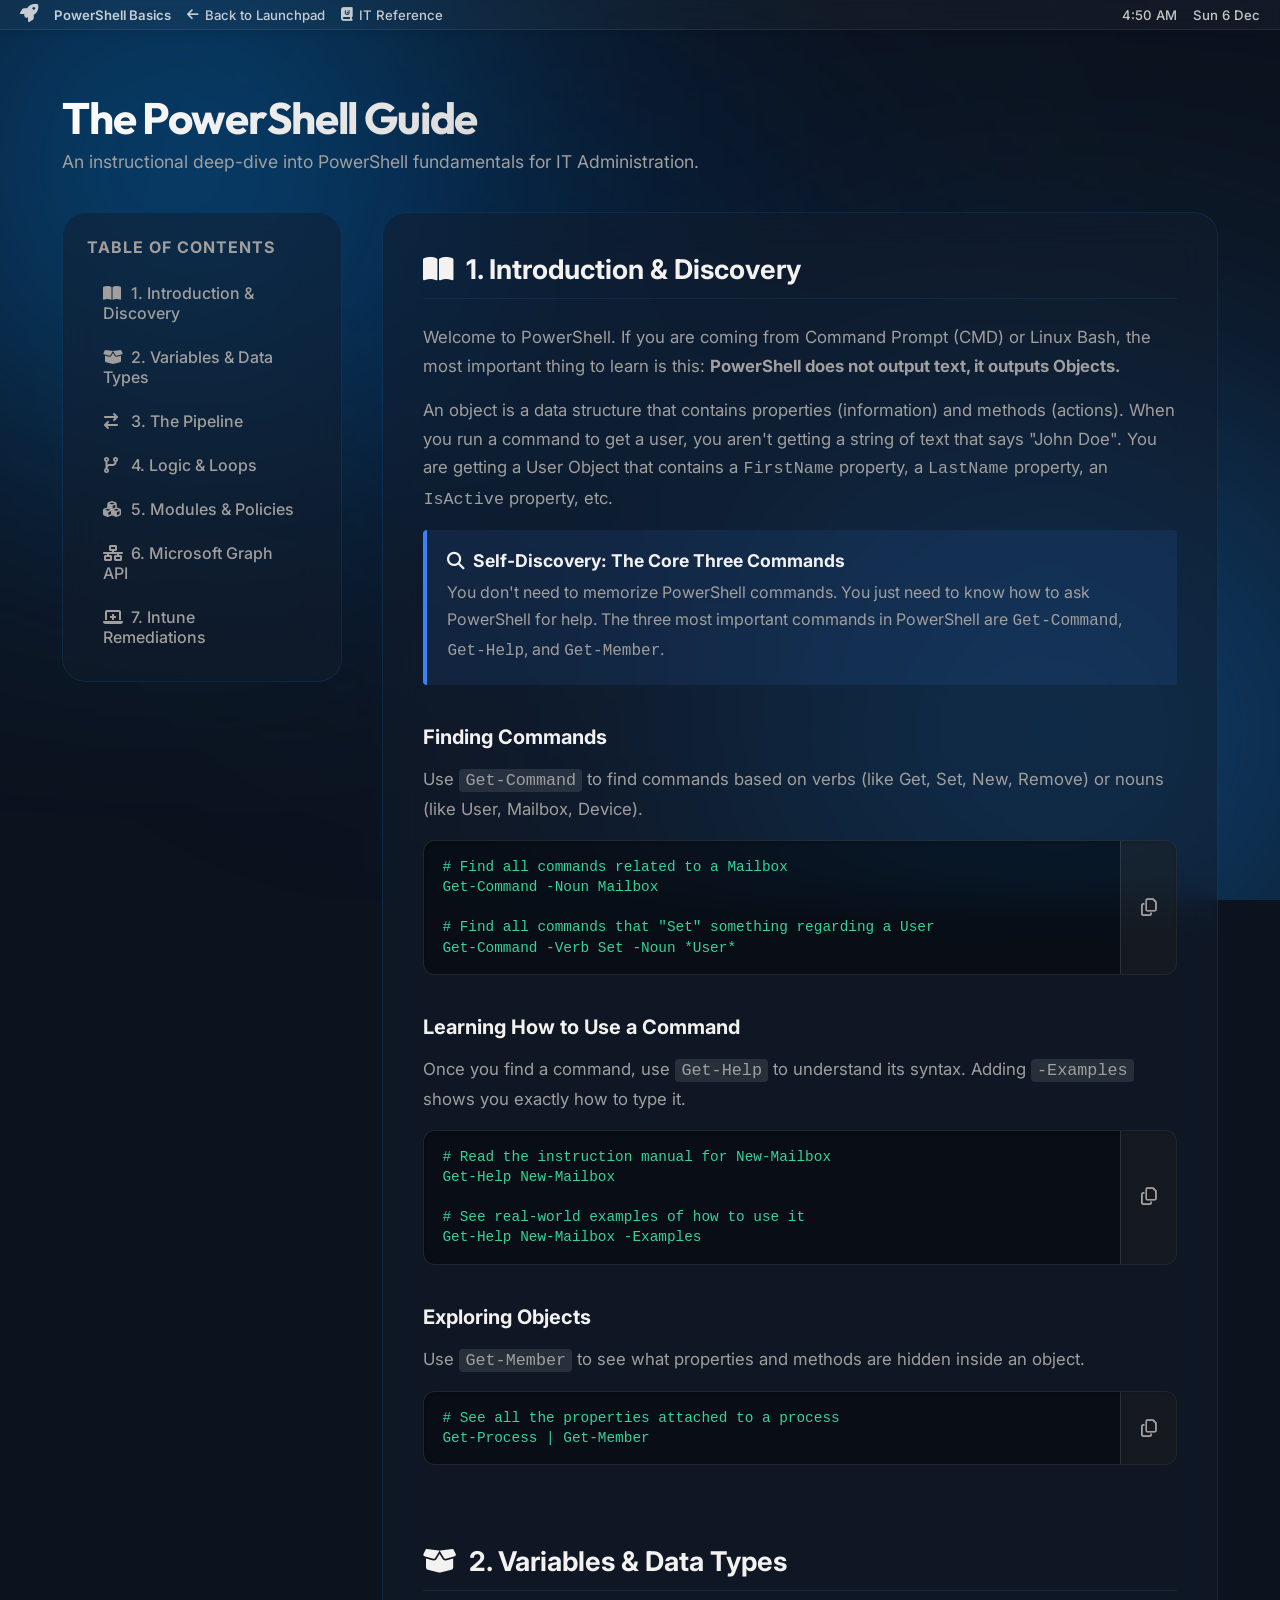
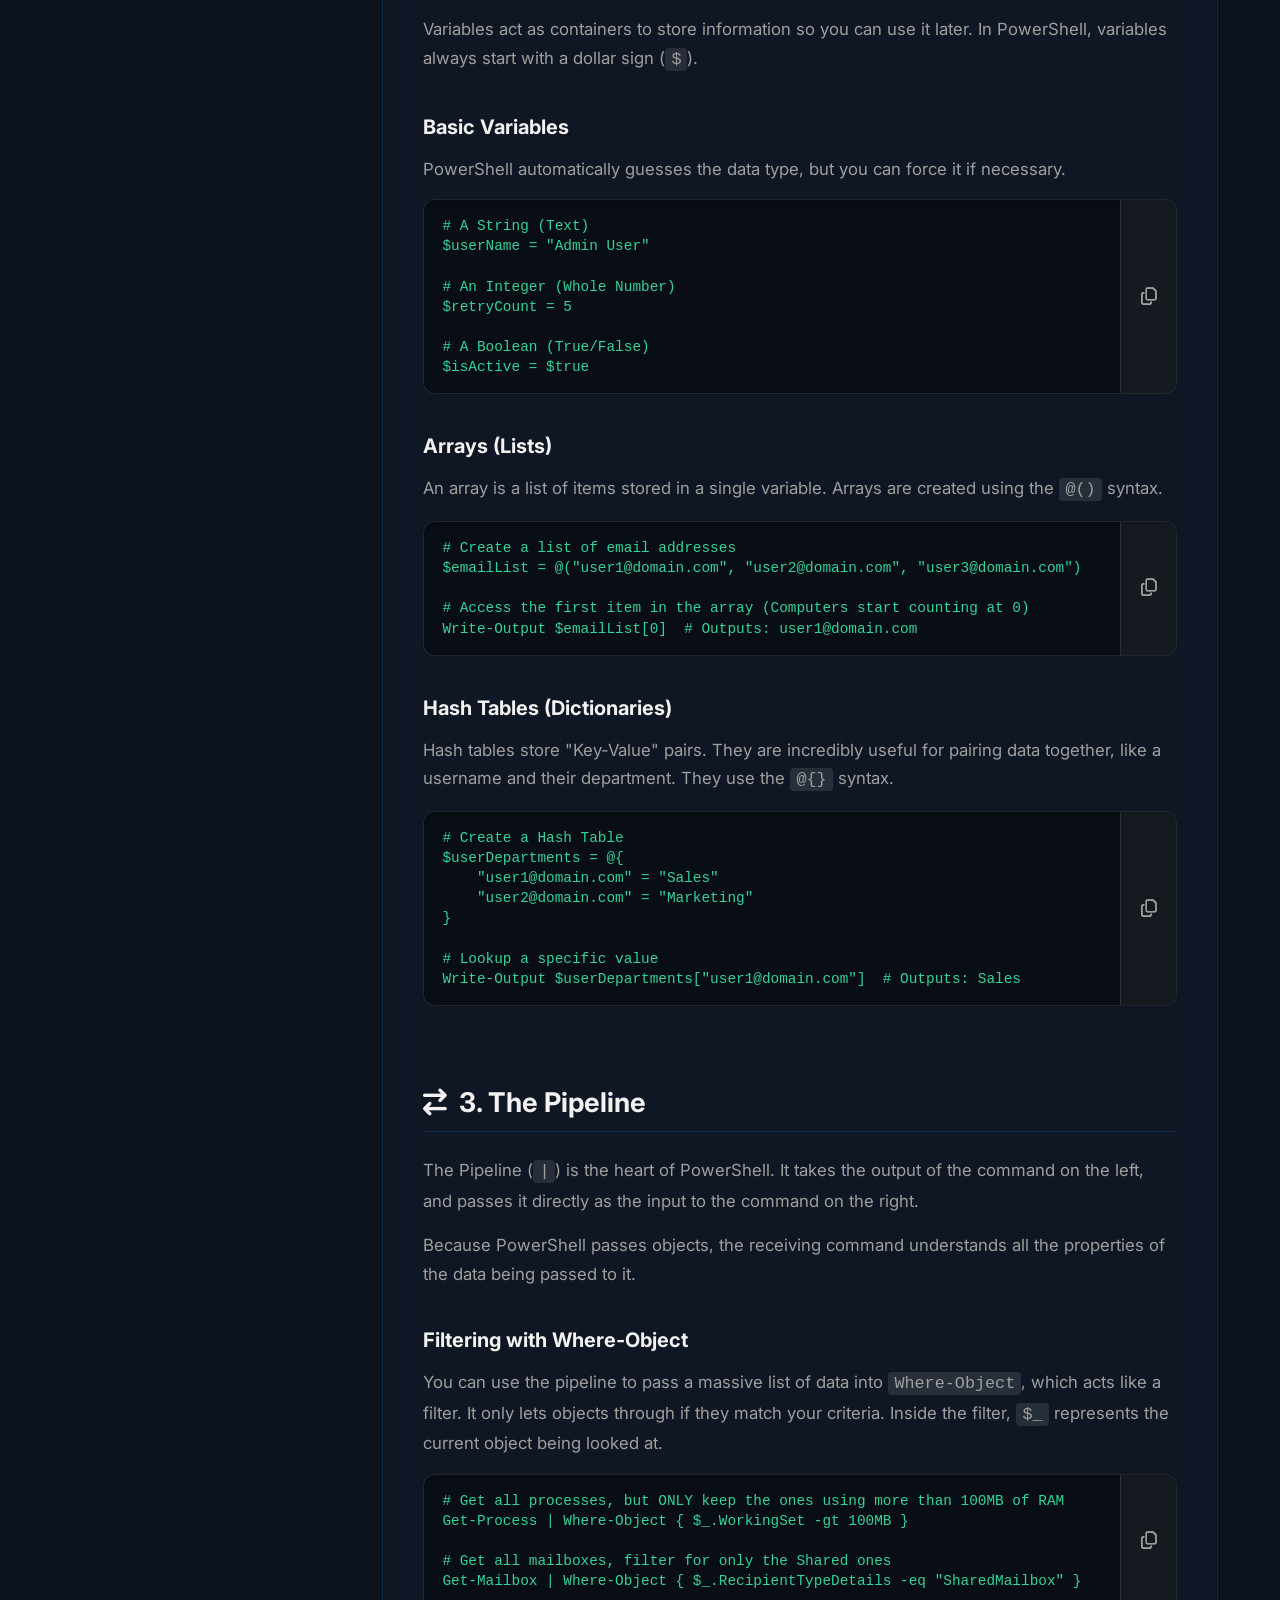
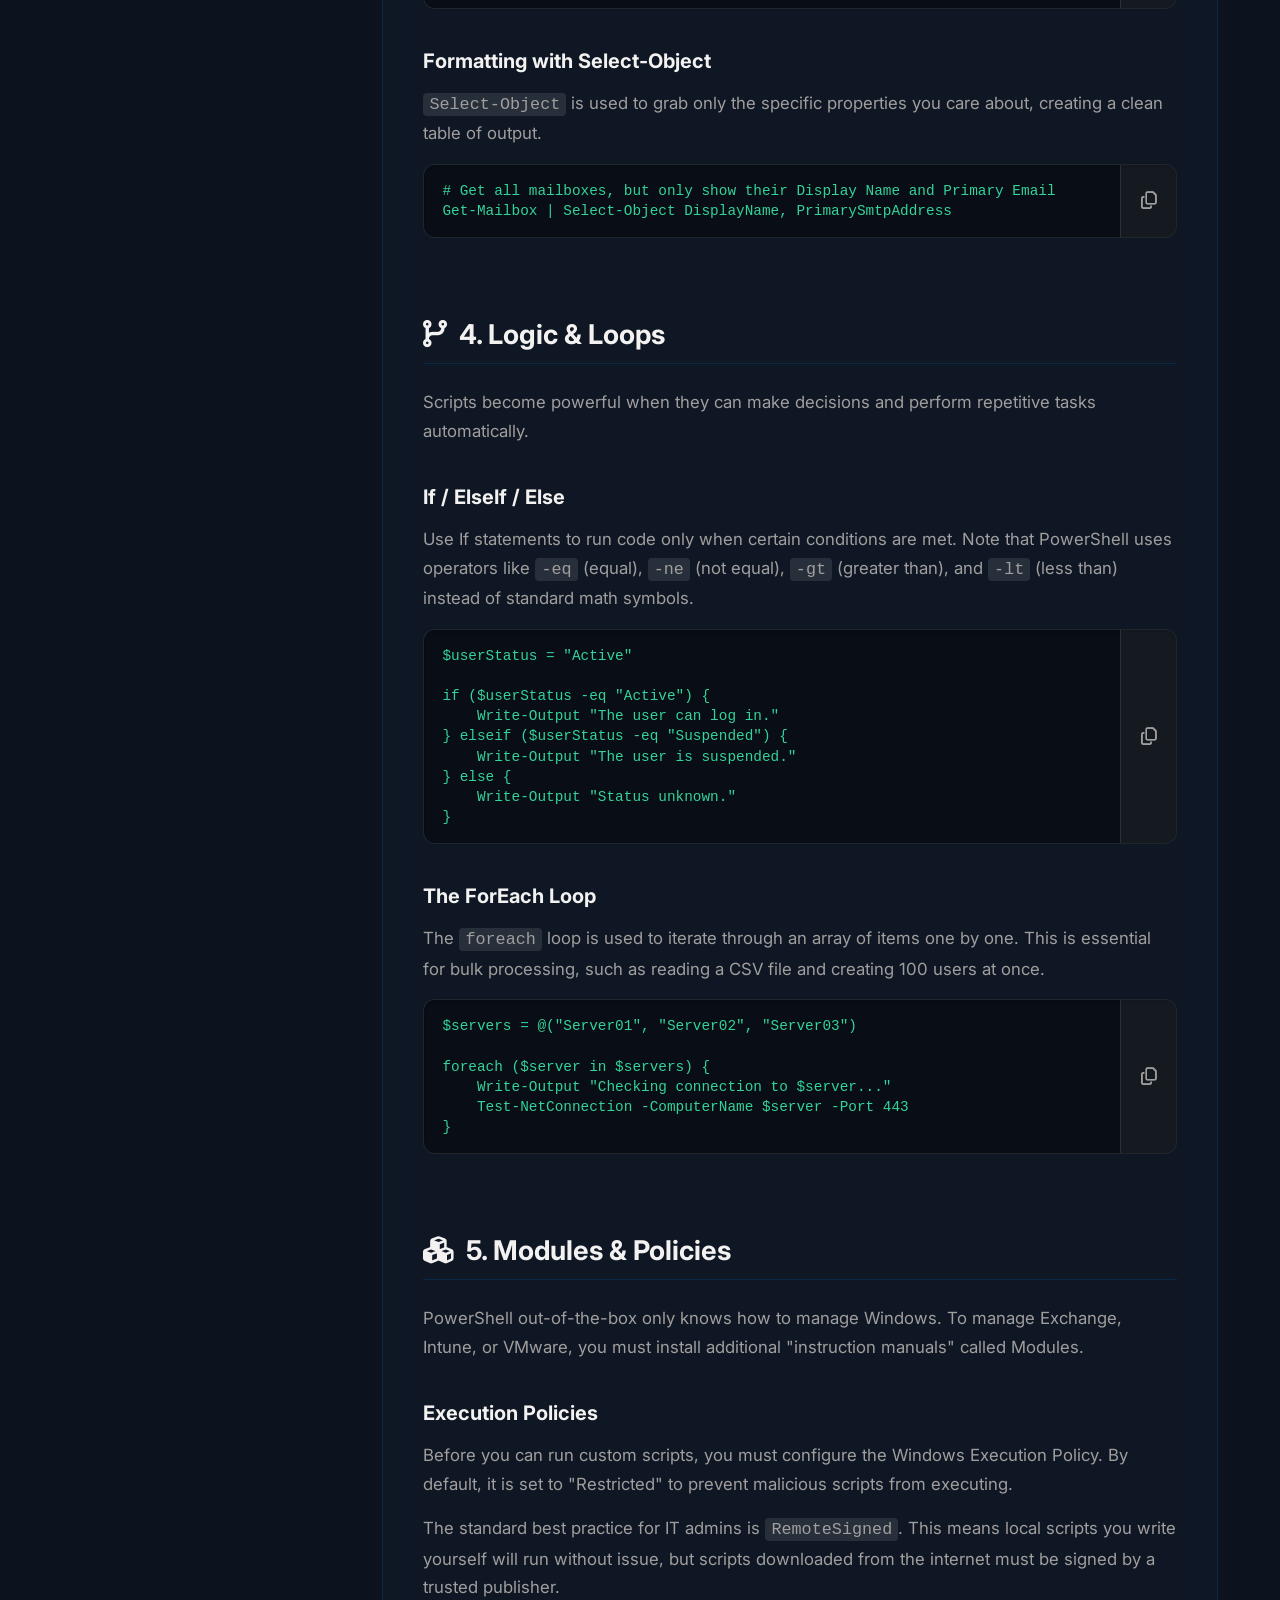
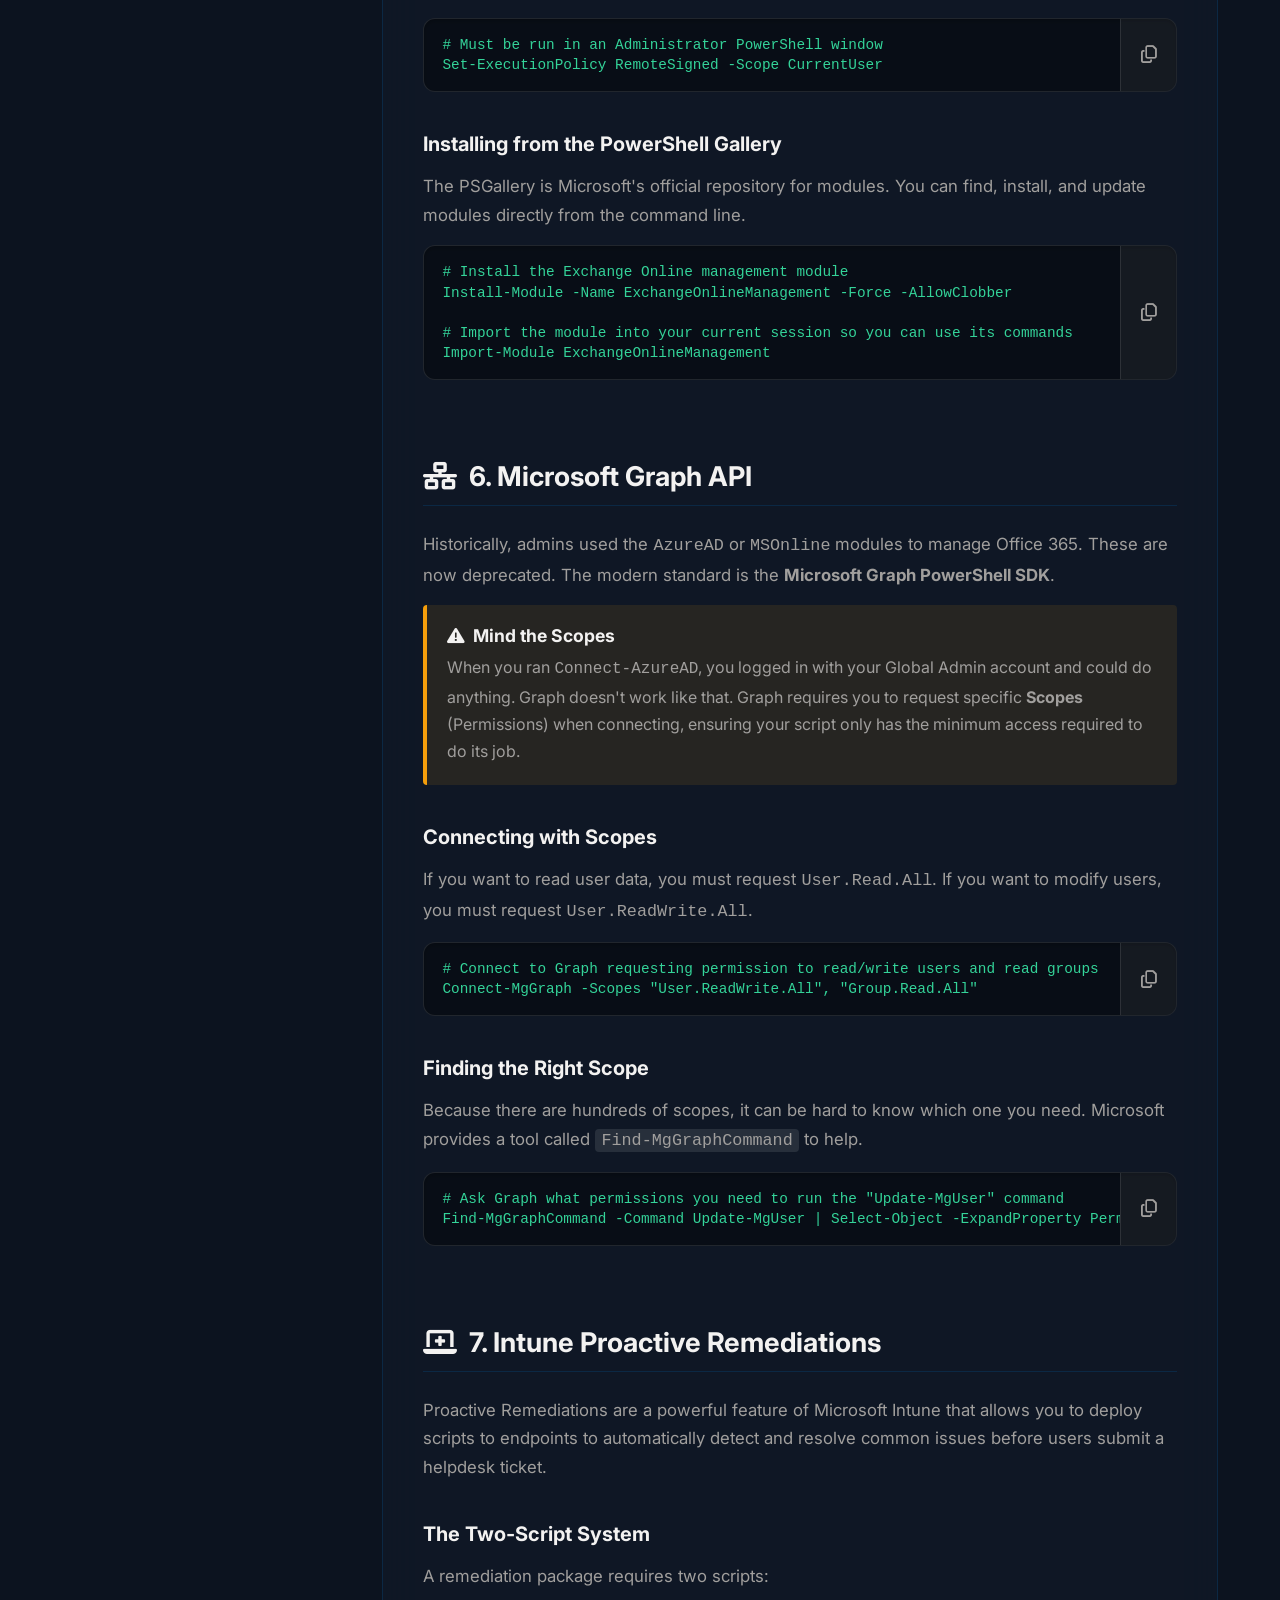
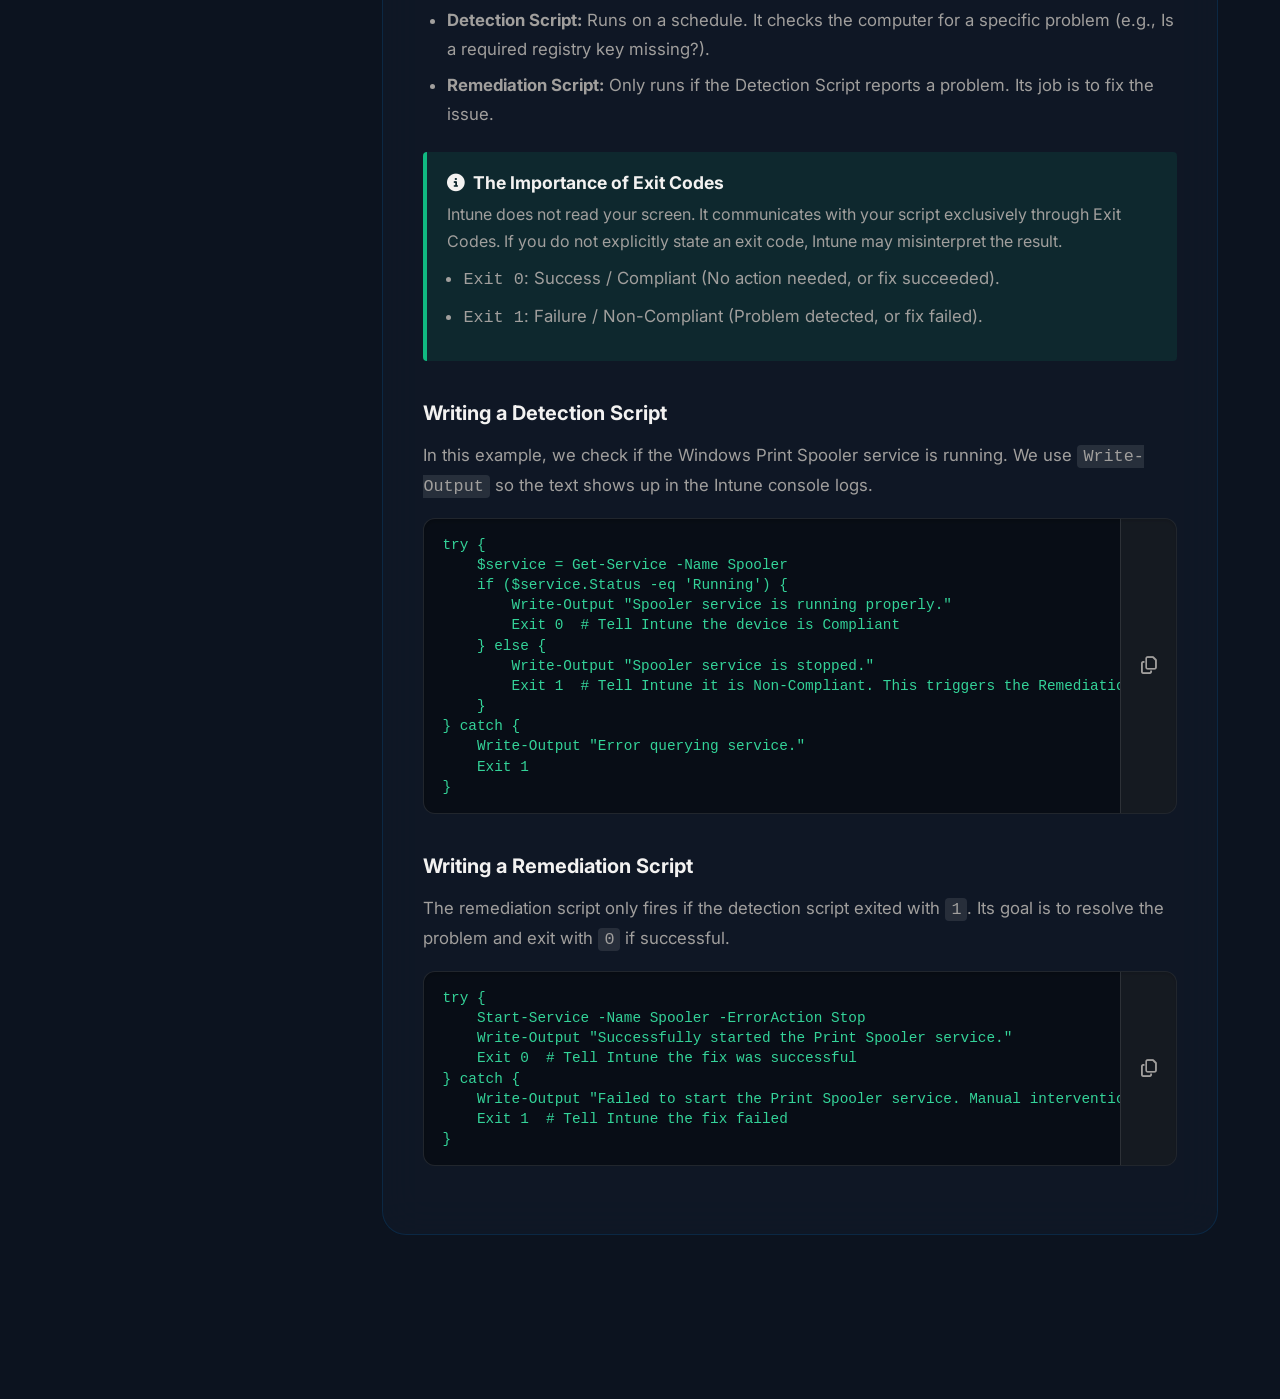
==== powershell.html @ 818dec48 "Added comprehensive PowerShell Basics guide, expanded Reference command dictionary, and added intell" ====
<!DOCTYPE html>
<html lang="en">
<head>
  <meta charset="UTF-8" />
  <meta name="viewport" content="width=device-width, initial-scale=1.0"/>
  <title>PowerShell Basics | Corporate Launchpad</title>
  <link rel="stylesheet" href="style.css" />
  <link rel="stylesheet" href="https://cdnjs.cloudflare.com/ajax/libs/font-awesome/6.4.0/css/all.min.css" />
  <link href="https://fonts.googleapis.com/css2?family=Inter:wght@400;500;600&family=Outfit:wght@500;600;700&display=swap" rel="stylesheet" />
  <style>
    html { scroll-behavior: smooth; }
    .ps-nav-link {
      display: block;
      padding: 10px 16px;
      color: var(--text-secondary);
      text-decoration: none;
      border-radius: 8px;
      transition: all 0.2s ease;
      font-weight: 500;
    }
    .ps-nav-link:hover, .ps-nav-link.active {
      background: rgba(255, 255, 255, 0.05);
      color: var(--text-primary);
    }
    .ps-nav-link i {
      margin-right: 8px;
      color: var(--accent-color);
      width: 16px;
      text-align: center;
    }
    .ps-content-section { margin-bottom: 80px; }
    .ps-content-section h2 {
      font-size: 1.7rem;
      margin-bottom: 24px;
      padding-bottom: 12px;
      border-bottom: 1px solid var(--card-border);
      color: var(--text-primary);
      display: flex;
      align-items: center;
      gap: 12px;
    }
    .ps-content-section h3 {
      font-size: 1.25rem;
      margin-top: 40px;
      margin-bottom: 16px;
      color: var(--text-primary);
    }
    .ps-content-section p {
      color: var(--text-secondary);
      line-height: 1.7;
      margin-bottom: 16px;
      font-size: 1.05rem;
    }
    .ps-content-section ul {
      color: var(--text-secondary);
      line-height: 1.7;
      margin-bottom: 24px;
      padding-left: 24px;
      font-size: 1.05rem;
    }
    .ps-content-section li { margin-bottom: 8px; }
    .ps-alert {
      background: rgba(16, 185, 129, 0.1);
      border-left: 4px solid #10b981;
      padding: 20px;
      border-radius: 4px;
      margin-bottom: 24px;
    }
    .ps-alert-info {
      background: rgba(59, 130, 246, 0.1);
      border-left: 4px solid #3b82f6;
    }
    .ps-alert-warning {
      background: rgba(245, 158, 11, 0.1);
      border-left: 4px solid #f59e0b;
    }
    .ps-alert h4 {
      color: var(--text-primary);
      margin-bottom: 8px;
      display: flex;
      align-items: center;
      gap: 8px;
      font-size: 1.1rem;
    }
    .ps-alert p { margin-bottom: 0; font-size: 1rem; }
    code.inline-code {
      background: rgba(255, 255, 255, 0.1);
      padding: 2px 6px;
      border-radius: 4px;
      font-family: monospace;
      color: var(--accent-color);
    }
  </style>
</head>
<body class="theme-corporate-azure">

  <div class="mac-menu-bar">
    <div class="mac-menu-left">
      <i class="fa-solid fa-rocket mac-menu-item launchpad-logo"></i>
      <span class="workspace-label mac-menu-item active-app">PowerShell Basics</span>
      <a href="index.html" class="mac-menu-item" style="background: none; border: none; color: inherit; font: inherit; padding: 0; cursor: pointer; display: flex; align-items: center; gap: 6px; text-decoration: none;">
        <i class="fa-solid fa-arrow-left"></i> Back to Launchpad
      </a>
      <a href="reference.html" class="mac-menu-item" style="background: none; border: none; color: inherit; font: inherit; padding: 0; cursor: pointer; display: flex; align-items: center; gap: 6px; text-decoration: none;">
        <i class="fa-solid fa-book-journal-whills"></i> IT Reference
      </a>
    </div>
    <div class="mac-menu-right">
      <span id="menu-time" class="mac-menu-item"></span>
      <span id="menu-date" class="mac-menu-item"></span>
    </div>
  </div>

  <div class="bg-blobs" id="bg-blobs">
    <div class="blob blob-1"></div>
    <div class="blob blob-2"></div>
    <div class="blob blob-3"></div>
  </div>

  <div id="bg-pattern-overlay" class="bg-pattern-overlay"></div>

  <div class="dashboard-container">
    <div class="reference-content-wrapper" style="max-width: 1400px; width: 100%; margin: 0 auto;">
      <header class="dashboard-header" style="margin-bottom: 40px;">
        <div class="greeting-container">
          <h1>The PowerShell Guide</h1>
          <p class="subtitle">An instructional deep-dive into PowerShell fundamentals for IT Administration.</p>
        </div>
      </header>

      <main class="reference-layout" style="display: grid; grid-template-columns: 280px minmax(0, 1fr); gap: 40px; padding-bottom: 60px;">
        
        <aside style="position: sticky; top: 100px; height: fit-content;">
          <section class="reference-section" style="background: var(--card-bg); border: 1px solid var(--card-border); border-radius: var(--card-radius, 24px); padding: 24px; backdrop-filter: blur(var(--glass-blur, 20px)); -webkit-backdrop-filter: blur(var(--glass-blur, 20px)); box-shadow: var(--shadow-md);">
            <h3 style="font-size: 1rem; color: var(--text-secondary); margin-bottom: 16px; text-transform: uppercase; letter-spacing: 1px;">Table of Contents</h3>
            <nav style="display: flex; flex-direction: column; gap: 4px;">
              <a href="#intro" class="ps-nav-link"><i class="fa-solid fa-book-open"></i> 1. Introduction & Discovery</a>
              <a href="#variables" class="ps-nav-link"><i class="fa-solid fa-box-open"></i> 2. Variables & Data Types</a>
              <a href="#pipeline" class="ps-nav-link"><i class="fa-solid fa-arrow-right-arrow-left"></i> 3. The Pipeline</a>
              <a href="#logic" class="ps-nav-link"><i class="fa-solid fa-code-branch"></i> 4. Logic & Loops</a>
              <a href="#modules" class="ps-nav-link"><i class="fa-solid fa-cubes"></i> 5. Modules & Policies</a>
              <a href="#graph" class="ps-nav-link"><i class="fa-solid fa-network-wired"></i> 6. Microsoft Graph API</a>
              <a href="#intune" class="ps-nav-link"><i class="fa-solid fa-laptop-medical"></i> 7. Intune Remediations</a>
            </nav>
          </section>
        </aside>

        <section class="reference-section" style="background: var(--card-bg); border: 1px solid var(--card-border); border-radius: var(--card-radius, 24px); padding: 40px; backdrop-filter: blur(var(--glass-blur, 20px)); -webkit-backdrop-filter: blur(var(--glass-blur, 20px)); box-shadow: var(--shadow-md); min-width: 0;">
          
          <!-- SECTION 1 -->
          <div id="intro" class="ps-content-section">
            <h2><i class="fa-solid fa-book-open" style="color: var(--accent-color);"></i> 1. Introduction & Discovery</h2>
            <p>Welcome to PowerShell. If you are coming from Command Prompt (CMD) or Linux Bash, the most important thing to learn is this: <strong>PowerShell does not output text, it outputs Objects.</strong></p>
            <p>An object is a data structure that contains properties (information) and methods (actions). When you run a command to get a user, you aren't getting a string of text that says "John Doe". You are getting a User Object that contains a <code>FirstName</code> property, a <code>LastName</code> property, an <code>IsActive</code> property, etc.</p>

            <div class="ps-alert ps-alert-info">
              <h4><i class="fa-solid fa-magnifying-glass"></i> Self-Discovery: The Core Three Commands</h4>
              <p>You don't need to memorize PowerShell commands. You just need to know how to ask PowerShell for help. The three most important commands in PowerShell are <code>Get-Command</code>, <code>Get-Help</code>, and <code>Get-Member</code>.</p>
            </div>

            <h3>Finding Commands</h3>
            <p>Use <code class="inline-code">Get-Command</code> to find commands based on verbs (like Get, Set, New, Remove) or nouns (like User, Mailbox, Device).</p>
            <div class="command-block">
              <div class="command-code-wrapper">
                <code class="command-code"># Find all commands related to a Mailbox
Get-Command -Noun Mailbox

# Find all commands that "Set" something regarding a User
Get-Command -Verb Set -Noun *User*</code>
                <button class="copy-cmd-btn" title="Copy to clipboard"><i class="fa-regular fa-copy"></i></button>
              </div>
            </div>

            <h3>Learning How to Use a Command</h3>
            <p>Once you find a command, use <code class="inline-code">Get-Help</code> to understand its syntax. Adding <code class="inline-code">-Examples</code> shows you exactly how to type it.</p>
            <div class="command-block">
              <div class="command-code-wrapper">
                <code class="command-code"># Read the instruction manual for New-Mailbox
Get-Help New-Mailbox

# See real-world examples of how to use it
Get-Help New-Mailbox -Examples</code>
                <button class="copy-cmd-btn" title="Copy to clipboard"><i class="fa-regular fa-copy"></i></button>
              </div>
            </div>

            <h3>Exploring Objects</h3>
            <p>Use <code class="inline-code">Get-Member</code> to see what properties and methods are hidden inside an object.</p>
            <div class="command-block">
              <div class="command-code-wrapper">
                <code class="command-code"># See all the properties attached to a process
Get-Process | Get-Member</code>
                <button class="copy-cmd-btn" title="Copy to clipboard"><i class="fa-regular fa-copy"></i></button>
              </div>
            </div>
          </div>

          <!-- SECTION 2 -->
          <div id="variables" class="ps-content-section">
            <h2><i class="fa-solid fa-box-open" style="color: var(--accent-color);"></i> 2. Variables & Data Types</h2>
            <p>Variables act as containers to store information so you can use it later. In PowerShell, variables always start with a dollar sign (<code class="inline-code">$</code>).</p>

            <h3>Basic Variables</h3>
            <p>PowerShell automatically guesses the data type, but you can force it if necessary.</p>
            <div class="command-block">
              <div class="command-code-wrapper">
                <code class="command-code"># A String (Text)
$userName = "Admin User"

# An Integer (Whole Number)
$retryCount = 5

# A Boolean (True/False)
$isActive = $true</code>
                <button class="copy-cmd-btn" title="Copy to clipboard"><i class="fa-regular fa-copy"></i></button>
              </div>
            </div>

            <h3>Arrays (Lists)</h3>
            <p>An array is a list of items stored in a single variable. Arrays are created using the <code class="inline-code">@()</code> syntax.</p>
            <div class="command-block">
              <div class="command-code-wrapper">
                <code class="command-code"># Create a list of email addresses
$emailList = @("user1@domain.com", "user2@domain.com", "user3@domain.com")

# Access the first item in the array (Computers start counting at 0)
Write-Output $emailList[0]  # Outputs: user1@domain.com</code>
                <button class="copy-cmd-btn" title="Copy to clipboard"><i class="fa-regular fa-copy"></i></button>
              </div>
            </div>

            <h3>Hash Tables (Dictionaries)</h3>
            <p>Hash tables store "Key-Value" pairs. They are incredibly useful for pairing data together, like a username and their department. They use the <code class="inline-code">@{}</code> syntax.</p>
            <div class="command-block">
              <div class="command-code-wrapper">
                <code class="command-code"># Create a Hash Table
$userDepartments = @{
    "user1@domain.com" = "Sales"
    "user2@domain.com" = "Marketing"
}

# Lookup a specific value
Write-Output $userDepartments["user1@domain.com"]  # Outputs: Sales</code>
                <button class="copy-cmd-btn" title="Copy to clipboard"><i class="fa-regular fa-copy"></i></button>
              </div>
            </div>
          </div>

          <!-- SECTION 3 -->
          <div id="pipeline" class="ps-content-section">
            <h2><i class="fa-solid fa-arrow-right-arrow-left" style="color: var(--accent-color);"></i> 3. The Pipeline</h2>
            <p>The Pipeline (<code class="inline-code">|</code>) is the heart of PowerShell. It takes the output of the command on the left, and passes it directly as the input to the command on the right.</p>
            <p>Because PowerShell passes objects, the receiving command understands all the properties of the data being passed to it.</p>

            <h3>Filtering with Where-Object</h3>
            <p>You can use the pipeline to pass a massive list of data into <code class="inline-code">Where-Object</code>, which acts like a filter. It only lets objects through if they match your criteria. Inside the filter, <code class="inline-code">$_</code> represents the current object being looked at.</p>
            <div class="command-block">
              <div class="command-code-wrapper">
                <code class="command-code"># Get all processes, but ONLY keep the ones using more than 100MB of RAM
Get-Process | Where-Object { $_.WorkingSet -gt 100MB }

# Get all mailboxes, filter for only the Shared ones
Get-Mailbox | Where-Object { $_.RecipientTypeDetails -eq "SharedMailbox" }</code>
                <button class="copy-cmd-btn" title="Copy to clipboard"><i class="fa-regular fa-copy"></i></button>
              </div>
            </div>

            <h3>Formatting with Select-Object</h3>
            <p><code class="inline-code">Select-Object</code> is used to grab only the specific properties you care about, creating a clean table of output.</p>
            <div class="command-block">
              <div class="command-code-wrapper">
                <code class="command-code"># Get all mailboxes, but only show their Display Name and Primary Email
Get-Mailbox | Select-Object DisplayName, PrimarySmtpAddress</code>
                <button class="copy-cmd-btn" title="Copy to clipboard"><i class="fa-regular fa-copy"></i></button>
              </div>
            </div>
          </div>

          <!-- SECTION 4 -->
          <div id="logic" class="ps-content-section">
            <h2><i class="fa-solid fa-code-branch" style="color: var(--accent-color);"></i> 4. Logic & Loops</h2>
            <p>Scripts become powerful when they can make decisions and perform repetitive tasks automatically.</p>

            <h3>If / ElseIf / Else</h3>
            <p>Use If statements to run code only when certain conditions are met. Note that PowerShell uses operators like <code class="inline-code">-eq</code> (equal), <code class="inline-code">-ne</code> (not equal), <code class="inline-code">-gt</code> (greater than), and <code class="inline-code">-lt</code> (less than) instead of standard math symbols.</p>
            <div class="command-block">
              <div class="command-code-wrapper">
                <code class="command-code">$userStatus = "Active"

if ($userStatus -eq "Active") {
    Write-Output "The user can log in."
} elseif ($userStatus -eq "Suspended") {
    Write-Output "The user is suspended."
} else {
    Write-Output "Status unknown."
}</code>
                <button class="copy-cmd-btn" title="Copy to clipboard"><i class="fa-regular fa-copy"></i></button>
              </div>
            </div>

            <h3>The ForEach Loop</h3>
            <p>The <code class="inline-code">foreach</code> loop is used to iterate through an array of items one by one. This is essential for bulk processing, such as reading a CSV file and creating 100 users at once.</p>
            <div class="command-block">
              <div class="command-code-wrapper">
                <code class="command-code">$servers = @("Server01", "Server02", "Server03")

foreach ($server in $servers) {
    Write-Output "Checking connection to $server..."
    Test-NetConnection -ComputerName $server -Port 443
}</code>
                <button class="copy-cmd-btn" title="Copy to clipboard"><i class="fa-regular fa-copy"></i></button>
              </div>
            </div>
          </div>

          <!-- SECTION 5 -->
          <div id="modules" class="ps-content-section">
            <h2><i class="fa-solid fa-cubes" style="color: var(--accent-color);"></i> 5. Modules & Policies</h2>
            <p>PowerShell out-of-the-box only knows how to manage Windows. To manage Exchange, Intune, or VMware, you must install additional "instruction manuals" called Modules.</p>

            <h3>Execution Policies</h3>
            <p>Before you can run custom scripts, you must configure the Windows Execution Policy. By default, it is set to "Restricted" to prevent malicious scripts from executing.</p>
            <p>The standard best practice for IT admins is <code class="inline-code">RemoteSigned</code>. This means local scripts you write yourself will run without issue, but scripts downloaded from the internet must be signed by a trusted publisher.</p>
            <div class="command-block">
              <div class="command-code-wrapper">
                <code class="command-code"># Must be run in an Administrator PowerShell window
Set-ExecutionPolicy RemoteSigned -Scope CurrentUser</code>
                <button class="copy-cmd-btn" title="Copy to clipboard"><i class="fa-regular fa-copy"></i></button>
              </div>
            </div>

            <h3>Installing from the PowerShell Gallery</h3>
            <p>The PSGallery is Microsoft's official repository for modules. You can find, install, and update modules directly from the command line.</p>
            <div class="command-block">
              <div class="command-code-wrapper">
                <code class="command-code"># Install the Exchange Online management module
Install-Module -Name ExchangeOnlineManagement -Force -AllowClobber

# Import the module into your current session so you can use its commands
Import-Module ExchangeOnlineManagement</code>
                <button class="copy-cmd-btn" title="Copy to clipboard"><i class="fa-regular fa-copy"></i></button>
              </div>
            </div>
          </div>

          <!-- SECTION 6 -->
          <div id="graph" class="ps-content-section">
            <h2><i class="fa-solid fa-network-wired" style="color: var(--accent-color);"></i> 6. Microsoft Graph API</h2>
            <p>Historically, admins used the <code>AzureAD</code> or <code>MSOnline</code> modules to manage Office 365. These are now deprecated. The modern standard is the <strong>Microsoft Graph PowerShell SDK</strong>.</p>

            <div class="ps-alert ps-alert-warning">
              <h4><i class="fa-solid fa-triangle-exclamation"></i> Mind the Scopes</h4>
              <p>When you ran <code>Connect-AzureAD</code>, you logged in with your Global Admin account and could do anything. Graph doesn't work like that. Graph requires you to request specific <strong>Scopes</strong> (Permissions) when connecting, ensuring your script only has the minimum access required to do its job.</p>
            </div>

            <h3>Connecting with Scopes</h3>
            <p>If you want to read user data, you must request <code>User.Read.All</code>. If you want to modify users, you must request <code>User.ReadWrite.All</code>.</p>
            <div class="command-block">
              <div class="command-code-wrapper">
                <code class="command-code"># Connect to Graph requesting permission to read/write users and read groups
Connect-MgGraph -Scopes "User.ReadWrite.All", "Group.Read.All"</code>
                <button class="copy-cmd-btn" title="Copy to clipboard"><i class="fa-regular fa-copy"></i></button>
              </div>
            </div>

            <h3>Finding the Right Scope</h3>
            <p>Because there are hundreds of scopes, it can be hard to know which one you need. Microsoft provides a tool called <code class="inline-code">Find-MgGraphCommand</code> to help.</p>
            <div class="command-block">
              <div class="command-code-wrapper">
                <code class="command-code"># Ask Graph what permissions you need to run the "Update-MgUser" command
Find-MgGraphCommand -Command Update-MgUser | Select-Object -ExpandProperty Permissions</code>
                <button class="copy-cmd-btn" title="Copy to clipboard"><i class="fa-regular fa-copy"></i></button>
              </div>
            </div>
          </div>

          <!-- SECTION 7 -->
          <div id="intune" class="ps-content-section" style="margin-bottom: 0;">
            <h2><i class="fa-solid fa-laptop-medical" style="color: var(--accent-color);"></i> 7. Intune Proactive Remediations</h2>
            <p>Proactive Remediations are a powerful feature of Microsoft Intune that allows you to deploy scripts to endpoints to automatically detect and resolve common issues before users submit a helpdesk ticket.</p>

            <h3>The Two-Script System</h3>
            <p>A remediation package requires two scripts:</p>
            <ul>
              <li><strong>Detection Script:</strong> Runs on a schedule. It checks the computer for a specific problem (e.g., Is a required registry key missing?).</li>
              <li><strong>Remediation Script:</strong> Only runs if the Detection Script reports a problem. Its job is to fix the issue.</li>
            </ul>

            <div class="ps-alert">
              <h4><i class="fa-solid fa-circle-info"></i> The Importance of Exit Codes</h4>
              <p>Intune does not read your screen. It communicates with your script exclusively through Exit Codes. If you do not explicitly state an exit code, Intune may misinterpret the result.</p>
              <ul style="margin-bottom: 0; padding-left: 16px; margin-top: 8px;">
                <li><code>Exit 0</code>: Success / Compliant (No action needed, or fix succeeded).</li>
                <li><code>Exit 1</code>: Failure / Non-Compliant (Problem detected, or fix failed).</li>
              </ul>
            </div>

            <h3>Writing a Detection Script</h3>
            <p>In this example, we check if the Windows Print Spooler service is running. We use <code class="inline-code">Write-Output</code> so the text shows up in the Intune console logs.</p>
            <div class="command-block">
              <div class="command-code-wrapper">
                <code class="command-code">try {
    $service = Get-Service -Name Spooler
    if ($service.Status -eq 'Running') {
        Write-Output "Spooler service is running properly."
        Exit 0  # Tell Intune the device is Compliant
    } else {
        Write-Output "Spooler service is stopped."
        Exit 1  # Tell Intune it is Non-Compliant. This triggers the Remediation script.
    }
} catch {
    Write-Output "Error querying service."
    Exit 1
}</code>
                <button class="copy-cmd-btn" title="Copy to clipboard"><i class="fa-regular fa-copy"></i></button>
              </div>
            </div>

            <h3>Writing a Remediation Script</h3>
            <p>The remediation script only fires if the detection script exited with <code class="inline-code">1</code>. Its goal is to resolve the problem and exit with <code class="inline-code">0</code> if successful.</p>
            <div class="command-block">
              <div class="command-code-wrapper">
                <code class="command-code">try {
    Start-Service -Name Spooler -ErrorAction Stop
    Write-Output "Successfully started the Print Spooler service."
    Exit 0  # Tell Intune the fix was successful
} catch {
    Write-Output "Failed to start the Print Spooler service. Manual intervention required."
    Exit 1  # Tell Intune the fix failed
}</code>
                <button class="copy-cmd-btn" title="Copy to clipboard"><i class="fa-regular fa-copy"></i></button>
              </div>
            </div>

          </div>

        </section>

      </main>
    </div>
  </div>

  <script src="reference.js"></script>
  <script>
    document.addEventListener('DOMContentLoaded', () => {
      const navLinks = document.querySelectorAll('.ps-nav-link');
      
      navLinks.forEach(link => {
        link.addEventListener('click', function(e) {
          navLinks.forEach(l => l.classList.remove('active'));
          this.classList.add('active');
        });
      });
    });
  </script>
</body>
</html>
---- style.css ----
/* ==========================================================================
   Premium Glassmorphic Dashboard Stylesheet (macOS & iOS Redesign)
   ========================================================================== */

/* Import Google Fonts */
@import url('https://fonts.googleapis.com/css2?family=Inter:wght@300;400;500;600;700&family=Outfit:wght@400;500;600;700;800&display=swap');

/* Reset and Core Styles */
*, *::before, *::after {
  box-sizing: border-box;
  margin: 0;
  padding: 0;
}

:root {
  --font-display: 'Outfit', -apple-system, BlinkMacSystemFont, "Segoe UI", Roboto, sans-serif;
  --font-body: 'Inter', -apple-system, BlinkMacSystemFont, "Segoe UI", Roboto, sans-serif;
  
  /* Ease transitions */
  --transition-smooth: all 0.4s cubic-bezier(0.16, 1, 0.3, 1);
  --transition-fast: all 0.2s ease;

  /* Customizer variables default values */
  --glass-blur: 20px;
  --blob-brightness: 0.45;
  --blob-speed: 25s;
}

/* ==========================================================================
   Theme Configurations
   ========================================================================== */

/* --- CASUAL THEMES --- */
body.theme-midnight-nebula {
  --bg-color: #080c14;
  --blob-1: #4f46e5;
  --blob-2: #c084fc;
  --blob-3: #db2777;
  --text-primary: #f8fafc;
  --text-secondary: #94a3b8;
  --card-bg: rgba(15, 23, 42, 0.4);
  --card-border: rgba(255, 255, 255, 0.06);
  --card-border-hover: rgba(168, 85, 247, 0.4);
  --widget-bg: rgba(15, 23, 42, 0.35);
  --input-bg: rgba(15, 23, 42, 0.25);
  --badge-glow: rgba(168, 85, 247, 0.15);
}

body.theme-aurora-borealis {
  --bg-color: #021712;
  --blob-1: #059669;
  --blob-2: #0891b2;
  --blob-3: #2563eb;
  --text-primary: #f0fdf4;
  --text-secondary: #94a3b8;
  --card-bg: rgba(2, 28, 22, 0.4);
  --card-border: rgba(255, 255, 255, 0.06);
  --card-border-hover: rgba(16, 185, 129, 0.4);
  --widget-bg: rgba(2, 28, 22, 0.35);
  --input-bg: rgba(2, 28, 22, 0.25);
  --badge-glow: rgba(16, 185, 129, 0.15);
}

body.theme-solar-eclipse {
  --bg-color: #140b03;
  --blob-1: #d97706;
  --blob-2: #dc2626;
  --blob-3: #7c3aed;
  --text-primary: #fffbeb;
  --text-secondary: #a1a1aa;
  --card-bg: rgba(23, 11, 3, 0.4);
  --card-border: rgba(255, 255, 255, 0.06);
  --card-border-hover: rgba(245, 158, 11, 0.4);
  --widget-bg: rgba(23, 11, 3, 0.35);
  --input-bg: rgba(23, 11, 3, 0.25);
  --badge-glow: rgba(245, 158, 11, 0.15);
}

body.theme-pastel-dream {
  --bg-color: #faf7f2;
  --blob-1: #fed7aa; /* Soft peach */
  --blob-2: #e9d5ff; /* Soft lavender */
  --blob-3: #ccfbf1; /* Soft mint */
  --text-primary: #2d3748;
  --text-secondary: #718096;
  --card-bg: rgba(255, 255, 255, 0.7);
  --card-border: rgba(0, 0, 0, 0.05);
  --card-border-hover: rgba(168, 85, 247, 0.3);
  --widget-bg: rgba(255, 255, 255, 0.6);
  --input-bg: rgba(247, 250, 252, 0.8);
  --badge-glow: rgba(168, 85, 247, 0.08);
}

body.theme-sunset-breeze {
  --bg-color: #1d0f1b;
  --blob-1: #fda4af; /* Rose gold */
  --blob-2: #fdba74; /* Peach/coral */
  --blob-3: #3b0764; /* Deep violet */
  --text-primary: #fff1f2;
  --text-secondary: #c084fc;
  --card-bg: rgba(43, 22, 39, 0.5);
  --card-border: rgba(253, 164, 175, 0.15);
  --card-border-hover: rgba(253, 186, 116, 0.6);
  --widget-bg: rgba(43, 22, 39, 0.4);
  --input-bg: rgba(43, 22, 39, 0.3);
  --badge-glow: rgba(253, 164, 175, 0.2);
}

body.theme-cozy-forest {
  --bg-color: #0f140f;
  --blob-1: #3f6212; /* Moss olive green */
  --blob-2: #854d0e; /* Ochre gold */
  --blob-3: #061e06;
  --text-primary: #f1f5f1;
  --text-secondary: #a3b899;
  --card-bg: rgba(20, 27, 20, 0.5);
  --card-border: rgba(63, 98, 18, 0.15);
  --card-border-hover: rgba(133, 77, 14, 0.6);
  --widget-bg: rgba(20, 27, 20, 0.45);
  --input-bg: rgba(20, 27, 20, 0.35);
  --badge-glow: rgba(63, 98, 18, 0.2);
}

/* --- DRAMATIC THEMES --- */
body.theme-cyberpunk {
  --bg-color: #0a0110;
  --blob-1: #ff007f;
  --blob-2: #00f0ff;
  --blob-3: #7000ff;
  --text-primary: #ffffff;
  --text-secondary: #a5b4fc;
  --card-bg: rgba(10, 1, 16, 0.4);
  --card-border: rgba(255, 255, 255, 0.06);
  --card-border-hover: rgba(255, 0, 127, 0.4);
  --widget-bg: rgba(10, 1, 16, 0.35);
  --input-bg: rgba(10, 1, 16, 0.25);
  --badge-glow: rgba(255, 0, 127, 0.15);
}

body.theme-synthwave {
  --bg-color: #100626;
  --blob-1: #ff007f;
  --blob-2: #ff7c00;
  --blob-3: #2d005f;
  --text-primary: #fdf6ff;
  --text-secondary: #a78bfa;
  --card-bg: rgba(26, 11, 56, 0.45);
  --card-border: rgba(255, 0, 127, 0.15);
  --card-border-hover: rgba(255, 124, 0, 0.6);
  --widget-bg: rgba(26, 11, 56, 0.4);
  --input-bg: rgba(26, 11, 56, 0.3);
  --badge-glow: rgba(255, 0, 127, 0.2);
}

body.theme-oled-black {
  --bg-color: #000000;
  --blob-1: #39ff14; /* Neon toxic green */
  --blob-2: #000000;
  --blob-3: #1a1a1a;
  --text-primary: #ffffff;
  --text-secondary: #888888;
  --card-bg: rgba(0, 0, 0, 0.85);
  --card-border: #333333;
  --card-border-hover: #39ff14;
  --widget-bg: rgba(0, 0, 0, 0.8);
  --input-bg: rgba(17, 17, 17, 0.9);
  --badge-glow: rgba(57, 255, 20, 0.15);
}

body.theme-volcanic {
  --bg-color: #0b0705;
  --blob-1: #ff3c00; /* Magma red */
  --blob-2: #ff9900; /* Lava orange */
  --blob-3: #140804;
  --text-primary: #fff2ee;
  --text-secondary: #b5a4a0;
  --card-bg: rgba(23, 13, 10, 0.5);
  --card-border: rgba(255, 60, 0, 0.12);
  --card-border-hover: rgba(255, 153, 0, 0.6);
  --widget-bg: rgba(23, 13, 10, 0.4);
  --input-bg: rgba(23, 13, 10, 0.3);
  --badge-glow: rgba(255, 60, 0, 0.25);
}

body.theme-ice-glacier {
  --bg-color: #040c16;
  --blob-1: #00d2ff; /* Glacial cyan */
  --blob-2: #ffffff; /* Ice white */
  --blob-3: #002244;
  --text-primary: #f0f8ff;
  --text-secondary: #9cb2c9;
  --card-bg: rgba(6, 21, 38, 0.45);
  --card-border: rgba(0, 210, 255, 0.12);
  --card-border-hover: rgba(255, 255, 255, 0.6);
  --widget-bg: rgba(6, 21, 38, 0.4);
  --input-bg: rgba(6, 21, 38, 0.3);
  --badge-glow: rgba(0, 210, 255, 0.2);
}

/* --- PROFESSIONAL THEMES --- */
body.theme-slate-glass {
  --bg-color: #0f172a;
  --blob-1: #334155;
  --blob-2: #475569;
  --blob-3: #1e293b;
  --text-primary: #f8fafc;
  --text-secondary: #94a3b8;
  --card-bg: rgba(30, 41, 59, 0.4);
  --card-border: rgba(255, 255, 255, 0.05);
  --card-border-hover: rgba(148, 163, 184, 0.3);
  --widget-bg: rgba(30, 41, 59, 0.35);
  --input-bg: rgba(30, 41, 59, 0.25);
  --badge-glow: rgba(148, 163, 184, 0.1);
}

body.theme-corporate-azure {
  --bg-color: #0c131f;
  --blob-1: #0078d4; /* Azure Blue */
  --blob-2: #106ebe;
  --blob-3: #002050;
  --text-primary: #f3f2f1;
  --text-secondary: #a19f9d;
  --card-bg: rgba(18, 28, 45, 0.5);
  --card-border: rgba(0, 120, 212, 0.18);
  --card-border-hover: rgba(0, 120, 212, 0.6);
  --widget-bg: rgba(18, 28, 45, 0.45);
  --input-bg: rgba(18, 28, 45, 0.35);
  --badge-glow: rgba(0, 120, 212, 0.25);
}

body.theme-executive-carbon {
  --bg-color: #121212;
  --blob-1: #2c2c2c;
  --blob-2: #1e1e1e;
  --blob-3: #0a0a0a;
  --text-primary: #e0e0e0;
  --text-secondary: #8a8a8a;
  --card-bg: rgba(28, 28, 28, 0.6);
  --card-border: rgba(255, 255, 255, 0.05);
  --card-border-hover: rgba(255, 255, 255, 0.25);
  --widget-bg: rgba(28, 28, 28, 0.55);
  --input-bg: rgba(28, 28, 28, 0.4);
  --badge-glow: rgba(255, 255, 255, 0.05);
}

body.theme-warm-espresso {
  --bg-color: #17110d;
  --blob-1: #8b5a2b; /* Espresso brown */
  --blob-2: #d2b48c; /* Tan/sand */
  --blob-3: #321c0f;
  --text-primary: #f5f0eb;
  --text-secondary: #c0b2a6;
  --card-bg: rgba(35, 27, 22, 0.5);
  --card-border: rgba(139, 90, 43, 0.15);
  --card-border-hover: rgba(210, 180, 140, 0.6);
  --widget-bg: rgba(35, 27, 22, 0.4);
  --input-bg: rgba(35, 27, 22, 0.3);
  --badge-glow: rgba(139, 90, 43, 0.2);
}

body.theme-minimalist-light {
  --bg-color: #f3f4f6;
  --blob-1: #bfdbfe; /* Light blue */
  --blob-2: #ddd6fe; /* Light purple */
  --blob-3: #e0f2fe;
  --text-primary: #1f2937;
  --text-secondary: #6b7280;
  --card-bg: rgba(255, 255, 255, 0.65);
  --card-border: rgba(0, 0, 0, 0.05);
  --card-border-hover: rgba(59, 130, 246, 0.4);
  --widget-bg: rgba(255, 255, 255, 0.55);
  --input-bg: rgba(243, 244, 246, 0.7);
  --badge-glow: rgba(59, 130, 246, 0.1);
}

body.theme-retro-terminal {
  --bg-color: #000c00;
  --blob-1: #003300;
  --blob-2: #002200;
  --blob-3: #000000;
  --text-primary: #39ff14; /* Phosphorus green */
  --text-secondary: #009900;
  --card-bg: rgba(0, 10, 0, 0.9);
  --card-border: #00ff00;
  --card-border-hover: #39ff14;
  --widget-bg: rgba(0, 10, 0, 0.85);
  --input-bg: rgba(0, 5, 0, 0.9);
  --badge-glow: rgba(57, 255, 20, 0.3);
  --font-display: 'Courier New', Courier, monospace !important;
  --font-body: 'Courier New', Courier, monospace !important;
}

/* Global Glassmorphic Blur Override */
.mac-menu-bar, #search-input, .app-card, .widget-card, .modal-overlay, .modal-container, .detail-container, .dock {
  backdrop-filter: blur(var(--glass-blur, 20px)) !important;
  -webkit-backdrop-filter: blur(var(--glass-blur, 20px)) !important;
}

/* Global Styles */
body {
  font-family: var(--font-body);
  background-color: var(--bg-color);
  color: var(--text-primary);
  min-height: 100vh;
  overflow-x: hidden;
  position: relative;
  transition: background-color 0.8s ease, color 0.4s ease;
  margin-top: 50px; /* Spacing to start below the fixed top menu bar */
}

a {
  text-decoration: none;
  color: inherit;
}

/* Scrollbar styling */
::-webkit-scrollbar {
  width: 8px;
}
::-webkit-scrollbar-track {
  background: var(--bg-color);
}
::-webkit-scrollbar-thumb {
  background: rgba(255, 255, 255, 0.1);
  border-radius: 8px;
}
::-webkit-scrollbar-thumb:hover {
  background: rgba(255, 255, 255, 0.2);
}

/* Interactive Background Blobs */
.bg-blobs {
  position: fixed;
  top: 0;
  left: 0;
  width: 100vw;
  height: 100vh;
  z-index: -2;
  overflow: hidden;
  pointer-events: none;
}

.blob {
  position: absolute;
  border-radius: 50%;
  filter: blur(140px);
  opacity: var(--blob-brightness, 0.45);
  mix-blend-mode: screen;
  animation: float-blob var(--blob-speed, 25s) infinite alternate ease-in-out;
  transition: background 0.8s ease;
}

.blob-1 {
  width: 600px;
  height: 600px;
  background: var(--blob-1);
  top: -15%;
  left: -10%;
  animation-duration: calc(var(--blob-speed, 25s) * 1.2);
}

.blob-2 {
  width: 700px;
  height: 700px;
  background: var(--blob-2);
  bottom: -20%;
  right: -10%;
  animation-duration: calc(var(--blob-speed, 25s) * 1.4);
  animation-delay: -7s;
}

.blob-3 {
  width: 500px;
  height: 500px;
  background: var(--blob-3);
  top: 35%;
  left: 45%;
  transform: translate(-50%, -50%);
  animation-duration: calc(var(--blob-speed, 25s) * 0.88);
  animation-delay: -12s;
}

@keyframes float-blob {
  0% {
    transform: translate(0px, 0px) scale(1);
  }
  50% {
    transform: translate(80px, -100px) scale(1.1);
  }
  100% {
    transform: translate(-60px, 60px) scale(0.9);
  }
}

/* ==========================================================================
   macOS Top Menu Bar Styling
   ========================================================================== */
.mac-menu-bar {
  position: fixed;
  top: 0;
  left: 0;
  width: 100%;
  height: 30px;
  background: rgba(255, 255, 255, 0.03);
  backdrop-filter: blur(20px);
  -webkit-backdrop-filter: blur(20px);
  border-bottom: 1px solid rgba(255, 255, 255, 0.08);
  z-index: 9999;
  display: flex;
  justify-content: space-between;
  align-items: center;
  padding: 0 20px;
  font-family: var(--font-body);
  font-size: 0.825rem;
  font-weight: 500;
  color: var(--text-primary);
  user-select: none;
  box-shadow: 0 1px 8px rgba(0, 0, 0, 0.1);
}

.mac-menu-left,
.mac-menu-right {
  display: flex;
  align-items: center;
  gap: 16px;
}

.mac-menu-item {
  cursor: pointer;
  opacity: 0.8;
  transition: opacity 0.2s ease;
}

.mac-menu-item:hover {
  opacity: 1;
}

/* Centralized Slider Container */
.mac-menu-center {
  position: absolute;
  left: 50%;
  transform: translateX(-50%);
  display: flex;
  align-items: center;
}

/* Mode Slider Styling */
.mode-slider-container {
  display: flex;
  align-items: center;
}

.mode-slider-checkbox {
  display: none;
}

.mode-slider-label {
  position: relative;
  display: flex;
  align-items: center;
  justify-content: space-between;
  width: 160px;
  height: 24px;
  background: rgba(0, 0, 0, 0.2);
  border-radius: 12px;
  cursor: pointer;
  padding: 2px;
  box-shadow: inset 0 1px 3px rgba(0, 0, 0, 0.3);
  border: 1px solid rgba(255, 255, 255, 0.08);
}

.mode-slider-text {
  flex: 1;
  text-align: center;
  font-size: 0.72rem;
  font-weight: 600;
  z-index: 2;
  transition: color 0.3s ease, opacity 0.3s ease;
  display: flex;
  align-items: center;
  justify-content: center;
  gap: 5px;
}

.personal-text {
  color: var(--text-primary);
}

.work-text {
  color: var(--text-secondary);
  opacity: 0.7;
}

.mode-slider-pill {
  position: absolute;
  top: 2px;
  left: 2px;
  width: calc(50% - 2px);
  height: calc(100% - 4px);
  background: rgba(255, 255, 255, 0.15);
  border-radius: 10px;
  box-shadow: 0 1px 4px rgba(0, 0, 0, 0.2);
  transition: transform 0.3s cubic-bezier(0.25, 0.8, 0.25, 1);
  z-index: 1;
}

/* When checked (Work Mode) */
.mode-slider-checkbox:checked + .mode-slider-label .mode-slider-pill {
  transform: translateX(100%);
  background: rgba(16, 124, 65, 0.4);
}

.mode-slider-checkbox:checked + .mode-slider-label .personal-text {
  color: var(--text-secondary);
  opacity: 0.7;
}

.mode-slider-checkbox:checked + .mode-slider-label .work-text {
  color: var(--text-primary);
  opacity: 1;
}

.mac-menu-item.launchpad-logo {
  font-size: 1.15rem;
}

.mac-menu-item.active-app {
  font-weight: 600;
}

/* Dashboard Container */
.dashboard-container {
  max-width: 2400px;
  width: 94%;
  margin: 0 auto;
  padding: 40px 24px 160px 24px; /* Adjusted padding since body has margin-top: 50px */
}

/* Header Welcome */
.dashboard-header {
  margin-bottom: 40px;
  animation: fadeInDown 0.8s cubic-bezier(0.16, 1, 0.3, 1);
}

.greeting-container h1 {
  font-family: var(--font-display);
  font-size: 2.75rem;
  font-weight: 700;
  letter-spacing: -0.03em;
  margin-bottom: 6px;
  background: linear-gradient(135deg, #ffffff 0%, var(--text-secondary) 100%);
  -webkit-background-clip: text;
  -webkit-text-fill-color: transparent;
}

.greeting-container .subtitle {
  font-size: 1.1rem;
  color: var(--text-secondary);
  font-weight: 400;
}

/* Layout Grid structure */
.dashboard-layout {
  display: grid;
  grid-template-columns: 1fr;
  gap: 32px;
  align-items: start;
}

@media (min-width: 1024px) {
  .dashboard-layout {
    grid-template-columns: 2.3fr 1fr;
  }
}

/* Search bar styling */
.search-container {
  position: relative;
  margin-bottom: 28px;
  animation: fadeInUp 0.8s cubic-bezier(0.16, 1, 0.3, 1) 0.1s both;
}

.search-icon {
  position: absolute;
  left: 22px;
  top: 50%;
  transform: translateY(-50%);
  color: var(--text-secondary);
  font-size: 1.1rem;
  pointer-events: none;
  transition: var(--transition-fast);
}

#search-input {
  width: 100%;
  padding: 18px 24px 18px 58px;
  background: var(--input-bg);
  border: 1px solid var(--card-border);
  border-radius: 20px;
  color: var(--text-primary);
  font-size: 1.05rem;
  font-family: var(--font-body);
  backdrop-filter: blur(20px);
  -webkit-backdrop-filter: blur(20px);
  transition: var(--transition-smooth);
  box-shadow: 0 4px 30px rgba(0, 0, 0, 0.1);
}

#search-input::placeholder {
  color: var(--text-secondary);
  opacity: 0.6;
}

#search-input:focus {
  outline: none;
  border-color: rgba(255, 255, 255, 0.2);
  background: rgba(255, 255, 255, 0.05);
  box-shadow: 0 0 0 4px rgba(255, 255, 255, 0.03), 0 10px 30px rgba(0, 0, 0, 0.2);
}

#search-input:focus + .search-icon {
  color: var(--text-primary);
  transform: translateY(-50%) scale(1.05);
}

/* Application Cards Grid */
.app-grid {
  display: grid;
  grid-template-columns: repeat(auto-fill, minmax(220px, 1fr));
  gap: 24px;
  animation: fadeInUp 0.8s cubic-bezier(0.16, 1, 0.3, 1) 0.2s both;
}

/* Grid Column Overrides */
.grid-cols-2 { grid-template-columns: repeat(2, 1fr) !important; }
.grid-cols-3 { grid-template-columns: repeat(3, 1fr) !important; }
.grid-cols-4 { grid-template-columns: repeat(4, 1fr) !important; }

/* Grid Spacing (Gap) Overrides */
.gap-tight { gap: 14px !important; }
.gap-comfortable { gap: 24px !important; }
.gap-spacious { gap: 36px !important; }

/* Individual App Card */
.app-card {
  position: relative;
  background: var(--card-bg);
  border: 1px solid var(--card-border);
  border-radius: 24px;
  padding: 28px;
  display: flex;
  flex-direction: column;
  justify-content: space-between;
  min-height: 250px;
  backdrop-filter: blur(20px);
  -webkit-backdrop-filter: blur(20px);
  transition: var(--transition-smooth);
  overflow: visible; /* Changed to visible to let edit/delete badges sit on border bounds */
  box-shadow: 0 8px 32px 0 rgba(0, 0, 0, 0.15);
  cursor: pointer;
}

.app-card::before {
  content: '';
  position: absolute;
  top: 0; left: 0; right: 0; bottom: 0;
  border-radius: inherit;
  background: radial-gradient(800px circle at var(--mouse-x, 0) var(--mouse-y, 0), rgba(255, 255, 255, 0.06), transparent 40%);
  z-index: 1;
  pointer-events: none;
  opacity: 0;
  transition: opacity 0.5s ease;
}

.app-card:hover::before {
  opacity: 1;
}

.app-card:hover, .app-card.keyboard-active {
  transform: translateY(-6px);
  border-color: rgba(var(--accent-color-rgb), 0.4);
  background: rgba(255, 255, 255, 0.05);
  box-shadow: 0 16px 40px -10px rgba(0, 0, 0, 0.3),
              0 0 25px 0 rgba(var(--accent-color-rgb), 0.2);
}

/* Card Glow Effect Behind Content */
.card-glow {
  position: absolute;
  top: 50%;
  left: 50%;
  width: 140px;
  height: 140px;
  background: radial-gradient(circle, rgba(var(--accent-color-rgb), 0.2) 0%, transparent 70%);
  transform: translate(-50%, -50%);
  z-index: 0;
  pointer-events: none;
  transition: var(--transition-smooth);
  opacity: 0.5;
}

.app-card:hover .card-glow, .app-card.keyboard-active .card-glow {
  opacity: 0.9;
  transform: translate(-50%, -50%) scale(1.3);
}

/* Card Header elements */
.card-header {
  display: flex;
  justify-content: space-between;
  align-items: center;
  z-index: 2;
  position: relative;
}

/* Squircle Generic Icons & Logo Containers */
.app-logo-container,
.app-icon-squircle {
  width: 52px;
  height: 52px;
  border-radius: 22%; /* 22% Apple iOS shape */
  overflow: hidden;
  display: flex;
  align-items: center;
  justify-content: center;
  position: relative;
  background: linear-gradient(135deg, rgba(var(--accent-color-rgb), 0.3), rgba(var(--accent-color-rgb), 0.15));
  border: 1px solid rgba(255, 255, 255, 0.08);
  box-shadow: 0 4px 12px rgba(0, 0, 0, 0.15), inset 0 1px 0 rgba(255, 255, 255, 0.1);
  color: rgb(var(--accent-color-rgb));
  transition: var(--transition-smooth);
}

.app-logo {
  width: 100%;
  height: 100%;
  object-fit: cover;
  border-radius: inherit;
}

.app-fallback-logo {
  position: absolute;
  top: 0; left: 0; width: 100%; height: 100%;
  display: none;
  align-items: center;
  justify-content: center;
  font-size: 1.4rem;
  border-radius: inherit;
  font-weight: 700;
}

.app-logo-container i,
.app-logo-container svg,
.app-icon-squircle i,
.app-icon-squircle svg {
  font-size: 1.45rem;
  color: rgb(var(--accent-color-rgb));
  transition: var(--transition-smooth);
}

/* White glyph styling on hover/active states */
.app-card:hover .app-logo-container,
.app-card.keyboard-active .app-logo-container,
.app-card:hover .app-icon-squircle,
.app-card.keyboard-active .app-icon-squircle {
  border-color: rgba(255, 255, 255, 0.2);
  box-shadow: 0 8px 20px rgba(var(--accent-color-rgb), 0.25), inset 0 1px 0 rgba(255, 255, 255, 0.2);
}

.app-card:hover .app-logo-container i,
.app-card.keyboard-active .app-logo-container i,
.app-card:hover .app-logo-container svg,
.app-card.keyboard-active .app-logo-container svg,
.app-card:hover .app-icon-squircle i,
.app-card.keyboard-active .app-icon-squircle i,
.app-card:hover .app-icon-squircle svg,
.app-card.keyboard-active .app-icon-squircle svg {
  color: #ffffff;
  transform: scale(1.05);
}

/* Orbit Inline SVG specific container */
.app-logo-svg-wrapper {
  width: 100%;
  height: 100%;
  display: flex;
  align-items: center;
  justify-content: center;
  background: linear-gradient(135deg, rgba(6, 182, 212, 0.3), rgba(6, 182, 212, 0.15));
  color: #22d3ee;
  padding: 8px;
}

.app-icon-svg {
  width: 100%;
  height: 100%;
}

.card-action-icon {
  color: var(--text-secondary);
  font-size: 0.95rem;
  opacity: 0.5;
  transition: var(--transition-smooth);
}

.app-card:hover .card-action-icon, .app-card.keyboard-active .card-action-icon {
  opacity: 1;
  color: rgb(var(--accent-color-rgb));
  transform: translate(3px, -3px) scale(1.05);
}

/* Card Body Content */
.card-content {
  margin-top: 24px;
  margin-bottom: 24px;
  z-index: 2;
  position: relative;
}

.app-title {
  font-family: var(--font-display);
  font-size: 1.3rem;
  font-weight: 600;
  margin-bottom: 8px;
  color: var(--text-primary);
  letter-spacing: -0.01em;
}

.app-description {
  font-size: 0.925rem;
  color: var(--text-secondary);
  line-height: 1.55;
  font-weight: 400;
}

/* Card Footer elements */
.card-footer {
  z-index: 2;
  position: relative;
  display: flex;
}

.app-accent-badge {
  display: inline-flex;
  align-items: center;
  gap: 8px;
  padding: 6px 14px;
  border-radius: 30px;
  font-size: 0.775rem;
  font-weight: 500;
  letter-spacing: 0.02em;
  backdrop-filter: blur(10px);
  -webkit-backdrop-filter: blur(10px);
  transition: var(--transition-smooth);
  max-width: 100%;
  box-sizing: border-box;
  overflow: hidden;
}

.badge-dot {
  width: 6px;
  height: 6px;
  border-radius: 50%;
  flex-shrink: 0;
}

.badge-text {
  overflow: hidden;
  text-overflow: ellipsis;
  white-space: nowrap;
}

.app-card:hover .app-accent-badge, .app-card.keyboard-active .app-accent-badge {
  box-shadow: 0 4px 12px var(--badge-glow);
}

/* Card Scale/Sizing Overrides */
.card-compact {
  min-height: 190px !important;
  padding: 18px !important;
}
.card-compact .card-content {
  margin-top: 14px !important;
  margin-bottom: 14px !important;
}
.card-compact .app-title {
  font-size: 1.15rem !important;
}
.card-compact .app-description {
  font-size: 0.85rem !important;
  line-height: 1.4 !important;
}

.card-expanded {
  min-height: 290px !important;
  padding: 34px !important;
}
.card-expanded .app-title {
  font-size: 1.45rem !important;
}
.card-expanded .app-description {
  font-size: 1.0rem !important;
}

/* Search empty state styles */
.no-results-card {
  display: none;
  grid-column: 1 / -1;
  flex-direction: column;
  align-items: center;
  justify-content: center;
  padding: 60px 40px;
  background: var(--card-bg);
  border: 1px solid var(--card-border);
  border-radius: 24px;
  backdrop-filter: blur(20px);
  -webkit-backdrop-filter: blur(20px);
  color: var(--text-secondary);
  text-align: center;
  box-shadow: 0 8px 32px 0 rgba(0, 0, 0, 0.1);
  animation: fadeIn 0.4s ease;
}

.no-results-card i {
  font-size: 3rem;
  margin-bottom: 18px;
  color: var(--text-secondary);
  opacity: 0.4;
}

.no-results-card h4 {
  font-family: var(--font-display);
  font-size: 1.25rem;
  color: var(--text-primary);
  margin-bottom: 8px;
}

.no-results-card p {
  font-size: 0.95rem;
  max-width: 400px;
  line-height: 1.5;
}

/* ==========================================================================
   Wiggle Edit State & Badges
   ========================================================================== */
@keyframes wiggle {
  0% {
    transform: rotate(-0.5deg) translate(-0.5px, 0.5px);
  }
  100% {
    transform: rotate(0.5deg) translate(0.5px, -0.5px);
  }
}

.edit-active .app-card:not(.add-card) {
  animation: wiggle 0.3s ease-in-out infinite alternate;
  cursor: default;
}

/* Disable hover offset in edit mode */
.edit-active .app-card:not(.add-card):hover {
  transform: none;
  box-shadow: 0 8px 32px 0 rgba(0, 0, 0, 0.15);
}

.delete-badge,
.edit-badge {
  position: absolute;
  top: -8px;
  width: 26px;
  height: 26px;
  border-radius: 50%;
  display: flex;
  align-items: center;
  justify-content: center;
  font-size: 0.75rem;
  color: #ffffff;
  border: 1.5px solid rgba(255, 255, 255, 0.2);
  z-index: 10;
  cursor: pointer;
  box-shadow: 0 4px 10px rgba(0, 0, 0, 0.3);
  pointer-events: auto;
  opacity: 0;
  transform: scale(0);
  transition: transform 0.2s cubic-bezier(0.16, 1, 0.3, 1), opacity 0.2s ease, background-color 0.2s ease;
}

.delete-badge {
  left: -8px;
  background-color: #ff3b30; /* Apple/iOS Red */
}

.delete-badge:hover {
  background-color: #ff453a;
  transform: scale(1.15);
}

.edit-badge {
  right: -8px;
  background-color: #007aff; /* Apple/iOS Blue */
}

.edit-badge:hover {
  background-color: #0a84ff;
  transform: scale(1.15);
}

/* Display edit and delete badges in edit mode */
.edit-active .app-card:not(.add-card) .delete-badge,
.edit-active .app-card:not(.add-card) .edit-badge {
  opacity: 1;
  transform: scale(1);
}

/* Add App Card styling */
.app-card.add-card {
  border: 2px dashed rgba(255, 255, 255, 0.15);
  background: rgba(255, 255, 255, 0.02);
  display: flex;
  flex-direction: column;
  align-items: center;
  justify-content: center;
  min-height: 250px;
  cursor: pointer;
  box-shadow: none;
  transition: var(--transition-smooth);
}

.app-card.add-card:hover {
  border-color: rgba(255, 255, 255, 0.35);
  background: rgba(255, 255, 255, 0.05);
  transform: translateY(-4px);
  box-shadow: 0 12px 30px rgba(0, 0, 0, 0.2);
}

.add-card-content {
  display: flex;
  flex-direction: column;
  align-items: center;
  gap: 12px;
  color: var(--text-secondary);
  text-align: center;
}

.add-card-icon {
  font-size: 1.75rem;
  width: 52px;
  height: 52px;
  border-radius: 22%;
  border: 2px dashed rgba(255, 255, 255, 0.2);
  display: flex;
  align-items: center;
  justify-content: center;
  transition: var(--transition-smooth);
  color: var(--text-secondary);
}

.app-card.add-card:hover .add-card-icon {
  border-color: var(--text-primary);
  color: var(--text-primary);
  transform: scale(1.05);
}

.app-card.add-card:hover .add-card-title {
  color: var(--text-primary);
}

.add-card-title {
  font-family: var(--font-display);
  font-size: 1.1rem;
  font-weight: 600;
  transition: var(--transition-smooth);
}

/* ==========================================================================
   Glassmorphic Editor Modal Styling
   ========================================================================== */
.modal-overlay {
  position: fixed;
  top: 0;
  left: 0;
  width: 100%;
  height: 100%;
  z-index: 99999; /* Higher than menu bar & dock */
  display: none; /* Flex when open */
  align-items: center;
  justify-content: center;
  background: rgba(0, 0, 0, 0.4);
  backdrop-filter: blur(20px);
  -webkit-backdrop-filter: blur(20px);
  animation: fadeIn 0.25s ease-out;
}

.modal-container {
  background: rgba(25, 25, 35, 0.55);
  border: 1px solid rgba(255, 255, 255, 0.08);
  border-radius: 24px;
  width: 90%;
  max-width: 480px;
  padding: 30px;
  box-shadow: 0 30px 70px rgba(0, 0, 0, 0.5), inset 0 1px 0 rgba(255, 255, 255, 0.05);
  backdrop-filter: blur(40px);
  -webkit-backdrop-filter: blur(40px);
  color: var(--text-primary);
  transform-origin: center;
  animation: scaleIn 0.3s cubic-bezier(0.16, 1, 0.3, 1);
}

.modal-header {
  display: flex;
  justify-content: space-between;
  align-items: center;
  margin-bottom: 24px;
  border-bottom: 1px solid rgba(255, 255, 255, 0.06);
  padding-bottom: 14px;
}

.modal-header h3 {
  font-family: var(--font-display);
  font-size: 1.4rem;
  font-weight: 700;
  letter-spacing: -0.02em;
}

.modal-close-btn {
  background: none;
  border: none;
  color: var(--text-secondary);
  font-size: 1.15rem;
  cursor: pointer;
  opacity: 0.6;
  transition: var(--transition-fast);
}

.modal-close-btn:hover {
  opacity: 1;
  color: var(--text-primary);
}

.modal-form {
  display: flex;
  flex-direction: column;
  gap: 18px;
}

.form-group {
  display: flex;
  flex-direction: column;
  gap: 6px;
}

.form-group label {
  font-size: 0.8rem;
  font-weight: 600;
  color: var(--text-secondary);
  text-transform: uppercase;
  letter-spacing: 0.04em;
}

/* Translucent macOS inputs */
.form-group input[type="text"],
.form-group input[type="url"],
.form-group select,
.form-group textarea {
  width: 100%;
  padding: 12px 14px;
  background: rgba(255, 255, 255, 0.04);
  border: 1px solid rgba(255, 255, 255, 0.08);
  border-radius: 12px;
  color: var(--text-primary);
  font-family: var(--font-body);
  font-size: 0.95rem;
  backdrop-filter: blur(10px);
  -webkit-backdrop-filter: blur(10px);
  transition: border-color 0.2s ease, background-color 0.2s ease, box-shadow 0.2s ease;
}

.form-group select option {
  background-color: #1b1b26;
  color: #ffffff;
}

.form-group input[type="text"]:focus,
.form-group input[type="url"]:focus,
.form-group select:focus,
.form-group textarea:focus {
  outline: none;
  background: rgba(255, 255, 255, 0.08);
  border-color: rgba(255, 255, 255, 0.2);
  box-shadow: 0 0 0 3px rgba(255, 255, 255, 0.03);
}

/* Translucent Color Selector */
.color-selector-wrapper {
  display: flex;
  flex-direction: row;
  align-items: center;
  gap: 12px;
  background: rgba(255, 255, 255, 0.03);
  border: 1px solid rgba(255, 255, 255, 0.06);
  border-radius: 12px;
  padding: 8px 14px;
}

.color-selector-wrapper label {
  margin: 0;
}

.color-dot-input {
  -webkit-appearance: none;
  -moz-appearance: none;
  appearance: none;
  width: 32px;
  height: 32px;
  border: none;
  border-radius: 50%;
  cursor: pointer;
  background: none;
  outline: none;
  transition: transform 0.2s cubic-bezier(0.175, 0.885, 0.32, 1.275);
}

.color-dot-input::-webkit-color-swatch-wrapper {
  padding: 0;
}

.color-dot-input::-webkit-color-swatch {
  border: 2px solid rgba(255, 255, 255, 0.15);
  border-radius: 50%;
  box-shadow: 0 4px 8px rgba(0, 0, 0, 0.2);
}

.color-dot-input:hover {
  transform: scale(1.1);
}

/* Actions with scale hover transitions */
.modal-actions {
  display: flex;
  justify-content: flex-end;
  gap: 12px;
  margin-top: 24px;
}

.btn-macos {
  padding: 10px 20px;
  border-radius: 10px;
  font-size: 0.9rem;
  font-weight: 500;
  cursor: pointer;
  transition: transform 0.2s cubic-bezier(0.16, 1, 0.3, 1), background-color 0.2s ease;
}

.btn-macos:hover {
  transform: scale(1.03);
}

.btn-macos:active {
  transform: scale(0.97);
}

.btn-macos-secondary {
  background: rgba(255, 255, 255, 0.05);
  border: 1px solid rgba(255, 255, 255, 0.08);
  color: var(--text-primary);
}

.btn-macos-secondary:hover {
  background: rgba(255, 255, 255, 0.08);
  border-color: rgba(255, 255, 255, 0.12);
}

.btn-macos-primary {
  background: #007aff; /* macOS Blue */
  border: none;
  color: #ffffff;
  box-shadow: 0 4px 12px rgba(0, 122, 255, 0.3);
}

.btn-macos-primary:hover {
  background: #0a84ff;
  box-shadow: 0 6px 16px rgba(0, 122, 255, 0.4);
}

@keyframes scaleIn {
  from {
    transform: scale(0.95);
    opacity: 0;
  }
  to {
    transform: scale(1);
    opacity: 1;
  }
}

/* ==========================================================================
   Sidebar and Widget styling (iOS Desktop Redesign)
   ========================================================================== */
.sidebar {
  display: flex;
  flex-direction: column;
  gap: 24px;
  animation: fadeInUp 0.8s cubic-bezier(0.16, 1, 0.3, 1) 0.3s forwards;
  position: relative;
  z-index: 1;
  pointer-events: auto;
}

.widget-card {
  position: relative;
  background: rgba(255, 255, 255, 0.02);
  border: 1px solid rgba(255, 255, 255, 0.08);
  border-radius: 24px;
  padding: 24px;
  backdrop-filter: blur(30px);
  -webkit-backdrop-filter: blur(30px);
  box-shadow: 0 8px 32px 0 rgba(0, 0, 0, 0.2), 
              inset 0 1px 0 rgba(255, 255, 255, 0.05);
  transition: transform 0.3s cubic-bezier(0.16, 1, 0.3, 1), border-color 0.3s ease, box-shadow 0.3s ease;
  overflow: visible;
  pointer-events: auto;
}

.widget-card:hover {
  border-color: rgba(255, 255, 255, 0.15);
  box-shadow: 0 12px 40px 0 rgba(0, 0, 0, 0.25), 
              inset 0 1px 0 rgba(255, 255, 255, 0.08);
  transform: translateY(-2px);
}

.widget-header {
  display: flex;
  justify-content: space-between;
  align-items: center;
  border-bottom: none; /* Zero-divider for iOS desktop module style */
  padding-bottom: 0;
  margin-bottom: 20px;
}

.widget-title {
  font-family: var(--font-display);
  font-size: 1.15rem;
  font-weight: 700;
  color: var(--text-primary);
  letter-spacing: -0.01em;
  display: flex;
  align-items: center;
  gap: 8px;
}

.widget-title i {
  color: var(--text-secondary);
  font-size: 1rem;
  opacity: 0.8;
}

.widget-status {
  font-size: 0.75rem;
  color: var(--text-secondary);
  opacity: 0.7;
  display: flex;
  align-items: center;
  gap: 6px;
  transition: opacity 0.3s ease;
}

.widget-status i {
  color: #10b981;
}

/* Clock Widget iOS Overhaul */
.clock-card {
  display: flex;
  flex-direction: column;
  align-items: center;
  justify-content: center;
  text-align: center;
  background: linear-gradient(135deg, rgba(255, 255, 255, 0.03) 0%, rgba(255, 255, 255, 0.01) 100%);
  padding: 28px 24px;
  position: relative;
  overflow: hidden;
}

.clock-card::after {
  content: '';
  position: absolute;
  top: -50%; left: -50%; width: 200%; height: 200%;
  background: radial-gradient(circle, rgba(255, 255, 255, 0.03) 0%, transparent 70%);
  pointer-events: none;
}

.clock-time {
  font-family: var(--font-display);
  font-size: 3.5rem;
  font-weight: 800;
  letter-spacing: -0.04em;
  background: linear-gradient(180deg, #ffffff 0%, #e2e8f0 100%);
  -webkit-background-clip: text;
  -webkit-text-fill-color: transparent;
  display: flex;
  align-items: baseline;
  line-height: 1;
  text-shadow: 0 4px 20px rgba(0, 0, 0, 0.15);
}

.clock-seconds {
  font-size: 1.6rem;
  font-weight: 300;
  margin-left: 2px;
  opacity: 0.7;
  background: none;
  -webkit-text-fill-color: var(--text-secondary);
}

.clock-date {
  font-size: 0.85rem;
  color: var(--text-secondary);
  font-weight: 600;
  text-transform: uppercase;
  letter-spacing: 0.08em;
  margin-top: 14px;
}

/* Notepad Widget iOS Overhaul */
.notepad-card textarea {
  width: 100%;
  height: 150px;
  background: rgba(0, 0, 0, 0.15);
  border: 1px solid rgba(255, 255, 255, 0.04);
  border-radius: 16px;
  padding: 16px;
  color: var(--text-primary);
  font-family: var(--font-body);
  font-size: 0.925rem;
  line-height: 1.6;
  resize: none;
  outline: none;
  transition: var(--transition-fast);
}

.notepad-card textarea::placeholder {
  color: var(--text-secondary);
  opacity: 0.5;
}

.notepad-card textarea:focus {
  background: rgba(0, 0, 0, 0.25);
  border-color: rgba(255, 255, 255, 0.1);
  box-shadow: inset 0 1px 4px rgba(0,0,0,0.2);
}

/* Theme Picker Widget iOS Overhaul */
.theme-card {
  padding: 24px;
}

.theme-options {
  display: grid;
  grid-template-columns: repeat(4, 1fr);
  gap: 12px;
  margin-top: 8px;
}

.theme-btn {
  height: 42px;
  border-radius: 14px; /* Shape matching squircle icons */
  border: 2px solid transparent;
  cursor: pointer;
  position: relative;
  transition: transform 0.25s cubic-bezier(0.175, 0.885, 0.32, 1.275), border-color 0.2s ease, box-shadow 0.2s ease;
  box-shadow: 0 4px 12px rgba(0, 0, 0, 0.3), inset 0 1px 0 rgba(255, 255, 255, 0.1);
}

.theme-btn:hover {
  transform: translateY(-4px) scale(1.08);
  box-shadow: 0 8px 16px rgba(0, 0, 0, 0.4);
}

.theme-btn.active {
  border-color: #ffffff;
  transform: scale(1.05);
  box-shadow: 0 0 0 2px rgba(255, 255, 255, 0.2), 0 8px 20px rgba(0, 0, 0, 0.4);
}

/* Weather Widget Overhaul */
.weather-card {
  display: flex;
  flex-direction: column;
  gap: 16px;
  position: relative;
  overflow: hidden;
  transition: var(--transition-smooth);
}

.weather-sunny {
  background: linear-gradient(135deg, rgba(251, 191, 36, 0.2) 0%, rgba(59, 130, 246, 0.1) 100%) !important;
  border-color: rgba(251, 191, 36, 0.25) !important;
}

.weather-cloudy {
  background: linear-gradient(135deg, rgba(148, 163, 184, 0.2) 0%, rgba(71, 85, 105, 0.1) 100%) !important;
  border-color: rgba(148, 163, 184, 0.2) !important;
}

.weather-rainy {
  background: linear-gradient(135deg, rgba(59, 130, 246, 0.2) 0%, rgba(30, 41, 59, 0.15) 100%) !important;
  border-color: rgba(59, 130, 246, 0.2) !important;
}

.weather-stormy {
  background: linear-gradient(135deg, rgba(168, 85, 247, 0.25) 0%, rgba(15, 23, 42, 0.3) 100%) !important;
  border-color: rgba(168, 85, 247, 0.25) !important;
}

.weather-header-info {
  display: flex;
  justify-content: space-between;
  align-items: center;
}

.weather-location {
  font-family: var(--font-display);
  font-size: 1.1rem;
  font-weight: 600;
}

.weather-condition {
  font-size: 0.85rem;
  color: var(--text-secondary);
}

.weather-body {
  display: flex;
  align-items: center;
  justify-content: space-between;
  gap: 20px;
}

.weather-temp-container {
  display: flex;
  align-items: baseline;
}

.weather-temp {
  font-family: var(--font-display);
  font-size: 2.5rem;
  font-weight: 700;
  line-height: 1;
}

.weather-unit {
  font-size: 1.25rem;
  font-weight: 500;
  color: var(--text-secondary);
}

.weather-icon-large {
  font-size: 2.75rem;
  animation: float-icon 3s infinite ease-in-out;
}

.weather-details-grid {
  display: grid;
  grid-template-columns: repeat(2, 1fr);
  gap: 10px;
  font-size: 0.8rem;
  color: var(--text-secondary);
}

.weather-detail-item {
  display: flex;
  align-items: center;
  gap: 6px;
}

.weather-detail-item i {
  font-size: 0.9rem;
  color: var(--text-primary);
  opacity: 0.7;
}

/* Animations */
@keyframes float-icon {
  0%, 100% { transform: translateY(0); }
  50% { transform: translateY(-6px); }
}

.weather-wind-icon {
  display: inline-block;
  animation: sway 2s infinite ease-in-out alternate;
}

@keyframes sway {
  0% { transform: rotate(-8deg); }
  100% { transform: rotate(8deg); }
}

.weather-rain-drops {
  display: flex;
  gap: 4px;
  justify-content: center;
  margin-top: 4px;
}

.weather-drop {
  width: 2px;
  height: 6px;
  background: currentColor;
  border-radius: 1px;
  animation: rain-fall 1s infinite linear;
}

.weather-drop:nth-child(2) { animation-delay: 0.2s; }
.weather-drop:nth-child(3) { animation-delay: 0.4s; }

@keyframes rain-fall {
  0% { transform: translateY(-5px); opacity: 0; }
  50% { opacity: 1; }
  100% { transform: translateY(5px); opacity: 0; }
}

@media (max-width: 340px) {
  .weather-body {
    flex-direction: column;
    align-items: flex-start;
    gap: 12px;
  }
}

/* System Resource Widget Overhaul */
.resource-card {
  display: flex;
  flex-direction: column;
  gap: 16px;
}

.resource-gauges-container {
  display: flex;
  justify-content: space-around;
  align-items: center;
  gap: 12px;
  flex-wrap: wrap;
}

.resource-gauge-wrapper {
  display: flex;
  flex-direction: column;
  align-items: center;
  gap: 8px;
  position: relative;
}

.resource-svg-container {
  position: relative;
  width: 70px;
  height: 70px;
}

.resource-svg-container svg {
  transform: rotate(-90deg);
  width: 100%;
  height: 100%;
}

.resource-circle-bg {
  fill: none;
  stroke: rgba(255, 255, 255, 0.06);
  stroke-width: 6;
}

.resource-circle-val {
  fill: none;
  stroke: rgb(var(--accent-color-rgb));
  stroke-width: 6;
  stroke-linecap: round;
  transition: stroke-dashoffset 0.6s cubic-bezier(0.4, 0, 0.2, 1);
  stroke-dasharray: 100;
  stroke-dashoffset: 100;
}

.resource-text {
  position: absolute;
  top: 50%;
  left: 50%;
  transform: translate(-50%, -50%);
  font-family: var(--font-display);
  font-size: 0.85rem;
  font-weight: 700;
  color: var(--text-primary);
}

.resource-label {
  font-size: 0.75rem;
  font-weight: 600;
  text-transform: uppercase;
  letter-spacing: 0.06em;
  color: var(--text-secondary);
}

.resource-cpu .resource-circle-val {
  stroke: #a855f7;
}

.resource-mem .resource-circle-val {
  stroke: #10b981;
}

.resource-net .resource-circle-val {
  stroke: #06b6d4;
}

/* Bookmarks Widget Overhaul */
.bookmark-card {
  display: flex;
  flex-direction: column;
  gap: 16px;
}

.bookmark-list {
  display: flex;
  flex-direction: column;
  gap: 8px;
  max-height: 180px;
  overflow-y: auto;
  padding-right: 4px;
}

.bookmark-item {
  display: flex;
  justify-content: space-between;
  align-items: center;
  background: rgba(255, 255, 255, 0.01);
  border: 1px solid rgba(255, 255, 255, 0.05);
  border-radius: 10px;
  padding: 8px 12px;
  transition: var(--transition-fast);
}

.bookmark-item:hover {
  background: rgba(255, 255, 255, 0.04);
  border-color: rgba(var(--accent-color-rgb), 0.2);
  box-shadow: 0 0 12px rgba(var(--accent-color-rgb), 0.05);
}

.bookmark-link {
  display: flex;
  align-items: center;
  gap: 10px;
  color: var(--text-primary);
  font-size: 0.875rem;
  font-weight: 500;
  text-overflow: ellipsis;
  overflow: hidden;
  white-space: nowrap;
  flex: 1;
}

.bookmark-link i {
  color: rgba(var(--accent-color-rgb), 0.7);
  font-size: 0.9rem;
  transition: var(--transition-fast);
}

.bookmark-item:hover .bookmark-link i {
  color: rgb(var(--accent-color-rgb));
  transform: scale(1.1);
}

.bookmark-delete-btn {
  background: none;
  border: none;
  color: var(--text-secondary);
  opacity: 0.4;
  cursor: pointer;
  padding: 4px;
  display: flex;
  align-items: center;
  justify-content: center;
  font-size: 0.8rem;
  border-radius: 4px;
  transition: var(--transition-fast);
}

.bookmark-delete-btn:hover {
  opacity: 1;
  color: #ff3b30;
  background: rgba(255, 59, 48, 0.15);
}

.bookmark-input-group {
  display: flex;
  gap: 8px;
  margin-top: 4px;
}

.bookmark-input-group input {
  flex: 1;
  padding: 8px 12px;
  background: rgba(255, 255, 255, 0.04);
  border: 1px solid rgba(255, 255, 255, 0.08);
  border-radius: 10px;
  color: var(--text-primary);
  font-family: var(--font-body);
  font-size: 0.85rem;
  backdrop-filter: blur(10px);
  -webkit-backdrop-filter: blur(10px);
  transition: var(--transition-fast);
}

.bookmark-input-group input::placeholder {
  color: var(--text-secondary);
  opacity: 0.5;
}

.bookmark-input-group input:focus {
  outline: none;
  background: rgba(255, 255, 255, 0.08);
  border-color: rgba(255, 255, 255, 0.2);
  box-shadow: 0 0 0 3px rgba(255, 255, 255, 0.03);
}

.bookmark-add-btn {
  background: rgba(255, 255, 255, 0.05);
  border: 1px solid rgba(255, 255, 255, 0.08);
  color: var(--text-primary);
  padding: 8px 12px;
  border-radius: 10px;
  font-size: 0.85rem;
  font-weight: 500;
  cursor: pointer;
  transition: var(--transition-fast);
}

.bookmark-add-btn:hover {
  background: rgba(255, 255, 255, 0.1);
  border-color: rgba(255, 255, 255, 0.15);
  transform: translateY(-1px);
}

.bookmark-add-btn:active {
  transform: translateY(0);
}

/* ==========================================================================
   macOS Bottom Dock styling
   ========================================================================== */
.dock-container {
  position: fixed;
  bottom: 24px;
  left: 50%;
  transform: translateX(-50%);
  z-index: 100;
  display: flex;
  justify-content: center;
  width: auto;
  max-width: 90vw;
}

.dock {
  display: flex;
  align-items: flex-end;
  gap: 14px;
  padding: 12px 20px;
  background: rgba(255, 255, 255, 0.04);
  border: 1px solid rgba(255, 255, 255, 0.08);
  border-radius: 28px;
  backdrop-filter: blur(24px);
  -webkit-backdrop-filter: blur(24px);
  box-shadow: 0 24px 60px rgba(0, 0, 0, 0.5),
              0 0 40px rgba(255, 255, 255, 0.01) inset;
  transition: padding 0.3s ease;
}

/* Dock Shelf Line Behind Dock */
.dock::before {
  content: '';
  position: absolute;
  left: 5%;
  right: 5%;
  bottom: 0px;
  height: 1px;
  background: linear-gradient(90deg, transparent, rgba(255, 255, 255, 0.15), transparent);
  pointer-events: none;
}

.dock-item {
  position: relative;
  width: 50px;
  height: 50px;
  border-radius: 14px;
  cursor: pointer;
  transform-origin: bottom center;
  transition: transform 0.25s cubic-bezier(0.16, 1, 0.3, 1),
              margin 0.25s cubic-bezier(0.16, 1, 0.3, 1);
  display: flex;
  align-items: center;
  justify-content: center;
}

.dock-item a {
  width: 100%;
  height: 100%;
  display: flex;
  align-items: center;
  justify-content: center;
  border-radius: inherit;
  overflow: hidden;
  background: rgba(255, 255, 255, 0.03);
  border: 1px solid rgba(255, 255, 255, 0.05);
  box-shadow: 0 4px 10px rgba(0, 0, 0, 0.15);
}

.dock-item img {
  width: 100%;
  height: 100%;
  object-fit: cover;
  border-radius: inherit;
}

.dock-fallback-icon {
  position: absolute;
  top: 0; left: 0; width: 100%; height: 100%;
  display: none;
  align-items: center;
  justify-content: center;
  font-size: 1.3rem;
  border-radius: inherit;
  box-shadow: inset 0 2px 4px rgba(255,255,255,0.1);
}

/* Dock tooltips */
.dock-tooltip {
  position: absolute;
  top: -48px;
  left: 50%;
  transform: translateX(-50%) translateY(8px);
  background: rgba(0, 0, 0, 0.8);
  border: 1px solid rgba(255, 255, 255, 0.08);
  color: #ffffff;
  padding: 6px 14px;
  border-radius: 10px;
  font-size: 0.75rem;
  font-weight: 500;
  white-space: nowrap;
  opacity: 0;
  pointer-events: none;
  box-shadow: 0 8px 24px rgba(0, 0, 0, 0.3);
  backdrop-filter: blur(8px);
  -webkit-backdrop-filter: blur(8px);
  transition: opacity 0.2s ease, transform 0.2s cubic-bezier(0.16, 1, 0.3, 1);
  z-index: 1000;
}

.dock-item:hover .dock-tooltip {
  opacity: 1;
  transform: translateX(-50%) translateY(0);
}

/* Subtle Active Indicator Dot below Dock Items */
.dock-item::after {
  content: '';
  position: absolute;
  bottom: -6px;
  left: 50%;
  transform: translateX(-50%);
  width: 4px;
  height: 4px;
  border-radius: 50%;
  background: rgba(255, 255, 255, 0.4);
  opacity: 0;
  transition: var(--transition-smooth);
}

.dock-item:hover::after {
  opacity: 1;
  background: rgb(var(--accent-color-rgb));
  box-shadow: 0 0 8px rgb(var(--accent-color-rgb));
}

/* ==========================================================================
   Responsive Media Queries & Mobile Optimizations
   ========================================================================== */
@media (max-width: 768px) {
  .mac-menu-bar {
    padding: 0 12px;
  }
  .mac-menu-left .mac-menu-item:not(.launchpad-logo):not(.active-app) {
    display: none; /* Hide less important menu items on small screens */
  }

  .dashboard-container {
    padding: 30px 16px 120px 16px;
  }
  
  .greeting-container h1 {
    font-size: 2.2rem;
  }
  
  .greeting-container .subtitle {
    font-size: 0.95rem;
  }
  
  .app-card {
    padding: 24px;
    min-height: 220px;
  }
}

@media (max-width: 480px) {
  .dock-container {
    bottom: 12px;
    width: 95%;
  }

  .dock {
    gap: 8px;
    padding: 8px 12px;
    border-radius: 20px;
    overflow-x: auto;
    width: 100%;
    scrollbar-width: none; /* Hide standard Firefox scrollbar */
    -ms-overflow-style: none; /* IE/Edge */
    justify-content: flex-start;
  }

  .dock::-webkit-scrollbar {
    display: none; /* Hide Chrome/Safari scrollbar */
  }

  .dock-item {
    width: 42px;
    height: 42px;
    flex-shrink: 0;
  }
  
  .dock-tooltip {
    display: none; /* Hide tooltips on phone since hover isn't applicable */
  }
}

/* Animations */
@keyframes fadeIn {
  from { opacity: 0; }
  to { opacity: 1; }
}

@keyframes fadeInUp {
  from {
    opacity: 0;
    transform: translateY(20px);
  }
  to {
    opacity: 1;
    transform: translateY(0);
  }
}

@keyframes fadeInDown {
  from {
    opacity: 0;
    transform: translateY(-20px);
  }
  to {
    opacity: 1;
    transform: translateY(0);
  }
}

/* ==========================================================================
   Advanced Customization Layouts & Dynamic Grid Overrides
   ========================================================================== */

/* App Card Layout Overrides */
.colspan-1 { grid-column: span 1; }
.colspan-2 { grid-column: span 2 !important; }
.colspan-3 { grid-column: span 3 !important; }
.colspan-4 { grid-column: span 4 !important; }

.rowspan-1 { grid-row: span 1; }
.rowspan-2 { grid-row: span 2 !important; }

/* Sidebar Layout Positions */
@media (min-width: 1024px) {
  .dashboard-layout.sidebar-left {
    grid-template-columns: 1fr 2.3fr !important;
  }
  .dashboard-layout.sidebar-left .sidebar {
    grid-column: 1;
  }
  .dashboard-layout.sidebar-left .main-content {
    grid-column: 2;
  }

  .dashboard-layout.sidebar-top {
    grid-template-columns: 1fr !important;
  }
  .dashboard-layout.sidebar-top .sidebar {
    grid-row: 1;
    margin-bottom: 20px;
  }
  .dashboard-layout.sidebar-top .main-content {
    grid-row: 2;
  }

  .dashboard-layout.sidebar-hidden {
    grid-template-columns: 1fr !important;
  }
  .dashboard-layout.sidebar-hidden .sidebar {
    display: none !important;
  }
}

/* Sidebar Grid Layouts */
.sidebar-widgets-grid {
  display: grid;
  grid-template-columns: repeat(var(--sidebar-cols, 1), 1fr);
  gap: 24px;
  width: 100%;
  overflow: visible;
  pointer-events: auto;
}

.widget-colspan-1 { grid-column: span 1; }
.widget-colspan-2 { grid-column: span 2 !important; }

/* Drag and Drop Visual Feedback */
.app-card.dragging,
.widget-card.dragging {
  opacity: 0.4 !important;
  transform: scale(0.97) rotate(1deg) !important;
  border: 2px dashed rgba(255, 255, 255, 0.35) !important;
  box-shadow: none !important;
  animation: none !important;
}

.app-card.drag-over,
.widget-card.drag-over {
  border-color: rgba(255, 255, 255, 0.45) !important;
  background: rgba(255, 255, 255, 0.08) !important;
  box-shadow: 0 0 20px rgba(255, 255, 255, 0.15) !important;
}

/* Edit Mode styling for Dynamic Widgets */
.edit-active .widget-card {
  animation: wiggle 0.3s ease-in-out infinite alternate;
  cursor: default;
}
.edit-active .widget-card:hover {
  transform: none;
  box-shadow: 0 8px 32px 0 rgba(0, 0, 0, 0.2), inset 0 1px 0 rgba(255, 255, 255, 0.05);
}
.edit-active .widget-card .delete-badge,
.edit-active .widget-card .edit-badge {
  opacity: 1;
  transform: scale(1);
}

/* ==========================================================================
   New Premium Widgets Styling
   ========================================================================== */

/* Calculator Widget */
.calculator-widget {
  display: flex;
  flex-direction: column;
  gap: 12px;
}
.calc-display {
  background: rgba(0, 0, 0, 0.2);
  border: 1px solid rgba(255, 255, 255, 0.05);
  border-radius: 12px;
  padding: 12px 16px;
  font-family: var(--font-display);
  font-size: 1.6rem;
  font-weight: 700;
  text-align: right;
  color: #ffffff;
  min-height: 58px;
  overflow-x: auto;
  white-space: nowrap;
}
.calc-buttons {
  display: grid;
  grid-template-columns: repeat(4, 1fr);
  gap: 8px;
}
.calc-btn {
  background: rgba(255, 255, 255, 0.04);
  border: 1px solid rgba(255, 255, 255, 0.06);
  border-radius: 12px;
  color: var(--text-primary);
  font-size: 1.05rem;
  font-weight: 600;
  padding: 12px 0;
  cursor: pointer;
  transition: var(--transition-fast);
  display: flex;
  align-items: center;
  justify-content: center;
  user-select: none;
}
.calc-btn:hover {
  background: rgba(255, 255, 255, 0.1);
  transform: scale(1.05);
}
.calc-btn:active {
  transform: scale(0.95);
}
.calc-btn.op-btn {
  background: rgba(255, 159, 10, 0.15);
  border-color: rgba(255, 159, 10, 0.3);
  color: #ff9f0a;
}
.calc-btn.op-btn:hover {
  background: rgba(255, 159, 10, 0.25);
}
.calc-btn.eq-btn {
  background: #ff9f0a;
  border: none;
  color: #ffffff;
}
.calc-btn.eq-btn:hover {
  background: #ffb03a;
}
.calc-btn.clear-btn {
  background: rgba(255, 69, 58, 0.15);
  border-color: rgba(255, 69, 58, 0.3);
  color: #ff453a;
}
.calc-btn.clear-btn:hover {
  background: rgba(255, 69, 58, 0.25);
}

/* To-Do Checklist Widget */
.todo-widget {
  display: flex;
  flex-direction: column;
  gap: 12px;
}
.todo-list-container {
  list-style: none;
  display: flex;
  flex-direction: column;
  gap: 8px;
  max-height: 200px;
  overflow-y: auto;
  padding-right: 4px;
}
.todo-item {
  display: flex;
  align-items: center;
  justify-content: space-between;
  padding: 8px 12px;
  background: rgba(255, 255, 255, 0.02);
  border: 1px solid rgba(255, 255, 255, 0.04);
  border-radius: 10px;
  transition: var(--transition-fast);
}
.todo-item:hover {
  background: rgba(255, 255, 255, 0.04);
}
.todo-item-left {
  display: flex;
  align-items: center;
  gap: 10px;
  cursor: pointer;
  flex: 1;
}
.todo-checkbox {
  width: 18px;
  height: 18px;
  border-radius: 50%;
  border: 2px solid var(--text-secondary);
  display: flex;
  align-items: center;
  justify-content: center;
  cursor: pointer;
  transition: var(--transition-fast);
}
.todo-item.completed .todo-checkbox {
  border-color: #10b981;
  background: #10b981;
}
.todo-checkbox i {
  font-size: 0.65rem;
  color: #ffffff;
  opacity: 0;
  transition: opacity 0.2s ease;
}
.todo-item.completed .todo-checkbox i {
  opacity: 1;
}
.todo-text {
  font-size: 0.9rem;
  color: var(--text-primary);
  transition: var(--transition-fast);
  user-select: none;
}
.todo-item.completed .todo-text {
  color: var(--text-secondary);
  text-decoration: line-through;
  opacity: 0.6;
}
.todo-delete-btn {
  background: none;
  border: none;
  color: var(--text-secondary);
  cursor: pointer;
  opacity: 0.4;
  padding: 4px;
  transition: var(--transition-fast);
}
.todo-delete-btn:hover {
  opacity: 1;
  color: #ff3b30;
}
.todo-input-wrapper {
  display: flex;
  gap: 8px;
  margin-top: 4px;
}
.todo-input {
  flex: 1;
  padding: 8px 12px;
  background: rgba(255, 255, 255, 0.04);
  border: 1px solid rgba(255, 255, 255, 0.08);
  border-radius: 10px;
  color: var(--text-primary);
  font-family: var(--font-body);
  font-size: 0.85rem;
  outline: none;
  transition: var(--transition-fast);
}
.todo-input:focus {
  background: rgba(255, 255, 255, 0.08);
  border-color: rgba(255, 255, 255, 0.2);
}

/* Countdown Timer Widget */
.countdown-widget {
  display: flex;
  flex-direction: column;
  align-items: center;
  justify-content: center;
  text-align: center;
  gap: 12px;
}
.countdown-display {
  display: flex;
  gap: 8px;
  justify-content: center;
  width: 100%;
}
.countdown-segment {
  display: flex;
  flex-direction: column;
  align-items: center;
  background: rgba(255, 255, 255, 0.03);
  border: 1px solid rgba(255, 255, 255, 0.06);
  border-radius: 12px;
  padding: 8px;
  min-width: 56px;
  box-shadow: 0 4px 10px rgba(0, 0, 0, 0.1);
}
.countdown-val {
  font-family: var(--font-display);
  font-size: 1.25rem;
  font-weight: 700;
  color: #ffffff;
}
.countdown-lbl {
  font-size: 0.65rem;
  text-transform: uppercase;
  letter-spacing: 0.05em;
  color: var(--text-secondary);
  margin-top: 2px;
}
.countdown-ended {
  font-family: var(--font-display);
  font-size: 1.2rem;
  font-weight: 600;
  color: #10b981;
  margin-top: 6px;
}

/* ==========================================================================
   Dynamic Background Patterns (Premium Overlays)
   ========================================================================== */
.bg-pattern-overlay {
  position: fixed;
  top: 0;
  left: 0;
  width: 100vw;
  height: 100vh;
  z-index: -1; /* Placed above glow blobs (-2) and below dashboard elements */
  pointer-events: none;
  opacity: 0.75;
  transition: opacity 0.5s ease, background 0.5s ease;
}

/* 1. Dotted Matrix Pattern */
.bg-pattern-overlay.pattern-dots {
  background-image: radial-gradient(rgba(255, 255, 255, 0.08) 1.5px, transparent 1.5px);
  background-size: 28px 28px;
}

/* 2. Cyber Grid Line Pattern */
.bg-pattern-overlay.pattern-grid {
  background-image: 
    linear-gradient(rgba(255, 255, 255, 0.035) 1px, transparent 1px),
    linear-gradient(90deg, rgba(255, 255, 255, 0.035) 1px, transparent 1px);
  background-size: 40px 40px;
}

/* 3. Diagonal Stripes Pattern */
.bg-pattern-overlay.pattern-stripes {
  background: repeating-linear-gradient(
    45deg,
    transparent,
    transparent 15px,
    rgba(255, 255, 255, 0.015) 15px,
    rgba(255, 255, 255, 0.015) 30px
  );
}

/* ==========================================================================
   Category Groups & Dashboard Overhaul Layouts
   ========================================================================== */
.dashboard-groups-container {
  display: flex;
  flex-direction: column;
  gap: 32px;
  animation: fadeInUp 0.8s cubic-bezier(0.16, 1, 0.3, 1) 0.2s both;
}

.dashboard-category-group {
  display: flex;
  flex-direction: column;
  gap: 16px;
  background: rgba(255, 255, 255, 0.01);
  border-radius: 28px;
  padding: 16px;
  border: 1px solid rgba(255, 255, 255, 0.02);
  transition: var(--transition-smooth);
}

.dashboard-category-group.group-collapsed {
  padding-bottom: 16px;
}

.category-group-header {
  display: flex;
  align-items: center;
  justify-content: space-between;
  padding: 10px 16px;
  background: rgba(255, 255, 255, 0.02);
  border-radius: 18px;
  backdrop-filter: blur(10px);
  -webkit-backdrop-filter: blur(10px);
  border: 1px solid rgba(255, 255, 255, 0.04);
}

.category-group-title-wrapper {
  display: flex;
  align-items: center;
  gap: 12px;
}

.category-group-icon {
  font-size: 1.15rem;
  color: var(--text-secondary);
}

.category-group-title {
  font-family: var(--font-display);
  font-size: 1.25rem;
  font-weight: 600;
  letter-spacing: -0.01em;
  color: var(--text-primary);
}

.category-group-actions {
  display: flex;
  align-items: center;
  gap: 10px;
}

.category-action-btn {
  background: none;
  border: none;
  color: var(--text-secondary);
  font-size: 0.95rem;
  width: 32px;
  height: 32px;
  border-radius: 50%;
  display: flex;
  align-items: center;
  justify-content: center;
  cursor: pointer;
  transition: var(--transition-fast);
  background: rgba(255, 255, 255, 0.03);
}

.category-action-btn:hover {
  background: rgba(255, 255, 255, 0.1);
  color: var(--text-primary);
}

.category-collapse-btn i {
  transition: transform 0.3s ease;
}

.group-collapsed .category-collapse-btn i {
  transform: rotate(-90deg);
}

.category-group-grid {
  display: grid;
  grid-template-columns: repeat(auto-fill, minmax(220px, 1fr));
  gap: 24px;
  transition: var(--transition-smooth);
}

.group-collapsed .category-group-grid {
  display: none !important;
}

/* Category header drag and drop in edit active */
.edit-active .category-group-header {
  cursor: grab;
  border-color: rgba(255, 255, 255, 0.12);
  background: rgba(255, 255, 255, 0.06);
}

.edit-active .category-group-header:active {
  cursor: grabbing;
}

/* Add Category action row */
.dashboard-actions-row {
  display: flex;
  gap: 12px;
  animation: fadeInUp 0.8s cubic-bezier(0.16, 1, 0.3, 1) 0.15s both;
}

/* ==========================================================================
   Tabbed Settings Modal & Integrations Form Layouts
   ========================================================================== */
.settings-modal-container {
  width: 95% !important;
  max-width: 650px !important;
  max-height: 90vh;
  display: flex;
  flex-direction: column;
}

.settings-modal-container form {
  overflow-y: auto;
  flex: 1;
  padding-right: 6px;
}

.modal-tabs {
  display: flex;
  gap: 8px;
  border-bottom: 1px solid rgba(255, 255, 255, 0.08);
  margin-bottom: 20px;
  padding-bottom: 10px;
}

.modal-tab-btn {
  background: none;
  border: none;
  padding: 8px 16px;
  color: var(--text-secondary);
  font-family: var(--font-body);
  font-size: 0.9rem;
  font-weight: 500;
  cursor: pointer;
  border-radius: 12px;
  transition: var(--transition-fast);
}

.modal-tab-btn:hover {
  background: rgba(255, 255, 255, 0.04);
  color: var(--text-primary);
}

.modal-tab-btn.active {
  background: rgba(255, 255, 255, 0.08);
  color: var(--text-primary);
  box-shadow: inset 0 1px 0 rgba(255, 255, 255, 0.1);
}

.settings-tab-content {
  display: none;
  animation: fadeIn 0.3s ease;
}

.settings-tab-content.active {
  display: block;
}

.settings-tab-desc {
  font-size: 0.85rem;
  color: var(--text-secondary);
  line-height: 1.4;
  margin-bottom: 16px;
}

.integration-section-header {
  font-family: var(--font-display);
  font-size: 0.85rem;
  font-weight: 600;
  text-transform: uppercase;
  letter-spacing: 0.05em;
  color: var(--text-primary);
  margin-top: 18px;
  margin-bottom: 8px;
  border-bottom: 1px solid rgba(255, 255, 255, 0.04);
  padding-bottom: 4px;
}

.integration-section-header:first-of-type {
  margin-top: 0;
}

.accordion-group input {
  width: 100%;
  padding: 10px 14px;
  background: rgba(0, 0, 0, 0.2);
  border: 1px solid rgba(255, 255, 255, 0.06);
  border-radius: 10px;
  color: var(--text-primary);
  font-family: var(--font-body);
  font-size: 0.875rem;
  outline: none;
  transition: var(--transition-fast);
}

.accordion-group input:focus {
  border-color: rgba(255, 255, 255, 0.2);
  background: rgba(255, 255, 255, 0.02);
}

.settings-theme-selector-grid .theme-selector-item {
  display: flex;
  align-items: center;
  justify-content: flex-start;
  gap: 10px;
  padding: 10px 16px;
  background: rgba(255, 255, 255, 0.03);
  width: 100%;
}

.settings-theme-selector-grid .theme-selector-item.selected {
  background: rgba(255, 255, 255, 0.1);
  border-color: rgba(255, 255, 255, 0.2);
}

.theme-color-dot {
  width: 12px;
  height: 12px;
  border-radius: 50%;
  display: inline-block;
}

/* ==========================================================================
   Spotlight Command Palette UI
   ========================================================================== */
.spotlight-overlay {
  align-items: flex-start !important;
  padding-top: 12vh;
}

.spotlight-container {
  width: 90%;
  max-width: 600px;
  background: rgba(18, 18, 28, 0.65);
  border: 1px solid rgba(255, 255, 255, 0.1);
  border-radius: 24px;
  backdrop-filter: blur(25px);
  -webkit-backdrop-filter: blur(25px);
  box-shadow: 0 30px 60px rgba(0, 0, 0, 0.4), 0 0 50px rgba(255, 255, 255, 0.03);
  overflow: hidden;
  animation: spotlightAppear 0.25s cubic-bezier(0.16, 1, 0.3, 1);
}

@keyframes spotlightAppear {
  from {
    opacity: 0;
    transform: translateY(-20px) scale(0.98);
  }
  to {
    opacity: 1;
    transform: translateY(0) scale(1);
  }
}

.spotlight-search-bar {
  display: flex;
  align-items: center;
  padding: 18px 24px;
  border-bottom: 1px solid rgba(255, 255, 255, 0.08);
}

.spotlight-icon {
  font-size: 1.15rem;
  color: var(--text-secondary);
  margin-right: 16px;
}

#spotlight-input {
  flex: 1;
  background: none;
  border: none;
  outline: none;
  color: var(--text-primary);
  font-family: var(--font-body);
  font-size: 1.1rem;
}

#spotlight-input::placeholder {
  color: var(--text-secondary);
  opacity: 0.5;
}

.spotlight-shortcut-badge {
  font-size: 0.7rem;
  font-weight: 600;
  padding: 4px 8px;
  background: rgba(255, 255, 255, 0.08);
  border: 1px solid rgba(255, 255, 255, 0.1);
  border-radius: 6px;
  color: var(--text-secondary);
}

.spotlight-results {
  max-height: 330px;
  overflow-y: auto;
  padding: 10px;
}

.spotlight-result-item {
  display: flex;
  align-items: center;
  justify-content: space-between;
  padding: 12px 16px;
  border-radius: 14px;
  cursor: pointer;
  transition: background 0.15s ease, transform 0.15s ease;
  user-select: none;
}

.spotlight-result-left {
  display: flex;
  align-items: center;
  gap: 14px;
}

.spotlight-result-item i {
  width: 20px;
  text-align: center;
  font-size: 1.05rem;
  color: var(--text-secondary);
}

.spotlight-result-title {
  font-size: 0.95rem;
  font-weight: 500;
  color: var(--text-primary);
}

.spotlight-result-desc {
  font-size: 0.8rem;
  color: var(--text-secondary);
  margin-left: 8px;
  opacity: 0.8;
}

.spotlight-result-badge {
  font-size: 0.7rem;
  padding: 2px 8px;
  border-radius: 20px;
  background: rgba(255, 255, 255, 0.06);
  color: var(--text-secondary);
}

.spotlight-result-item.selected {
  background: rgba(255, 255, 255, 0.08);
  transform: translateX(4px);
}

.spotlight-result-item.selected i {
  color: var(--text-primary);
}

.spotlight-result-item.selected .spotlight-result-badge {
  background: rgba(255, 255, 255, 0.15);
  color: var(--text-primary);
}

/* ==========================================================================
   Service Health Ping Indicator
   ========================================================================== */
.ping-indicator {
  position: absolute;
  top: 12px;
  right: 12px;
  display: flex;
  align-items: center;
  gap: 6px;
  pointer-events: none;
  z-index: 5;
}

.ping-dot {
  width: 8px;
  height: 8px;
  border-radius: 50%;
  background: #94a3b8; /* gray offline/checking */
  box-shadow: 0 0 8px rgba(148, 163, 184, 0.4);
  transition: background 0.4s ease, box-shadow 0.4s ease;
}

.ping-dot.ping-online {
  background: #10b981; /* green */
  box-shadow: 0 0 8px rgba(16, 185, 129, 0.6);
  animation: pingPulse 2s infinite alternate;
}

.ping-dot.ping-offline {
  background: #ef4444; /* red */
  box-shadow: 0 0 8px rgba(239, 68, 68, 0.6);
}

.ping-latency {
  font-size: 0.65rem;
  color: var(--text-secondary);
  font-weight: 500;
  opacity: 0;
  transition: opacity 0.3s ease;
}

.app-card:hover .ping-latency {
  opacity: 0.8;
}

@keyframes pingPulse {
  0% { box-shadow: 0 0 4px rgba(16, 185, 129, 0.4); }
  100% { box-shadow: 0 0 12px rgba(16, 185, 129, 0.8); }
}

/* ==========================================================================
   Service Integration Card Outputs
   ========================================================================== */
.integration-card-content {
  border-top: 1px solid rgba(255, 255, 255, 0.05);
  margin-top: 12px;
  padding-top: 12px;
  font-size: 0.8rem;
  color: var(--text-secondary);
  display: flex;
  flex-direction: column;
  gap: 6px;
}

.integration-mini-list {
  display: flex;
  flex-direction: column;
  gap: 4px;
}

.integration-mini-item {
  display: flex;
  justify-content: space-between;
  align-items: center;
  padding: 4px 6px;
  background: rgba(255, 255, 255, 0.02);
  border-radius: 6px;
  font-size: 0.75rem;
}

/* Plex specific */
.plex-stream-item {
  display: flex;
  align-items: center;
  gap: 6px;
}
.plex-title {
  font-weight: 500;
  color: var(--text-primary);
  max-width: 110px;
  overflow: hidden;
  text-overflow: ellipsis;
  white-space: nowrap;
}
.plex-user {
  font-size: 0.65rem;
  background: rgba(255, 255, 255, 0.06);
  padding: 1px 4px;
  border-radius: 4px;
}

/* Sonarr / Radarr specific */
.release-item-title {
  color: var(--text-primary);
  max-width: 140px;
  overflow: hidden;
  text-overflow: ellipsis;
  white-space: nowrap;
}
.release-item-date {
  font-size: 0.65rem;
  color: var(--text-secondary);
}

/* qBittorrent specific */
.torrent-progress-container {
  display: flex;
  flex-direction: column;
  gap: 3px;
  width: 100%;
}
.torrent-progress-header {
  display: flex;
  justify-content: space-between;
  font-size: 0.7rem;
}
.torrent-progress-bar-bg {
  width: 100%;
  height: 6px;
  background: rgba(255, 255, 255, 0.05);
  border-radius: 4px;
  overflow: hidden;
}
.torrent-progress-bar-fill {
  height: 100%;
  background: #3b82f6;
  border-radius: inherit;
  transition: width 0.4s ease;
}
.torrent-speed {
  font-size: 0.65rem;
  color: var(--text-secondary);
}

/* ==========================================================================
   Phase 2: Fullscreen Command Center Overlay & Sub-widgets Styles
   ========================================================================== */
.detail-overlay {
  align-items: center !important;
  justify-content: center !important;
  padding: 20px;
}

.detail-container {
  width: 100%;
  max-width: 850px;
  height: 80vh;
  background: rgba(18, 18, 28, 0.65);
  border: 1px solid rgba(255, 255, 255, 0.1);
  border-radius: 32px;
  backdrop-filter: blur(25px);
  -webkit-backdrop-filter: blur(25px);
  box-shadow: 0 40px 80px rgba(0, 0, 0, 0.5), 0 0 50px rgba(var(--accent-color-rgb), 0.05);
  display: flex;
  flex-direction: column;
  overflow: hidden;
  animation: detailOverlayAppear 0.35s cubic-bezier(0.16, 1, 0.3, 1);
}

@keyframes detailOverlayAppear {
  from {
    opacity: 0;
    transform: translateY(30px) scale(0.97);
  }
  to {
    opacity: 1;
    transform: translateY(0) scale(1);
  }
}

.detail-header {
  display: flex;
  justify-content: space-between;
  align-items: center;
  padding: 24px 32px;
  border-bottom: 1px solid rgba(255, 255, 255, 0.08);
}

.detail-header-left {
  display: flex;
  align-items: center;
  gap: 16px;
}

.detail-app-icon {
  width: 44px;
  height: 44px;
  border-radius: 12px;
  display: flex;
  align-items: center;
  justify-content: center;
  background: linear-gradient(135deg, rgba(255, 255, 255, 0.1), rgba(255, 255, 255, 0.03));
  border: 1px solid rgba(255, 255, 255, 0.08);
  font-size: 1.25rem;
  color: var(--text-primary);
}

#detail-app-title {
  font-family: var(--font-display);
  font-size: 1.4rem;
  font-weight: 700;
  letter-spacing: -0.015em;
  color: var(--text-primary);
}

.detail-body {
  flex: 1;
  overflow-y: auto;
  padding: 32px;
}

/* --------------------------------------------------------------------------
   Search & Media Adder Widget (Radarr / Sonarr / Overseerr)
   -------------------------------------------------------------------------- */
.detail-search-bar-wrapper {
  position: relative;
  margin-bottom: 24px;
}

.detail-search-input-field {
  width: 100%;
  padding: 16px 20px 16px 52px;
  background: rgba(0, 0, 0, 0.25);
  border: 1px solid rgba(255, 255, 255, 0.08);
  border-radius: 16px;
  color: var(--text-primary);
  font-family: var(--font-body);
  font-size: 1rem;
  outline: none;
  transition: var(--transition-smooth);
}

.detail-search-input-field:focus {
  border-color: rgba(255, 255, 255, 0.2);
  background: rgba(255, 255, 255, 0.02);
}

.detail-search-icon {
  position: absolute;
  left: 18px;
  top: 50%;
  transform: translateY(-50%);
  color: var(--text-secondary);
  font-size: 1.1rem;
}

.search-results-grid {
  display: grid;
  grid-template-columns: repeat(auto-fill, minmax(160px, 1fr));
  gap: 20px;
}

.search-result-card {
  background: rgba(255, 255, 255, 0.02);
  border: 1px solid rgba(255, 255, 255, 0.05);
  border-radius: 18px;
  padding: 12px;
  display: flex;
  flex-direction: column;
  gap: 10px;
  transition: var(--transition-smooth);
  position: relative;
}

.search-result-card:hover {
  transform: translateY(-4px);
  background: rgba(255, 255, 255, 0.04);
  border-color: rgba(255, 255, 255, 0.12);
}

.search-result-poster-wrapper {
  width: 100%;
  aspect-ratio: 2 / 3;
  border-radius: 12px;
  overflow: hidden;
  background: rgba(0, 0, 0, 0.2);
  display: flex;
  align-items: center;
  justify-content: center;
  border: 1px solid rgba(255, 255, 255, 0.04);
}

.search-result-poster {
  width: 100%;
  height: 100%;
  object-fit: cover;
}

.search-result-poster-fallback {
  font-size: 2rem;
  color: var(--text-secondary);
  opacity: 0.4;
}

.search-result-info {
  display: flex;
  flex-direction: column;
  gap: 4px;
}

.search-result-title {
  font-family: var(--font-display);
  font-size: 0.925rem;
  font-weight: 600;
  color: var(--text-primary);
  overflow: hidden;
  text-overflow: ellipsis;
  white-space: nowrap;
}

.search-result-meta {
  font-size: 0.75rem;
  color: var(--text-secondary);
  display: flex;
  justify-content: space-between;
}

.search-result-action-btn {
  width: 100%;
  padding: 8px 12px;
  border-radius: 10px;
  font-size: 0.8rem;
  font-weight: 600;
  display: flex;
  align-items: center;
  justify-content: center;
  gap: 6px;
  margin-top: auto;
}

/* --------------------------------------------------------------------------
   qBittorrent Downloads Manager
   -------------------------------------------------------------------------- */
.qbit-add-magnet-form {
  display: flex;
  gap: 8px;
  margin-bottom: 24px;
}

.qbit-magnet-input {
  flex: 1;
  padding: 12px 18px;
  background: rgba(0, 0, 0, 0.25);
  border: 1px solid rgba(255, 255, 255, 0.08);
  border-radius: 14px;
  color: var(--text-primary);
  font-size: 0.9rem;
  outline: none;
}

.qbit-magnet-input:focus {
  border-color: rgba(255, 255, 255, 0.15);
}

.torrents-table {
  display: flex;
  flex-direction: column;
  gap: 12px;
}

.torrent-item-row {
  background: rgba(255, 255, 255, 0.02);
  border: 1px solid rgba(255, 255, 255, 0.04);
  border-radius: 16px;
  padding: 16px 20px;
  display: flex;
  flex-direction: column;
  gap: 10px;
  transition: var(--transition-fast);
}

.torrent-item-row:hover {
  background: rgba(255, 255, 255, 0.04);
  border-color: rgba(255, 255, 255, 0.08);
}

.torrent-row-top {
  display: flex;
  justify-content: space-between;
  align-items: center;
}

.torrent-name {
  font-size: 0.9rem;
  font-weight: 600;
  color: var(--text-primary);
  max-width: 70%;
  overflow: hidden;
  text-overflow: ellipsis;
  white-space: nowrap;
}

.torrent-row-mid {
  display: flex;
  align-items: center;
  gap: 12px;
}

.torrent-progress-bar-container {
  flex: 1;
  height: 8px;
  background: rgba(0, 0, 0, 0.3);
  border-radius: 4px;
  overflow: hidden;
  border: 1px solid rgba(255, 255, 255, 0.02);
}

.torrent-progress-bar-fill-indicator {
  height: 100%;
  background: linear-gradient(90deg, #3b82f6, #60a5fa);
  border-radius: inherit;
  transition: width 0.4s ease;
}

.torrent-percent {
  font-size: 0.8rem;
  font-weight: bold;
  min-width: 36px;
  text-align: right;
}

.torrent-row-bottom {
  display: flex;
  justify-content: space-between;
  align-items: center;
  font-size: 0.775rem;
  color: var(--text-secondary);
}

.torrent-stats-left {
  display: flex;
  gap: 12px;
}

.torrent-controls {
  display: flex;
  gap: 6px;
}

.torrent-ctrl-btn {
  background: rgba(255, 255, 255, 0.04);
  border: 1px solid rgba(255, 255, 255, 0.06);
  color: var(--text-secondary);
  font-size: 0.8rem;
  width: 28px;
  height: 28px;
  border-radius: 8px;
  display: flex;
  align-items: center;
  justify-content: center;
  cursor: pointer;
  transition: var(--transition-fast);
}

.torrent-ctrl-btn:hover {
  background: rgba(255, 255, 255, 0.1);
  color: var(--text-primary);
}

/* --------------------------------------------------------------------------
   Plex & Tautulli Stream Watchers
   -------------------------------------------------------------------------- */
.plex-active-sessions-grid {
  display: grid;
  grid-template-columns: repeat(auto-fill, minmax(260px, 1fr));
  gap: 20px;
}

.plex-session-card {
  background: rgba(255, 255, 255, 0.02);
  border: 1px solid rgba(255, 255, 255, 0.05);
  border-radius: 20px;
  padding: 20px;
  display: flex;
  flex-direction: column;
  gap: 12px;
}

.plex-session-user-row {
  display: flex;
  justify-content: space-between;
  align-items: center;
}

.plex-session-user-info {
  display: flex;
  align-items: center;
  gap: 10px;
}

.plex-session-avatar {
  width: 28px;
  height: 28px;
  border-radius: 50%;
  background: rgba(255, 255, 255, 0.1);
  display: flex;
  align-items: center;
  justify-content: center;
  font-size: 0.85rem;
}

.plex-session-username {
  font-size: 0.85rem;
  font-weight: 600;
  color: var(--text-primary);
}

.plex-session-player-tag {
  font-size: 0.65rem;
  padding: 2px 6px;
  background: rgba(255, 255, 255, 0.06);
  border-radius: 6px;
  color: var(--text-secondary);
}

.plex-session-media-title {
  font-family: var(--font-display);
  font-size: 1rem;
  font-weight: 700;
  color: var(--text-primary);
}

.plex-session-details {
  font-size: 0.775rem;
  color: var(--text-secondary);
  display: flex;
  flex-direction: column;
  gap: 4px;
}

.plex-session-progress-bar-bg {
  width: 100%;
  height: 4px;
  background: rgba(0, 0, 0, 0.3);
  border-radius: 2px;
  overflow: hidden;
}

.plex-session-progress-bar-fill {
  height: 100%;
  background: #e5a00d; /* Plex Yellow */
  border-radius: inherit;
}

.plex-session-kill-row {
  margin-top: 6px;
  display: flex;
  justify-content: flex-end;
}

/* --------------------------------------------------------------------------
   Overseerr Requests Manager
   -------------------------------------------------------------------------- */
.overseerr-requests-grid {
  display: flex;
  flex-direction: column;
  gap: 12px;
}

.overseerr-request-item-row {
  background: rgba(255, 255, 255, 0.02);
  border: 1px solid rgba(255, 255, 255, 0.04);
  border-radius: 16px;
  padding: 16px 20px;
  display: flex;
  justify-content: space-between;
  align-items: center;
  gap: 16px;
  transition: var(--transition-fast);
}

.overseerr-request-item-row:hover {
  background: rgba(255, 255, 255, 0.04);
  border-color: rgba(255, 255, 255, 0.08);
}

.overseerr-request-left {
  display: flex;
  align-items: center;
  gap: 16px;
  max-width: 60%;
}

.overseerr-request-poster-thumb {
  width: 40px;
  aspect-ratio: 2 / 3;
  border-radius: 6px;
  object-fit: cover;
  background: rgba(0, 0, 0, 0.2);
}

.overseerr-request-details {
  display: flex;
  flex-direction: column;
  gap: 3px;
  overflow: hidden;
}

.overseerr-request-title {
  font-size: 0.95rem;
  font-weight: 600;
  color: var(--text-primary);
  overflow: hidden;
  text-overflow: ellipsis;
  white-space: nowrap;
}

.overseerr-request-meta {
  font-size: 0.75rem;
  color: var(--text-secondary);
}

.overseerr-request-actions {
  display: flex;
  gap: 8px;
}

.request-action-btn-approve {
  background: rgba(16, 185, 129, 0.15);
  border: 1px solid rgba(16, 185, 129, 0.3);
  color: #34d399;
  cursor: pointer;
  padding: 6px 12px;
  border-radius: 8px;
  font-weight: 600;
  font-size: 0.8rem;
  transition: var(--transition-fast);
}

.request-action-btn-approve:hover {
  background: #10b981;
  color: white;
}

.request-action-btn-deny {
  background: rgba(239, 68, 68, 0.15);
  border: 1px solid rgba(239, 68, 68, 0.3);
  color: #f87171;
  cursor: pointer;
  padding: 6px 12px;
  border-radius: 8px;
  font-weight: 600;
  font-size: 0.8rem;
  transition: var(--transition-fast);
}

.request-action-btn-deny:hover {
  background: #ef4444;
  color: white;
}

/* --------------------------------------------------------------------------
   Disk Storage & Upcoming Releases Styling (Radarr / Sonarr)
   -------------------------------------------------------------------------- */
.disk-usage-item {
  background: rgba(255, 255, 255, 0.02);
  border: 1px solid rgba(255, 255, 255, 0.05);
  border-radius: 16px;
  padding: 14px 18px;
  margin-bottom: 12px;
  transition: var(--transition-fast);
}

.disk-usage-item:hover {
  background: rgba(255, 255, 255, 0.04);
  border-color: rgba(255, 255, 255, 0.12);
}

.disk-usage-header {
  display: flex;
  justify-content: space-between;
  font-size: 0.825rem;
  margin-bottom: 8px;
  color: var(--text-secondary);
  font-family: var(--font-body);
}

.disk-usage-path {
  font-weight: 600;
  color: var(--text-primary);
}

.disk-progress-bar {
  height: 6px;
  background: rgba(0, 0, 0, 0.3);
  border-radius: 3px;
  overflow: hidden;
  border: 1px solid rgba(255, 255, 255, 0.02);
}

.disk-progress-fill {
  height: 100%;
  background: linear-gradient(90deg, #10b981, #34d399);
  border-radius: inherit;
  transition: width 0.4s ease;
}

.upcoming-item {
  background: rgba(255, 255, 255, 0.02);
  border: 1px solid rgba(255, 255, 255, 0.05);
  border-radius: 16px;
  padding: 14px 18px;
  margin-bottom: 12px;
  display: flex;
  justify-content: space-between;
  align-items: center;
  transition: var(--transition-fast);
}

.upcoming-item:hover {
  background: rgba(255, 255, 255, 0.04);
  border-color: rgba(255, 255, 255, 0.12);
}

.upcoming-title {
  font-size: 0.875rem;
  font-weight: 600;
  color: var(--text-primary);
  font-family: var(--font-body);
}

.upcoming-date {
  font-size: 0.775rem;
  color: var(--text-secondary);
  font-weight: 500;
}

/* --------------------------------------------------------------------------
   Toast Notifications Styling
   -------------------------------------------------------------------------- */
.toast-container {
  position: fixed;
  bottom: 24px;
  right: 24px;
  display: flex;
  flex-direction: column;
  gap: 10px;
  z-index: 10000;
  pointer-events: none;
}

.toast-item {
  pointer-events: auto;
  background: rgba(18, 18, 28, 0.75);
  border: 1px solid rgba(255, 255, 255, 0.1);
  border-radius: 14px;
  padding: 14px 20px;
  backdrop-filter: blur(20px);
  -webkit-backdrop-filter: blur(20px);
  box-shadow: 0 10px 30px rgba(0, 0, 0, 0.3);
  display: flex;
  align-items: center;
  gap: 12px;
  color: var(--text-primary);
  font-family: var(--font-body);
  font-size: 0.875rem;
  font-weight: 500;
  animation: toastSlideIn 0.35s cubic-bezier(0.16, 1, 0.3, 1);
}

@keyframes toastSlideIn {
  from {
    transform: translateY(20px) scale(0.9);
    opacity: 0;
  }
  to {
    transform: translateY(0) scale(1);
    opacity: 1;
  }
}

@keyframes toastFadeOut {
  to {
    transform: scale(0.9);
    opacity: 0;
  }
}

.toast-success i {
  color: #34d399;
}

.toast-error i {
  color: #f87171;
}

.toast-info i {
  color: #60a5fa;
}

/* --------------------------------------------------------------------------
   Radarr / Sonarr Overlay Tab Navigation & Sub-widgets Styling
   -------------------------------------------------------------------------- */
.detail-tab-bar {
  display: flex;
  gap: 8px;
  margin-bottom: 24px;
  border-bottom: 1px solid rgba(255, 255, 255, 0.08);
  padding-bottom: 12px;
}

.detail-tab-btn {
  background: transparent;
  border: none;
  padding: 8px 16px;
  border-radius: 8px;
  font-size: 0.9rem;
  font-weight: 600;
  color: var(--text-secondary);
  cursor: pointer;
  transition: var(--transition-fast);
}

.detail-tab-btn:hover {
  background: rgba(255, 255, 255, 0.04);
  color: var(--text-primary);
}

.detail-tab-btn.active {
  background: rgba(var(--accent-color-rgb), 0.15);
  color: rgb(var(--accent-color-rgb));
  border: 1px solid rgba(var(--accent-color-rgb), 0.3);
}

/* Queue List Layout */
.queue-list {
  display: flex;
  flex-direction: column;
  gap: 12px;
}

.queue-item-row {
  background: rgba(255, 255, 255, 0.02);
  border: 1px solid rgba(255, 255, 255, 0.04);
  border-radius: 16px;
  padding: 16px 20px;
  display: flex;
  flex-direction: column;
  gap: 10px;
  transition: var(--transition-fast);
}

.queue-item-row:hover {
  background: rgba(255, 255, 255, 0.04);
  border-color: rgba(255, 255, 255, 0.08);
}

.queue-row-top {
  display: flex;
  justify-content: space-between;
  align-items: center;
}

.queue-name {
  font-size: 0.9rem;
  font-weight: 600;
  color: var(--text-primary);
  max-width: 70%;
  overflow: hidden;
  text-overflow: ellipsis;
  white-space: nowrap;
}

.queue-percent {
  font-size: 0.8rem;
  font-weight: bold;
}

.queue-progress-bar-container {
  height: 8px;
  background: rgba(0, 0, 0, 0.3);
  border-radius: 4px;
  overflow: hidden;
  border: 1px solid rgba(255, 255, 255, 0.02);
}

.queue-progress-bar-fill {
  height: 100%;
  background: linear-gradient(90deg, #f59e0b, #fbbf24);
  border-radius: inherit;
  transition: width 0.4s ease;
}

.queue-row-bottom {
  display: flex;
  justify-content: space-between;
  align-items: center;
  font-size: 0.775rem;
  color: var(--text-secondary);
}

.queue-stats-left {
  display: flex;
  gap: 12px;
}

.queue-status-badge {
  padding: 2px 6px;
  border-radius: 6px;
  font-size: 0.65rem;
  font-weight: 700;
  background: rgba(245, 158, 11, 0.15);
  color: #fbbf24;
  text-transform: uppercase;
}

/* Library Poster Badges */
.library-status-badge {
  position: absolute;
  top: 18px;
  right: 18px;
  padding: 3px 8px;
  border-radius: 8px;
  font-size: 0.7rem;
  font-weight: 700;
  backdrop-filter: blur(10px);
  -webkit-backdrop-filter: blur(10px);
  z-index: 10;
}

.library-status-available {
  background: rgba(16, 185, 129, 0.85);
  border: 1px solid rgba(16, 185, 129, 0.3);
  color: white;
}

.library-status-missing {
  background: rgba(239, 68, 68, 0.85);
  border: 1px solid rgba(239, 68, 68, 0.3);
  color: white;
}

/* ==========================================================================
   Work Mode & M365 Status Panel Styles
   ========================================================================== */

/* Microsoft Azure Work Mode Color Overrides */
body.work-mode-active {
  --bg-color: #070e17 !important;
  --blob-1: #0078d4 !important; /* Azure Blue */
  --blob-2: #5c2d91 !important; /* Microsoft Purple */
  --blob-3: #00bcf2 !important; /* Microsoft Cyan */
  --card-bg: rgba(11, 22, 38, 0.45) !important;
  --card-border: rgba(0, 120, 212, 0.15) !important;
  --card-border-hover: rgba(0, 120, 212, 0.5) !important;
  --widget-bg: rgba(11, 22, 38, 0.35) !important;
  --input-bg: rgba(11, 22, 38, 0.25) !important;
  --badge-glow: rgba(0, 120, 212, 0.2) !important;
}

/* Work Mode Toggle in Menu Bar */
.mac-menu-item.work-mode-on {
  color: #00a4ef !important; /* Microsoft Cyan Blue */
  font-weight: 600;
}

.mac-menu-item.work-mode-on .work-mode-dot {
  background: #10b981 !important; /* Vibrant green active state */
  box-shadow: 0 0 8px #10b981, 0 0 2px #10b981;
}

/* M365 Service Status Widget Card */
.m365-status-widget {
  display: flex;
  flex-direction: column;
  gap: 16px;
}

.m365-status-list {
  display: flex;
  flex-direction: column;
  gap: 12px;
}

.m365-status-item {
  display: flex;
  flex-direction: column;
  gap: 6px;
  padding: 10px 14px;
  background: rgba(255, 255, 255, 0.02);
  border: 1px solid rgba(255, 255, 255, 0.04);
  border-radius: 12px;
  transition: background 0.2s ease, border-color 0.2s ease;
}

.m365-status-item:hover {
  background: rgba(255, 255, 255, 0.04);
  border-color: rgba(0, 120, 212, 0.2);
}

.m365-status-top-row {
  display: flex;
  align-items: center;
  justify-content: space-between;
}

.m365-service-info {
  display: flex;
  align-items: center;
  gap: 12px;
}

.m365-service-icon {
  font-size: 1.1rem;
  width: 28px;
  height: 28px;
  display: flex;
  align-items: center;
  justify-content: center;
  border-radius: 8px;
  background: rgba(0, 120, 212, 0.1);
  color: #0078d4;
}

.m365-service-name {
  font-size: 0.875rem;
  font-weight: 500;
  color: var(--text-primary);
}

.m365-status-badge-wrapper {
  display: flex;
  align-items: center;
  gap: 8px;
}

.m365-latency {
  font-size: 0.725rem;
  color: var(--text-secondary);
  font-variant-numeric: tabular-nums;
}

.m365-status-indicator-dot {
  width: 8px;
  height: 8px;
  border-radius: 50%;
  position: relative;
}

.m365-status-operational {
  background-color: #10b981;
  box-shadow: 0 0 8px #10b981;
}

.m365-status-degraded {
  background-color: #f59e0b;
  box-shadow: 0 0 8px #f59e0b;
}

.m365-status-outage {
  background-color: #ef4444;
  box-shadow: 0 0 8px #ef4444;
}

/* Sparkline for historical health state */
.m365-history-grid {
  display: flex;
  gap: 2px;
  margin-top: 4px;
}

.m365-history-bar {
  flex: 1;
  height: 4px;
  border-radius: 1px;
  background-color: rgba(16, 185, 129, 0.3);
}

.m365-history-bar.state-operational {
  background-color: #10b981;
}

.m365-history-bar.state-degraded {
  background-color: #f59e0b;
}

.m365-history-bar.state-outage {
  background-color: #ef4444;
}

/* Work Tasks Checklist Widget */
.work-tasks-widget {
  display: flex;
  flex-direction: column;
  gap: 14px;
}

.work-task-input-row {
  display: flex;
  gap: 8px;
}

.work-task-input {
  flex: 1;
  padding: 8px 12px;
  background: var(--input-bg);
  border: 1px solid var(--card-border);
  border-radius: 8px;
  color: var(--text-primary);
  font-size: 0.825rem;
  transition: border-color 0.2s ease;
}

.work-task-input:focus {
  outline: none;
  border-color: rgba(0, 120, 212, 0.4);
}

.work-task-add-btn {
  padding: 8px 12px;
  background: rgba(0, 120, 212, 0.15);
  border: 1px solid rgba(0, 120, 212, 0.3);
  color: #00bcff;
  border-radius: 8px;
  cursor: pointer;
  font-size: 0.825rem;
  transition: all 0.2s ease;
}

.work-task-add-btn:hover {
  background: rgba(0, 120, 212, 0.25);
  transform: translateY(-1px);
}

.work-tasks-list {
  display: flex;
  flex-direction: column;
  gap: 8px;
  max-height: 220px;
  overflow-y: auto;
  padding-right: 4px;
}

.work-task-item {
  display: flex;
  align-items: center;
  justify-content: space-between;
  padding: 8px 10px;
  background: rgba(255, 255, 255, 0.015);
  border: 1px solid rgba(255, 255, 255, 0.03);
  border-radius: 8px;
}

.work-task-checkbox-label {
  display: flex;
  align-items: center;
  gap: 8px;
  cursor: pointer;
  font-size: 0.825rem;
  color: var(--text-primary);
  user-select: none;
}

.work-task-checkbox {
  width: 14px;
  height: 14px;
  accent-color: #0078d4;
  cursor: pointer;
}

.work-task-item.completed .work-task-text {
  text-decoration: line-through;
  opacity: 0.5;
}

.work-task-delete-btn {
  background: none;
  border: none;
  color: #f87171;
  cursor: pointer;
  font-size: 0.775rem;
  opacity: 0.4;
  transition: opacity 0.2s ease;
  padding: 2px 4px;
}

.work-task-item:hover .work-task-delete-btn {
  opacity: 1;
}

/* Azure Update News Feed */
.azure-news-list {
  display: flex;
  flex-direction: column;
  gap: 10px;
}

.azure-news-item {
  padding: 10px;
  border-left: 2.5px solid #0078d4;
  background: rgba(255, 255, 255, 0.015);
  border-radius: 0 8px 8px 0;
  transition: background 0.2s ease;
}

.azure-news-item:hover {
  background: rgba(255, 255, 255, 0.03);
}

.azure-news-title {
  font-size: 0.825rem;
  font-weight: 600;
  color: var(--text-primary);
  margin-bottom: 4px;
  line-height: 1.3;
}

.azure-news-date-tag {
  display: flex;
  justify-content: space-between;
  font-size: 0.7rem;
  color: var(--text-secondary);
  opacity: 0.8;
}

.azure-news-badge {
  padding: 1px 4px;
  border-radius: 4px;
  font-size: 0.6rem;
  font-weight: 700;
  text-transform: uppercase;
}

.azure-news-badge.news-update {
  background: rgba(0, 120, 212, 0.15);
  color: #00bcff;
}

.azure-news-badge.news-incident {
  background: rgba(239, 68, 68, 0.15);
  color: #f87171;
}

.azure-news-badge.news-resolved {
  background: rgba(16, 185, 129, 0.15);
  color: #34d399;
}

/* ==========================================================================
   Favorites Section & Star Badges
   ========================================================================== */
.favorites-group {
  margin-bottom: 36px;
  animation: fadeInDown 0.6s cubic-bezier(0.16, 1, 0.3, 1) both;
}

.star-badge {
  position: absolute;
  top: -8px;
  right: 22px; /* Offset from Edit Badge which is at right: -8px */
  width: 26px;
  height: 26px;
  border-radius: 50%;
  display: flex;
  align-items: center;
  justify-content: center;
  font-size: 0.75rem;
  color: #ffffff;
  border: 1.5px solid rgba(255, 255, 255, 0.2);
  z-index: 10;
  cursor: pointer;
  box-shadow: 0 4px 10px rgba(0, 0, 0, 0.3);
  pointer-events: auto;
  opacity: 0;
  transform: scale(0);
  transition: transform 0.2s cubic-bezier(0.16, 1, 0.3, 1), opacity 0.2s ease, background-color 0.2s ease;
}

.edit-active .app-card:not(.add-card) .star-badge {
  opacity: 1;
  transform: scale(1);
}

.star-badge.starred {
  background-color: #fbbf24 !important;
}

.star-badge:not(.starred) {
  background-color: #475569 !important;
}

.star-badge:hover {
  transform: scale(1.15) !important;
}

.favorites-grid {
  grid-template-columns: repeat(auto-fill, minmax(200px, 1fr)) !important;
}

/* ==========================================================================
   M365 Message Center & Stats Widget Styles
   ========================================================================== */
.m365-message-center-widget {
  display: flex;
  flex-direction: column;
  gap: 12px;
}

.m365-msg-list,
.m365-message-list {
  display: flex;
  flex-direction: column;
  gap: 10px;
  max-height: none;
  overflow-y: visible;
  padding-right: 4px;
}

.m365-msg-item {
  padding: 10px 12px;
  background: rgba(255, 255, 255, 0.02);
  border: 1px solid rgba(255, 255, 255, 0.05);
  border-radius: 8px;
  cursor: pointer;
  transition: all 0.2s cubic-bezier(0.16, 1, 0.3, 1);
  display: flex;
  flex-direction: column;
  gap: 4px;
}

.m365-msg-item:hover {
  background: rgba(255, 255, 255, 0.05);
  border-color: rgba(255, 255, 255, 0.1);
  transform: translateY(-1px);
  box-shadow: 0 4px 12px rgba(0, 0, 0, 0.15);
}

.m365-msg-item.category-major-update {
  border-left: 3.5px solid #d83b01;
}

.m365-msg-item.category-plan-for-change {
  border-left: 3.5px solid #0078d4;
}

.m365-msg-item.category-issue-alert {
  border-left: 3.5px solid #e81123;
}

.m365-msg-item.category-stay-informed {
  border-left: 3.5px solid #107c41;
}

.m365-msg-header {
  display: flex;
  justify-content: space-between;
  align-items: center;
  font-size: 0.7rem;
}

.m365-msg-id {
  font-family: monospace;
  opacity: 0.6;
  color: var(--text-secondary);
}

.m365-msg-badge {
  font-weight: 700;
  text-transform: uppercase;
  font-size: 0.6rem;
  padding: 1px 5px;
  border-radius: 4px;
}

.category-major-update .m365-msg-badge {
  background: rgba(216, 59, 1, 0.15);
  color: #ff8c00;
}

.category-plan-for-change .m365-msg-badge {
  background: rgba(0, 120, 212, 0.15);
  color: #00bcff;
}

.category-issue-alert .m365-msg-badge {
  background: rgba(232, 17, 35, 0.15);
  color: #f87171;
}

.category-stay-informed .m365-msg-badge {
  background: rgba(16, 124, 65, 0.15);
  color: #34d399;
}

.m365-msg-title {
  font-size: 0.825rem;
  font-weight: 600;
  color: var(--text-primary);
  line-height: 1.35;
}

.m365-msg-footer {
  display: flex;
  justify-content: space-between;
  align-items: center;
  font-size: 0.7rem;
  margin-top: 4px;
}

.m365-msg-date {
  color: var(--text-secondary);
  opacity: 0.7;
}

.m365-msg-status {
  font-weight: 600;
  padding: 0 4px;
}

.m365-msg-status.status-investigating {
  color: #f87171;
}

.m365-msg-status.status-attention-required {
  color: #fbbf24;
}

.m365-msg-status.status-active {
  color: #60a5fa;
}

.m365-msg-status.status-completed {
  color: #34d399;
}

/* Detail overlay bulletin stylesheet */
.m365-bulletin-details {
  display: flex;
  flex-direction: column;
  gap: 20px;
  padding: 10px 0;
  color: var(--text-primary);
  font-family: var(--font-body);
}

.m365-details-meta {
  display: grid;
  grid-template-columns: repeat(auto-fit, minmax(180px, 1fr));
  gap: 12px;
  background: rgba(255, 255, 255, 0.02);
  border: 1px solid rgba(255, 255, 255, 0.04);
  border-radius: 12px;
  padding: 14px;
}

.meta-item {
  display: flex;
  flex-direction: column;
  gap: 4px;
  font-size: 0.825rem;
}

.meta-item strong {
  font-size: 0.75rem;
  opacity: 0.6;
  text-transform: uppercase;
}

.m365-details-section {
  display: flex;
  flex-direction: column;
  gap: 8px;
}

.m365-details-section h4 {
  font-size: 0.95rem;
  font-weight: 600;
  color: var(--text-primary);
  border-bottom: 1px solid rgba(255, 255, 255, 0.08);
  padding-bottom: 6px;
}

.m365-details-section p {
  font-size: 0.875rem;
  line-height: 1.6;
  color: var(--text-secondary);
  white-space: pre-line;
}

.m365-details-section.action-required {
  background: rgba(216, 59, 1, 0.06);
  border: 1px solid rgba(216, 59, 1, 0.15);
  border-radius: 12px;
  padding: 16px;
}

.m365-details-section.action-required h4 {
  color: #ff8c00;
  border-bottom: none;
  padding-bottom: 0;
}

.m365-details-section.action-required p {
  color: var(--text-primary);
  margin-top: 4px;
}

.m365-badge {
  align-self: flex-start;
  font-weight: 700;
  text-transform: uppercase;
  font-size: 0.65rem;
  padding: 2px 6px;
  border-radius: 4px;
}

.m365-badge-major-update {
  background: rgba(216, 59, 1, 0.15);
  color: #ff8c00;
}

.m365-badge-plan-for-change {
  background: rgba(0, 120, 212, 0.15);
  color: #00bcff;
}

.m365-badge-issue-alert {
  background: rgba(232, 17, 35, 0.15);
  color: #f87171;
}

.m365-badge-stay-informed {
  background: rgba(16, 124, 65, 0.15);
  color: #34d399;
}

.m365-status-text {
  font-weight: 600;
}

.m365-status-text.status-investigating {
  color: #f87171;
}

.m365-status-text.status-attention-required {
  color: #ff8c00;
}

.m365-status-text.status-active {
  color: #60a5fa;
}

.m365-status-text.status-completed {
  color: #34d399;
}

/* M365 Tenant Stats Widget Styles */
.m365-stats-widget {
  display: flex;
  flex-direction: column;
  gap: 14px;
}

.m365-stats-tenant-header {
  display: flex;
  align-items: center;
  gap: 8px;
  font-size: 0.8rem;
  opacity: 0.8;
  color: var(--text-primary);
  border-bottom: 1px solid rgba(255, 255, 255, 0.05);
  padding-bottom: 8px;
}

.m365-stats-tenant-icon {
  color: #0078d4;
}

.m365-stats-tenant-name {
  font-weight: 600;
}

.m365-stats-grid {
  display: grid;
  grid-template-columns: repeat(2, 1fr);
  gap: 12px;
}

.m365-gauge-item {
  display: flex;
  align-items: center;
  gap: 10px;
  background: rgba(255, 255, 255, 0.015);
  border: 1px solid rgba(255, 255, 255, 0.04);
  border-radius: 12px;
  padding: 10px;
}

.m365-gauge-wrapper {
  position: relative;
  width: 48px;
  height: 48px;
  flex-shrink: 0;
  display: flex;
  align-items: center;
  justify-content: center;
}

.m365-gauge-svg {
  width: 48px;
  height: 48px;
  position: absolute;
  top: 0;
  left: 0;
}

.m365-gauge-center {
  position: relative;
  font-size: 0.85rem;
  z-index: 2;
}

.m365-gauge-info {
  display: flex;
  flex-direction: column;
  min-width: 0;
}

.m365-gauge-val {
  font-size: 0.8rem;
  white-space: nowrap;
  overflow: hidden;
  text-overflow: ellipsis;
}

.m365-gauge-label {
  font-size: 0.65rem;
  opacity: 0.6;
  color: var(--text-secondary);
  white-space: nowrap;
  overflow: hidden;
  text-overflow: ellipsis;
}

.m365-stats-bars {
  display: flex;
  flex-direction: column;
  gap: 10px;
}

.m365-bar-item {
  display: flex;
  flex-direction: column;
  gap: 4px;
}

.m365-bar-header {
  display: flex;
  justify-content: space-between;
  font-size: 0.75rem;
}

.m365-bar-label {
  color: var(--text-secondary);
  display: flex;
  align-items: center;
  gap: 6px;
}

.m365-bar-val {
  color: var(--text-primary);
}

/* ==========================================================================
   Workspace Layout Modes & Interactive Customizations
   ========================================================================== */
:root {
  --card-radius: 24px;
}

/* Apply card radius variable across major UI modules */
.app-card, .widget-card, .modal-container, .detail-container, .dashboard-category-group, .category-group-header {
  border-radius: var(--card-radius) !important;
}

/* settings modal split layout styles */
.settings-split-layout {
  display: flex !important;
  flex-direction: row !important;
  padding: 0 !important;
  overflow: hidden !important;
  max-width: 820px !important;
  height: 600px !important;
  background: rgba(18, 18, 28, 0.75) !important;
  backdrop-filter: blur(40px) !important;
  -webkit-backdrop-filter: blur(40px) !important;
  border: 1px solid rgba(255, 255, 255, 0.1) !important;
}
.settings-sidebar {
  width: 220px;
  background: rgba(0, 0, 0, 0.25);
  border-right: 1px solid rgba(255, 255, 255, 0.08);
  display: flex;
  flex-direction: column;
  padding: 24px 16px;
  flex-shrink: 0;
}
.settings-sidebar-header {
  margin-bottom: 24px;
}
.settings-sidebar-header h3 {
  font-family: var(--font-display);
  font-size: 1.1rem;
  font-weight: 700;
  color: var(--text-primary);
  margin: 0;
  letter-spacing: -0.01em;
}
.vertical-tabs {
  display: flex;
  flex-direction: column;
  gap: 6px;
  border: none !important;
  padding: 0 !important;
  margin: 0 !important;
}
.vertical-tabs .modal-tab-btn {
  display: flex;
  align-items: center;
  gap: 10px;
  width: 100%;
  text-align: left;
  padding: 10px 14px;
  font-size: 0.85rem;
  font-weight: 600;
  color: var(--text-secondary);
  background: none;
  border-radius: 10px;
  transition: all 0.2s ease;
}
.vertical-tabs .modal-tab-btn i {
  width: 16px;
  text-align: center;
  font-size: 0.95rem;
}
.vertical-tabs .modal-tab-btn:hover {
  background: rgba(255, 255, 255, 0.05);
  color: var(--text-primary);
}
.vertical-tabs .modal-tab-btn.active {
  background: var(--accent-color, #0078d4);
  color: #ffffff;
  box-shadow: 0 4px 12px rgba(var(--accent-color-rgb, 0, 120, 212), 0.3);
}

.settings-main-panel {
  flex: 1;
  display: flex;
  flex-direction: column;
  padding: 24px 28px;
  overflow: hidden;
}
.settings-main-panel .modal-header {
  display: flex;
  justify-content: space-between;
  align-items: center;
  margin-bottom: 20px;
  padding-bottom: 10px;
  border-bottom: 1px solid rgba(255, 255, 255, 0.08);
}
.settings-main-panel .modal-header h3 {
  font-family: var(--font-display);
  font-size: 1.15rem;
  font-weight: 600;
  color: var(--text-primary);
  margin: 0;
}
.settings-main-panel form {
  flex: 1;
  overflow-y: auto;
  padding-right: 8px;
}

/* settings option group cards */
.settings-card-group {
  background: rgba(255, 255, 255, 0.015);
  border: 1px solid rgba(255, 255, 255, 0.05);
  border-radius: 16px;
  padding: 18px;
  margin-bottom: 20px;
  display: flex;
  flex-direction: column;
  gap: 14px;
}
.settings-card-group-title {
  font-family: var(--font-display);
  font-size: 0.8rem;
  font-weight: 700;
  text-transform: uppercase;
  letter-spacing: 0.06em;
  color: var(--accent-color, #0078d4);
  margin-bottom: 4px;
}

/* Interactive Theme Preview Cards */
.theme-preview-card {
  border: 2px solid rgba(255, 255, 255, 0.05);
  border-radius: 14px;
  overflow: hidden;
  cursor: pointer;
  transition: all 0.25s cubic-bezier(0.16, 1, 0.3, 1);
  display: flex;
  flex-direction: column;
  background: rgba(0, 0, 0, 0.2);
  user-select: none;
}
.theme-preview-card:hover {
  transform: translateY(-2px);
  border-color: rgba(255, 255, 255, 0.15);
}
.theme-preview-card.selected {
  border-color: var(--accent-color, #0078d4);
  box-shadow: 0 0 15px rgba(var(--accent-color-rgb, 0, 120, 212), 0.3);
}
.theme-preview-colors {
  height: 60px;
  position: relative;
  overflow: hidden;
  display: flex;
  align-items: center;
  justify-content: center;
  border-bottom: 1px solid rgba(255, 255, 255, 0.05);
}
.theme-preview-blob {
  position: absolute;
  width: 35px;
  height: 35px;
  border-radius: 50%;
  filter: blur(8px);
  opacity: 0.5;
}
.theme-preview-card-mock {
  width: 65%;
  height: 32px;
  background: rgba(255, 255, 255, 0.03);
  border: 1px solid rgba(255, 255, 255, 0.08);
  border-radius: 6px;
  backdrop-filter: blur(5px);
  z-index: 2;
}
.theme-preview-name {
  padding: 8px 4px;
  font-size: 0.775rem;
  font-weight: 600;
  text-align: center;
  color: var(--text-primary);
  white-space: nowrap;
  text-overflow: ellipsis;
  overflow: hidden;
}

/* Layout Modes support in style.css */
/* 1. Horizontal row layout (Netflix style) */
.groups-layout-rows .category-group-grid {
  display: flex !important;
  overflow-x: auto !important;
  gap: 18px !important;
  padding-bottom: 12px !important;
  scroll-behavior: smooth !important;
}
.groups-layout-rows .app-card {
  flex: 0 0 240px !important;
  min-height: 220px !important;
  max-width: 240px !important;
}
.groups-layout-rows .category-group-grid::-webkit-scrollbar {
  height: 6px;
}
.groups-layout-rows .category-group-grid::-webkit-scrollbar-track {
  background: transparent;
}
.groups-layout-rows .category-group-grid::-webkit-scrollbar-thumb {
  background: rgba(255, 255, 255, 0.1);
  border-radius: 10px;
}
.groups-layout-rows .category-group-grid::-webkit-scrollbar-thumb:hover {
  background: rgba(255, 255, 255, 0.2);
}

/* 2. Compact list view layout */
.groups-layout-list .category-group-grid {
  display: flex !important;
  flex-direction: column !important;
  gap: 10px !important;
}
.groups-layout-list .app-card {
  min-height: auto !important;
  padding: 12px 18px !important;
  flex-direction: row !important;
  align-items: center !important;
  justify-content: flex-start !important;
  gap: 16px !important;
}
.groups-layout-list .app-card .card-header {
  border: none !important;
  padding: 0 !important;
  margin: 0 !important;
  display: flex !important;
  align-items: center !important;
}
.groups-layout-list .app-card .app-icon-squircle {
  width: 38px !important;
  height: 38px !important;
  font-size: 1.1rem !important;
  border-radius: 10px !important;
}
.groups-layout-list .app-card .card-action-icon {
  display: none !important;
}
.groups-layout-list .app-card .card-content {
  display: flex !important;
  flex-direction: column !important;
  align-items: flex-start !important;
  justify-content: center !important;
  flex: 1 !important;
}
.groups-layout-list .app-card .app-title {
  font-size: 0.95rem !important;
  margin: 0 !important;
  text-align: left !important;
}
.groups-layout-list .app-card .app-description {
  font-size: 0.775rem !important;
  margin-top: 2px !important;
  opacity: 0.7 !important;
}
.groups-layout-list .app-card .card-footer {
  margin-top: 0 !important;
  display: flex !important;
  align-items: center !important;
}
.groups-layout-list .app-card .app-accent-badge {
  padding: 3px 8px !important;
  font-size: 0.7rem !important;
}
.groups-layout-list .app-card .delete-badge,
.groups-layout-list .app-card .edit-badge,
.groups-layout-list .app-card .star-badge {
  top: 50% !important;
  transform: translateY(-50%) !important;
}
.groups-layout-list .app-card .delete-badge {
  right: -8px !important;
}
.groups-layout-list .app-card .edit-badge {
  right: 22px !important;
}
.groups-layout-list .app-card .star-badge {
  right: 52px !important;
}

/* Dock Item SVG logo size override */
.dock-item svg {
  width: 1.45rem !important;
  height: 1.45rem !important;
}

/* ==========================================================================
   Reference & Tools Page Styles
   ========================================================================== */
.kb-link {
  color: var(--text-primary);
  text-decoration: none;
  font-size: 0.9rem;
  display: flex;
  align-items: center;
  gap: 8px;
  padding: 8px 12px;
  background: rgba(255, 255, 255, 0.02);
  border: 1px solid rgba(255, 255, 255, 0.05);
  border-radius: 8px;
  transition: all 0.2s ease;
}

.kb-link i {
  font-size: 0.75rem;
  color: var(--accent-color, #0078d4);
  opacity: 0.8;
  transition: transform 0.2s ease;
}

.kb-link:hover {
  background: rgba(255, 255, 255, 0.06);
  border-color: rgba(255, 255, 255, 0.1);
  transform: translateX(4px);
}

.kb-link:hover i {
  transform: translate(2px, -2px);
}

.cmd-tab-btn {
  background: none;
  border: 1px solid transparent;
  color: var(--text-secondary);
  font-family: var(--font-body);
  font-weight: 500;
  padding: 6px 12px;
  border-radius: 6px;
  cursor: pointer;
  transition: all 0.2s ease;
}

.cmd-tab-btn:hover {
  background: rgba(255, 255, 255, 0.05);
  color: var(--text-primary);
}

.cmd-tab-btn.active {
  background: rgba(255, 255, 255, 0.1);
  color: var(--text-primary);
  border-color: rgba(255, 255, 255, 0.1);
}

.command-block {
  margin-bottom: 28px;
  display: flex;
  flex-direction: column;
  gap: 12px;
}

.command-info {
  display: flex;
  flex-direction: column;
  gap: 4px;
}

.command-title {
  font-weight: 600;
  font-size: 1.05rem;
  color: var(--text-primary);
}

.command-desc {
  font-size: 0.85rem;
  color: var(--text-secondary);
  opacity: 0.9;
}

.command-code-wrapper {
  display: flex;
  align-items: stretch;
  background: rgba(0, 0, 0, 0.4);
  border: 1px solid rgba(255, 255, 255, 0.1);
  border-radius: 12px;
  overflow: hidden;
  position: relative;
  box-shadow: inset 0 2px 4px rgba(0,0,0,0.2);
}

.command-code {
  flex: 1;
  padding: 16px 18px;
  font-family: 'Courier New', Courier, monospace;
  font-size: 0.9rem;
  color: #34d399; /* Green syntax color */
  overflow-x: auto;
  white-space: pre;
  line-height: 1.4;
}

.copy-cmd-btn {
  background: rgba(255, 255, 255, 0.05);
  border: none;
  border-left: 1px solid rgba(255, 255, 255, 0.1);
  color: var(--text-secondary);
  padding: 0 20px;
  cursor: pointer;
  transition: all 0.2s ease;
  display: flex;
  align-items: center;
  justify-content: center;
  font-size: 1.1rem;
}

.copy-cmd-btn:hover {
  background: rgba(255, 255, 255, 0.1);
  color: var(--text-primary);
}
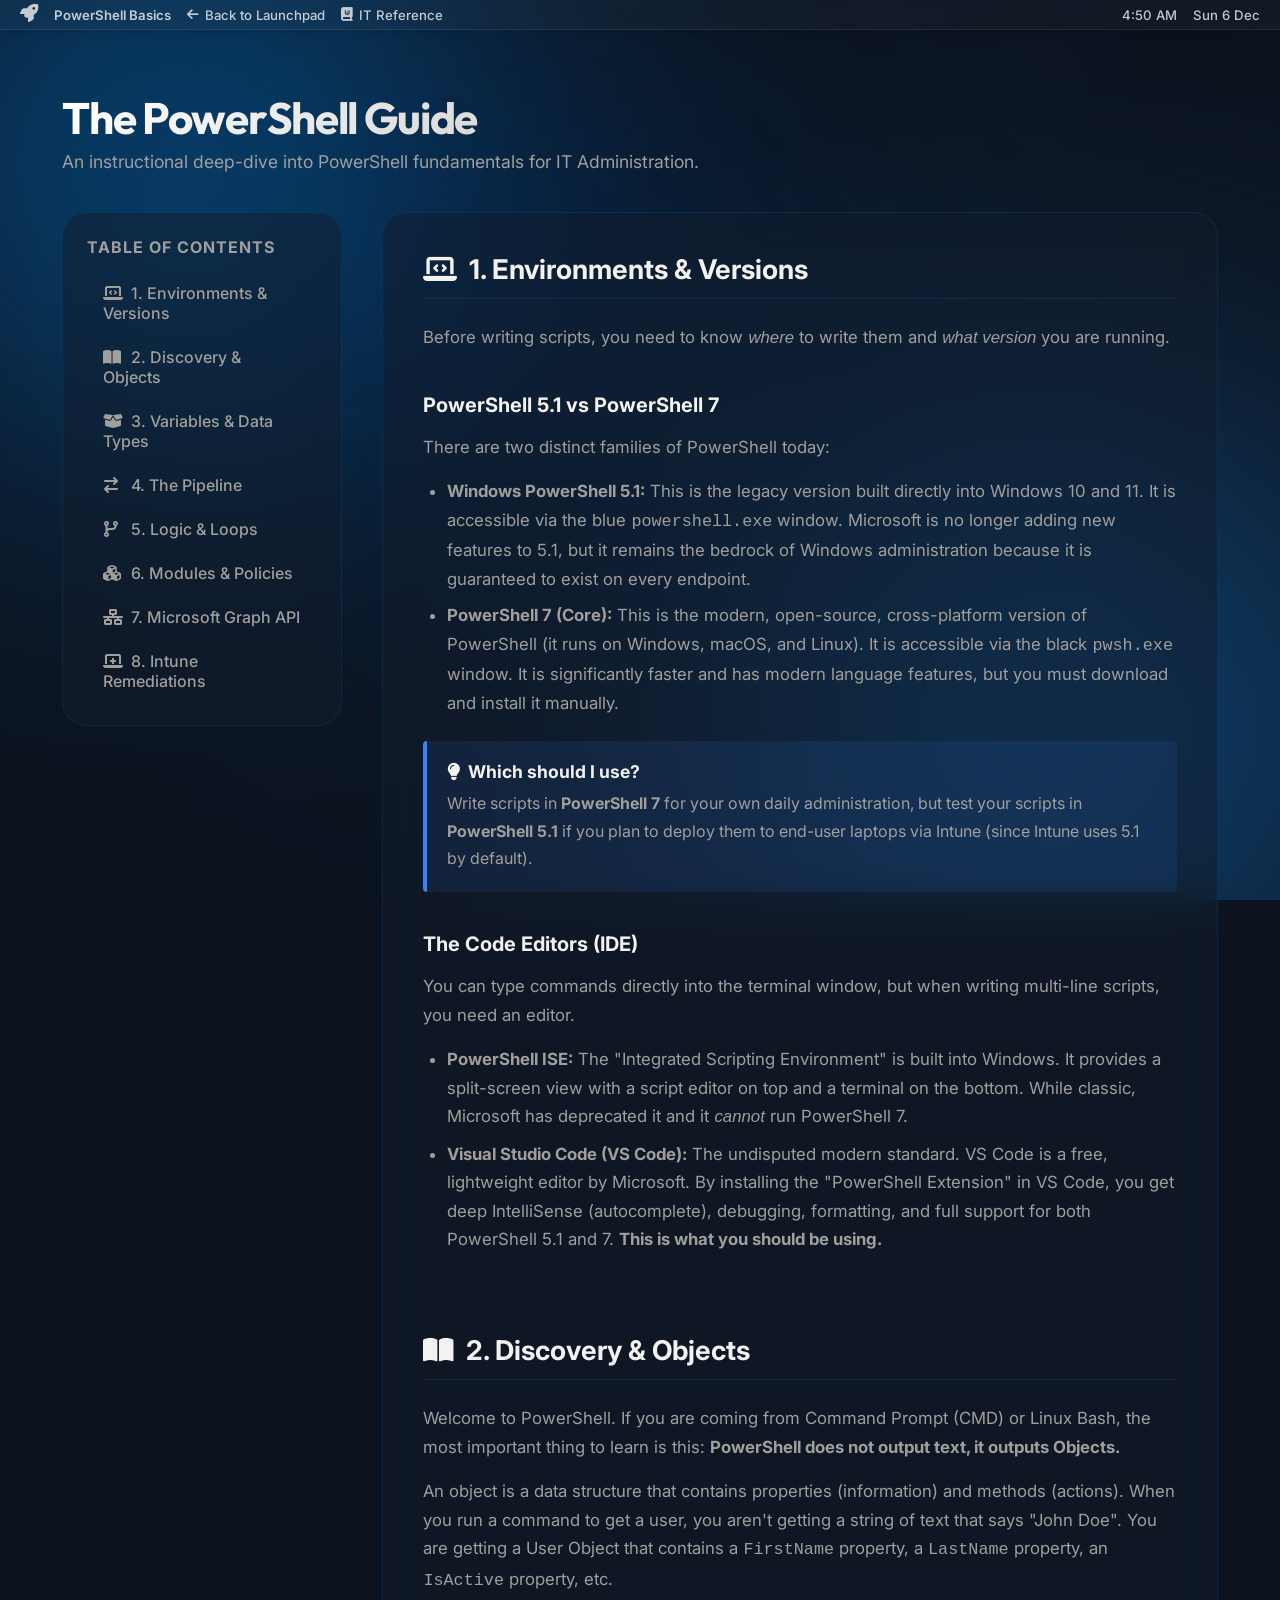
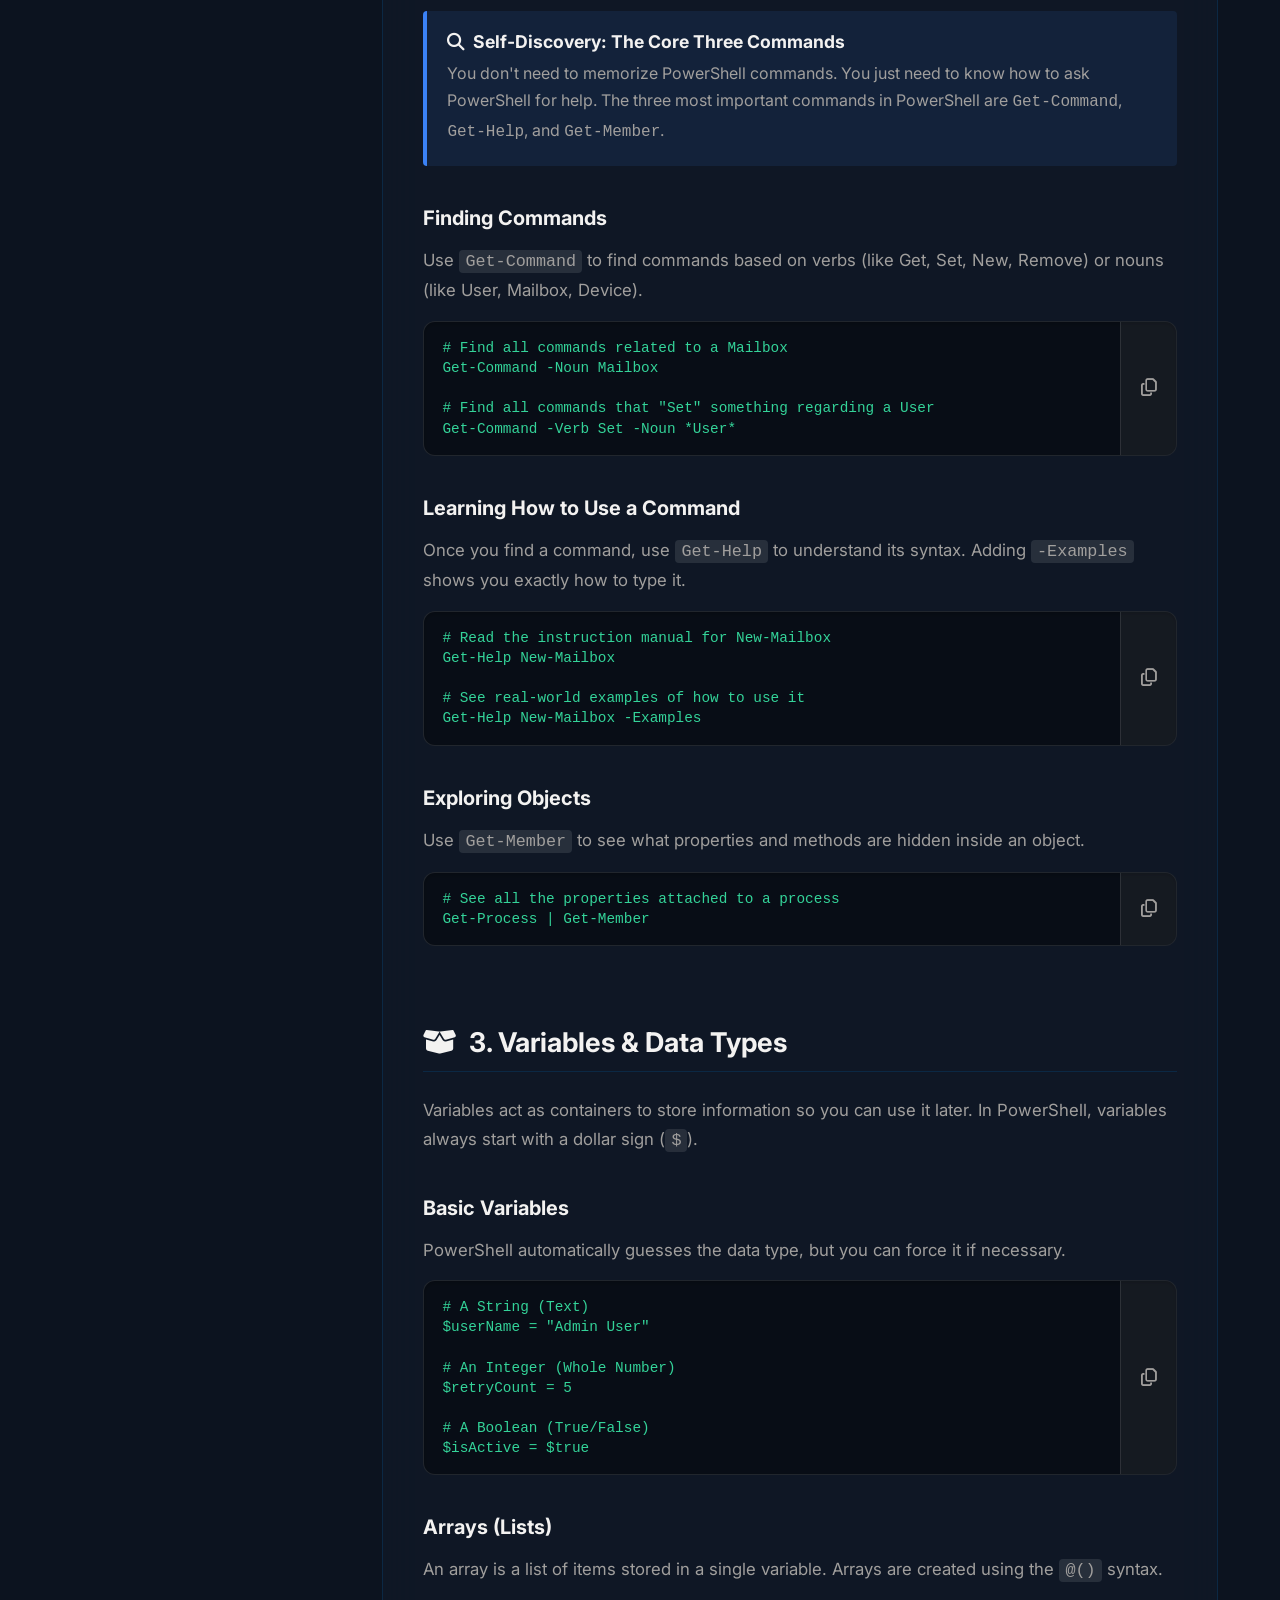
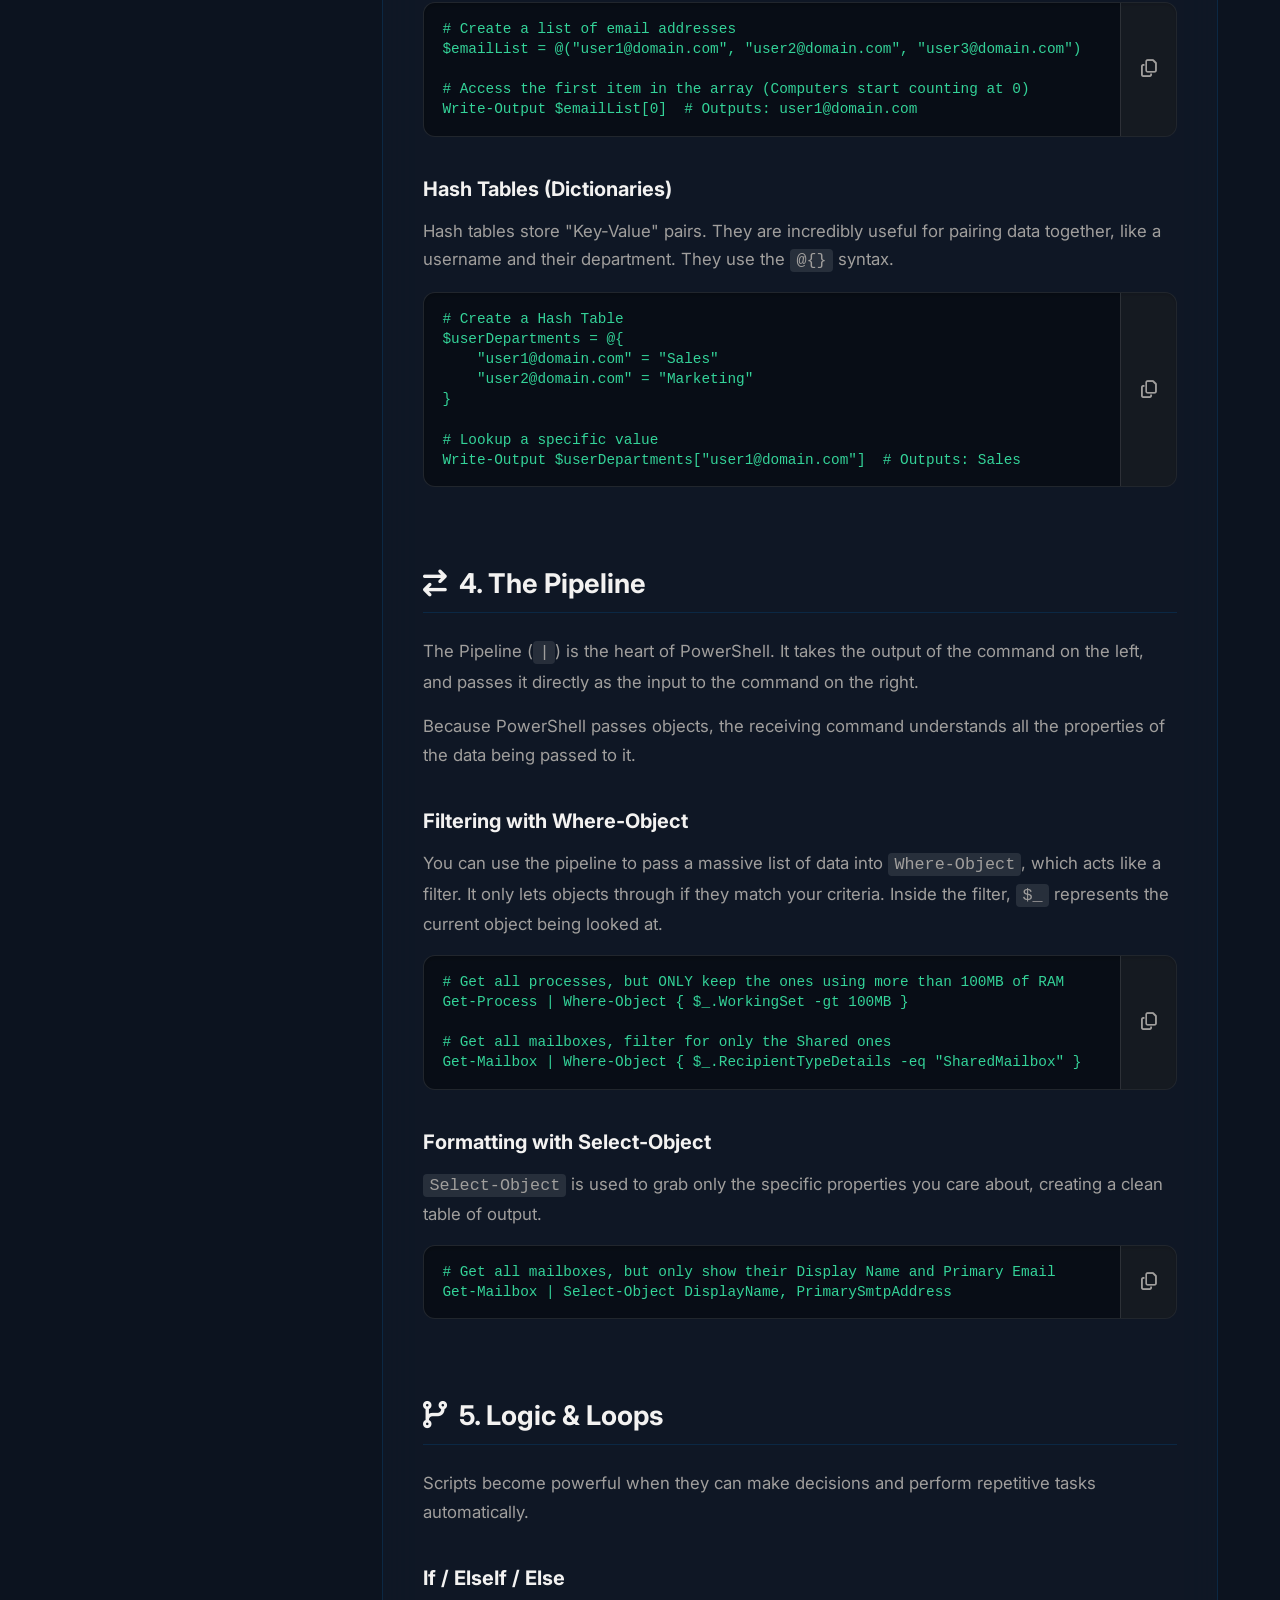
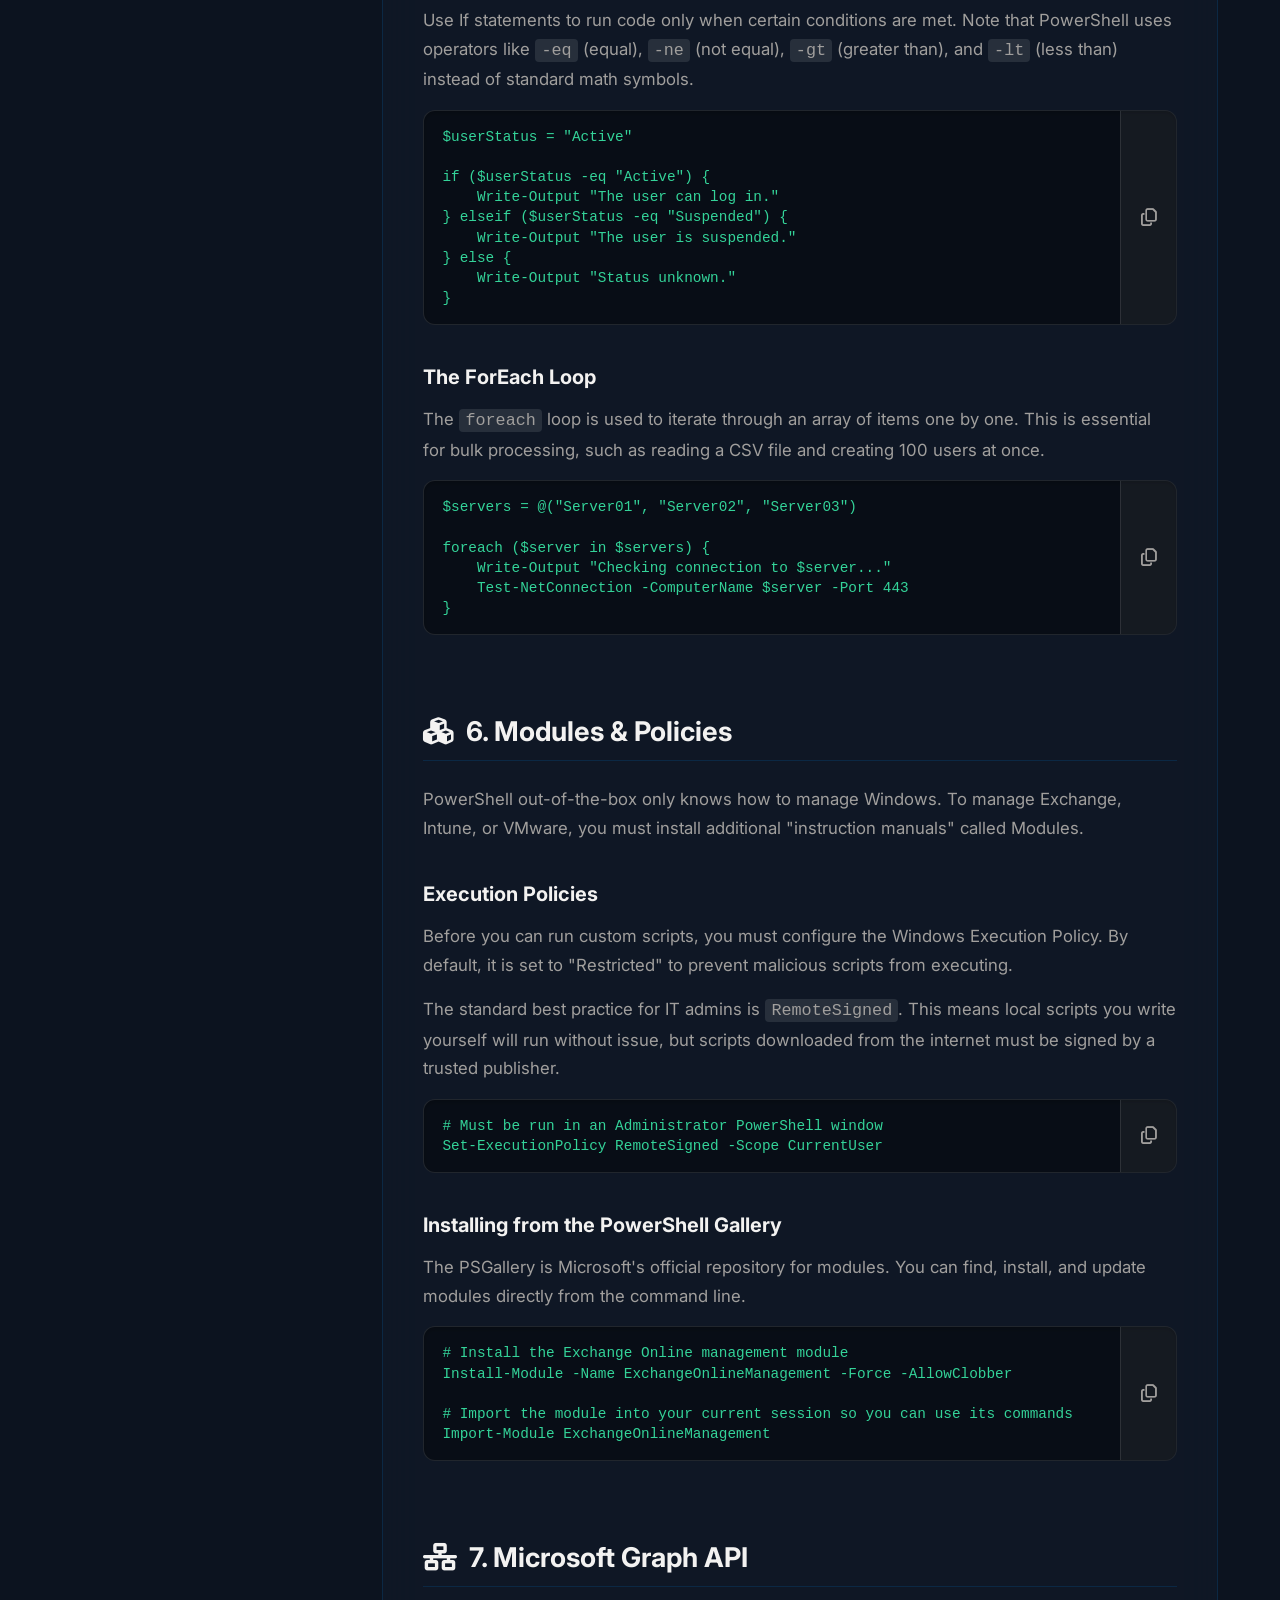
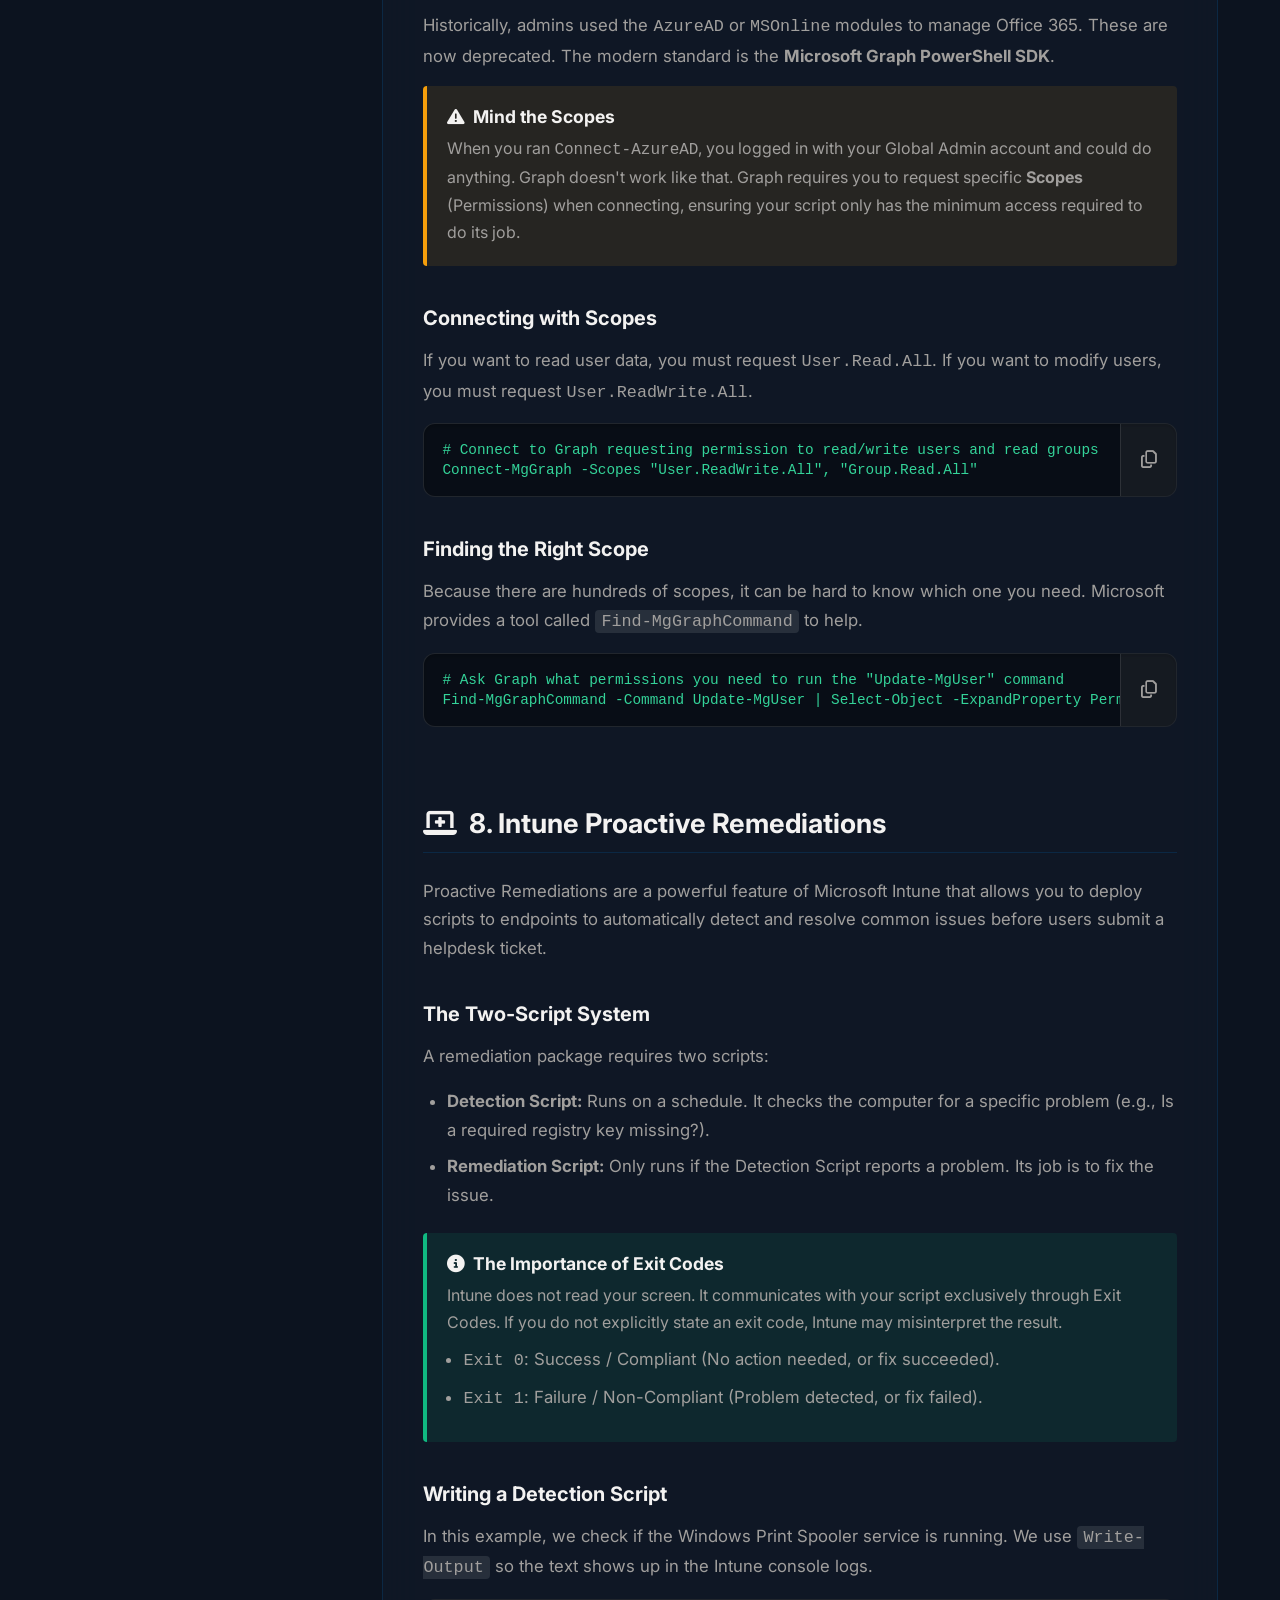
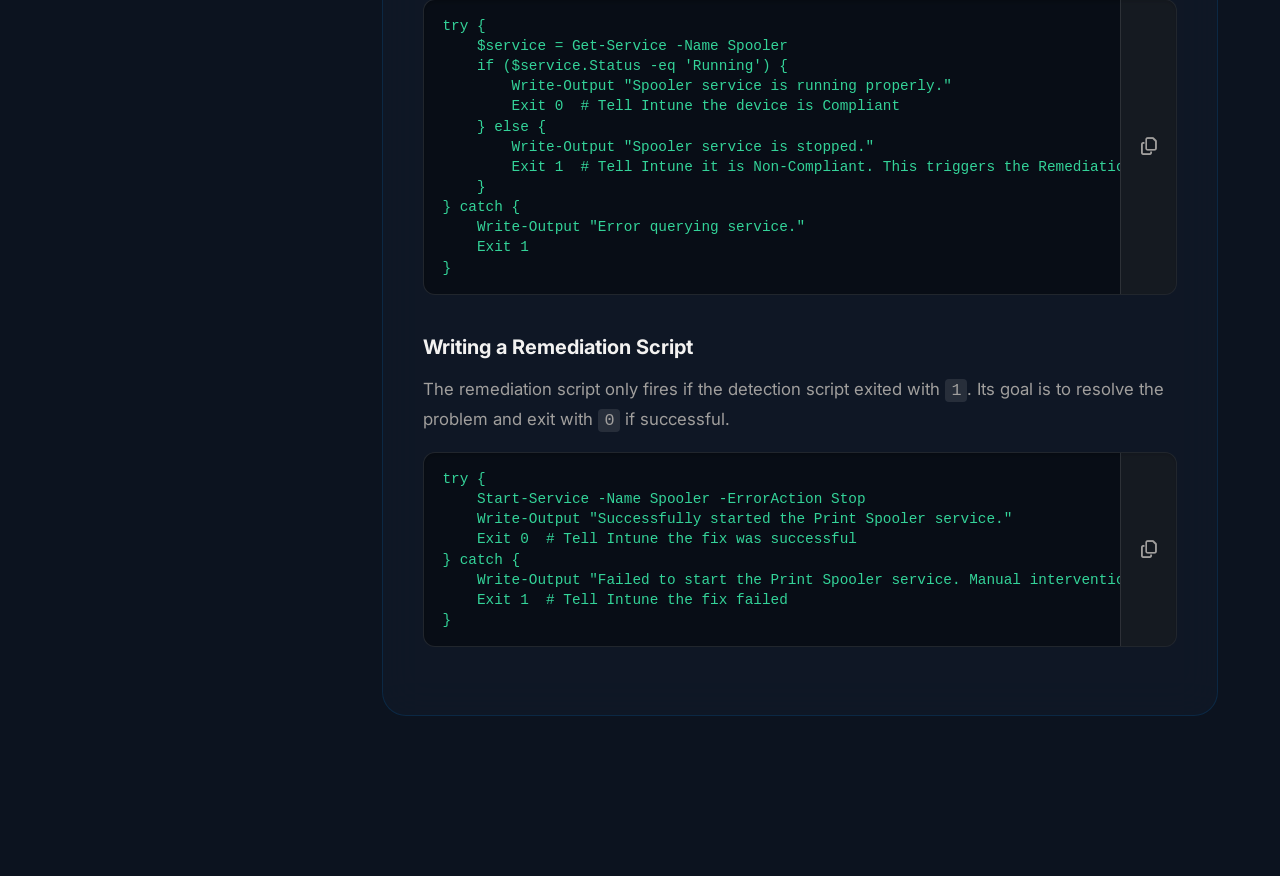
==== commit c9ff006b: "Added Environments and Versions section to PowerShell basics" ====
--- a/powershell.html
+++ b/powershell.html
@@ -134,13 +134,14 @@
           <section class="reference-section" style="background: var(--card-bg); border: 1px solid var(--card-border); border-radius: var(--card-radius, 24px); padding: 24px; backdrop-filter: blur(var(--glass-blur, 20px)); -webkit-backdrop-filter: blur(var(--glass-blur, 20px)); box-shadow: var(--shadow-md);">
             <h3 style="font-size: 1rem; color: var(--text-secondary); margin-bottom: 16px; text-transform: uppercase; letter-spacing: 1px;">Table of Contents</h3>
             <nav style="display: flex; flex-direction: column; gap: 4px;">
-              <a href="#intro" class="ps-nav-link"><i class="fa-solid fa-book-open"></i> 1. Introduction & Discovery</a>
-              <a href="#variables" class="ps-nav-link"><i class="fa-solid fa-box-open"></i> 2. Variables & Data Types</a>
-              <a href="#pipeline" class="ps-nav-link"><i class="fa-solid fa-arrow-right-arrow-left"></i> 3. The Pipeline</a>
-              <a href="#logic" class="ps-nav-link"><i class="fa-solid fa-code-branch"></i> 4. Logic & Loops</a>
-              <a href="#modules" class="ps-nav-link"><i class="fa-solid fa-cubes"></i> 5. Modules & Policies</a>
-              <a href="#graph" class="ps-nav-link"><i class="fa-solid fa-network-wired"></i> 6. Microsoft Graph API</a>
-              <a href="#intune" class="ps-nav-link"><i class="fa-solid fa-laptop-medical"></i> 7. Intune Remediations</a>
+              <a href="#env" class="ps-nav-link"><i class="fa-solid fa-laptop-code"></i> 1. Environments & Versions</a>
+              <a href="#intro" class="ps-nav-link"><i class="fa-solid fa-book-open"></i> 2. Discovery & Objects</a>
+              <a href="#variables" class="ps-nav-link"><i class="fa-solid fa-box-open"></i> 3. Variables & Data Types</a>
+              <a href="#pipeline" class="ps-nav-link"><i class="fa-solid fa-arrow-right-arrow-left"></i> 4. The Pipeline</a>
+              <a href="#logic" class="ps-nav-link"><i class="fa-solid fa-code-branch"></i> 5. Logic & Loops</a>
+              <a href="#modules" class="ps-nav-link"><i class="fa-solid fa-cubes"></i> 6. Modules & Policies</a>
+              <a href="#graph" class="ps-nav-link"><i class="fa-solid fa-network-wired"></i> 7. Microsoft Graph API</a>
+              <a href="#intune" class="ps-nav-link"><i class="fa-solid fa-laptop-medical"></i> 8. Intune Remediations</a>
             </nav>
           </section>
         </aside>
@@ -148,8 +149,33 @@
         <section class="reference-section" style="background: var(--card-bg); border: 1px solid var(--card-border); border-radius: var(--card-radius, 24px); padding: 40px; backdrop-filter: blur(var(--glass-blur, 20px)); -webkit-backdrop-filter: blur(var(--glass-blur, 20px)); box-shadow: var(--shadow-md); min-width: 0;">
           
           <!-- SECTION 1 -->
+          <div id="env" class="ps-content-section">
+            <h2><i class="fa-solid fa-laptop-code" style="color: var(--accent-color);"></i> 1. Environments & Versions</h2>
+            <p>Before writing scripts, you need to know <i>where</i> to write them and <i>what version</i> you are running.</p>
+
+            <h3>PowerShell 5.1 vs PowerShell 7</h3>
+            <p>There are two distinct families of PowerShell today:</p>
+            <ul>
+              <li><strong>Windows PowerShell 5.1:</strong> This is the legacy version built directly into Windows 10 and 11. It is accessible via the blue <code>powershell.exe</code> window. Microsoft is no longer adding new features to 5.1, but it remains the bedrock of Windows administration because it is guaranteed to exist on every endpoint.</li>
+              <li><strong>PowerShell 7 (Core):</strong> This is the modern, open-source, cross-platform version of PowerShell (it runs on Windows, macOS, and Linux). It is accessible via the black <code>pwsh.exe</code> window. It is significantly faster and has modern language features, but you must download and install it manually.</li>
+            </ul>
+
+            <div class="ps-alert ps-alert-info">
+              <h4><i class="fa-solid fa-lightbulb"></i> Which should I use?</h4>
+              <p>Write scripts in <strong>PowerShell 7</strong> for your own daily administration, but test your scripts in <strong>PowerShell 5.1</strong> if you plan to deploy them to end-user laptops via Intune (since Intune uses 5.1 by default).</p>
+            </div>
+
+            <h3>The Code Editors (IDE)</h3>
+            <p>You can type commands directly into the terminal window, but when writing multi-line scripts, you need an editor.</p>
+            <ul>
+              <li><strong>PowerShell ISE:</strong> The "Integrated Scripting Environment" is built into Windows. It provides a split-screen view with a script editor on top and a terminal on the bottom. While classic, Microsoft has deprecated it and it <i>cannot</i> run PowerShell 7.</li>
+              <li><strong>Visual Studio Code (VS Code):</strong> The undisputed modern standard. VS Code is a free, lightweight editor by Microsoft. By installing the "PowerShell Extension" in VS Code, you get deep IntelliSense (autocomplete), debugging, formatting, and full support for both PowerShell 5.1 and 7. <strong>This is what you should be using.</strong></li>
+            </ul>
+          </div>
+
+          <!-- SECTION 2 -->
           <div id="intro" class="ps-content-section">
-            <h2><i class="fa-solid fa-book-open" style="color: var(--accent-color);"></i> 1. Introduction & Discovery</h2>
+            <h2><i class="fa-solid fa-book-open" style="color: var(--accent-color);"></i> 2. Discovery & Objects</h2>
             <p>Welcome to PowerShell. If you are coming from Command Prompt (CMD) or Linux Bash, the most important thing to learn is this: <strong>PowerShell does not output text, it outputs Objects.</strong></p>
             <p>An object is a data structure that contains properties (information) and methods (actions). When you run a command to get a user, you aren't getting a string of text that says "John Doe". You are getting a User Object that contains a <code>FirstName</code> property, a <code>LastName</code> property, an <code>IsActive</code> property, etc.</p>
 
@@ -195,9 +221,9 @@
             </div>
           </div>
 
-          <!-- SECTION 2 -->
+          <!-- SECTION 3 -->
           <div id="variables" class="ps-content-section">
-            <h2><i class="fa-solid fa-box-open" style="color: var(--accent-color);"></i> 2. Variables & Data Types</h2>
+            <h2><i class="fa-solid fa-box-open" style="color: var(--accent-color);"></i> 3. Variables & Data Types</h2>
             <p>Variables act as containers to store information so you can use it later. In PowerShell, variables always start with a dollar sign (<code class="inline-code">$</code>).</p>
 
             <h3>Basic Variables</h3>
@@ -246,9 +272,9 @@
             </div>
           </div>
 
-          <!-- SECTION 3 -->
+          <!-- SECTION 4 -->
           <div id="pipeline" class="ps-content-section">
-            <h2><i class="fa-solid fa-arrow-right-arrow-left" style="color: var(--accent-color);"></i> 3. The Pipeline</h2>
+            <h2><i class="fa-solid fa-arrow-right-arrow-left" style="color: var(--accent-color);"></i> 4. The Pipeline</h2>
             <p>The Pipeline (<code class="inline-code">|</code>) is the heart of PowerShell. It takes the output of the command on the left, and passes it directly as the input to the command on the right.</p>
             <p>Because PowerShell passes objects, the receiving command understands all the properties of the data being passed to it.</p>
 
@@ -276,9 +302,9 @@
             </div>
           </div>
 
-          <!-- SECTION 4 -->
+          <!-- SECTION 5 -->
           <div id="logic" class="ps-content-section">
-            <h2><i class="fa-solid fa-code-branch" style="color: var(--accent-color);"></i> 4. Logic & Loops</h2>
+            <h2><i class="fa-solid fa-code-branch" style="color: var(--accent-color);"></i> 5. Logic & Loops</h2>
             <p>Scripts become powerful when they can make decisions and perform repetitive tasks automatically.</p>
 
             <h3>If / ElseIf / Else</h3>
@@ -313,9 +339,9 @@
             </div>
           </div>
 
-          <!-- SECTION 5 -->
+          <!-- SECTION 6 -->
           <div id="modules" class="ps-content-section">
-            <h2><i class="fa-solid fa-cubes" style="color: var(--accent-color);"></i> 5. Modules & Policies</h2>
+            <h2><i class="fa-solid fa-cubes" style="color: var(--accent-color);"></i> 6. Modules & Policies</h2>
             <p>PowerShell out-of-the-box only knows how to manage Windows. To manage Exchange, Intune, or VMware, you must install additional "instruction manuals" called Modules.</p>
 
             <h3>Execution Policies</h3>
@@ -343,9 +369,9 @@
             </div>
           </div>
 
-          <!-- SECTION 6 -->
+          <!-- SECTION 7 -->
           <div id="graph" class="ps-content-section">
-            <h2><i class="fa-solid fa-network-wired" style="color: var(--accent-color);"></i> 6. Microsoft Graph API</h2>
+            <h2><i class="fa-solid fa-network-wired" style="color: var(--accent-color);"></i> 7. Microsoft Graph API</h2>
             <p>Historically, admins used the <code>AzureAD</code> or <code>MSOnline</code> modules to manage Office 365. These are now deprecated. The modern standard is the <strong>Microsoft Graph PowerShell SDK</strong>.</p>
 
             <div class="ps-alert ps-alert-warning">
@@ -374,9 +400,9 @@
             </div>
           </div>
 
-          <!-- SECTION 7 -->
+          <!-- SECTION 8 -->
           <div id="intune" class="ps-content-section" style="margin-bottom: 0;">
-            <h2><i class="fa-solid fa-laptop-medical" style="color: var(--accent-color);"></i> 7. Intune Proactive Remediations</h2>
+            <h2><i class="fa-solid fa-laptop-medical" style="color: var(--accent-color);"></i> 8. Intune Proactive Remediations</h2>
             <p>Proactive Remediations are a powerful feature of Microsoft Intune that allows you to deploy scripts to endpoints to automatically detect and resolve common issues before users submit a helpdesk ticket.</p>
 
             <h3>The Two-Script System</h3>
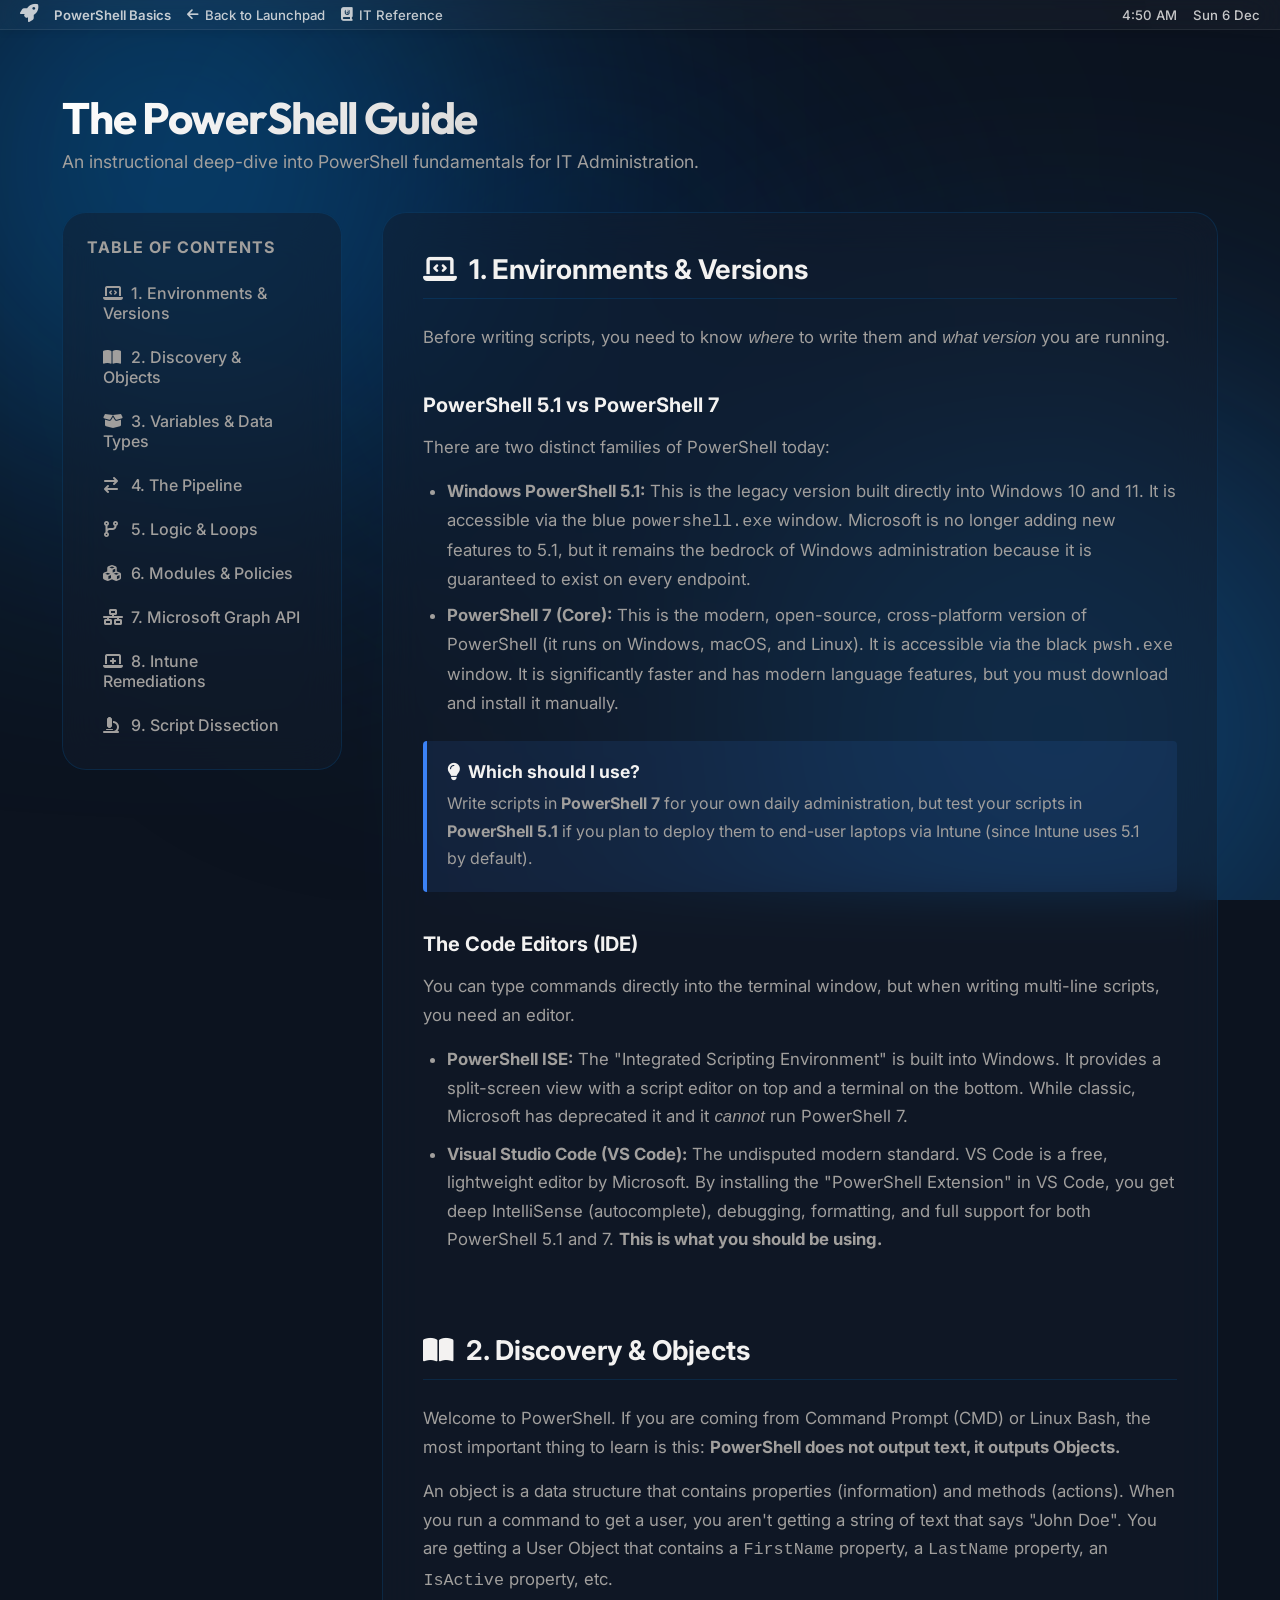
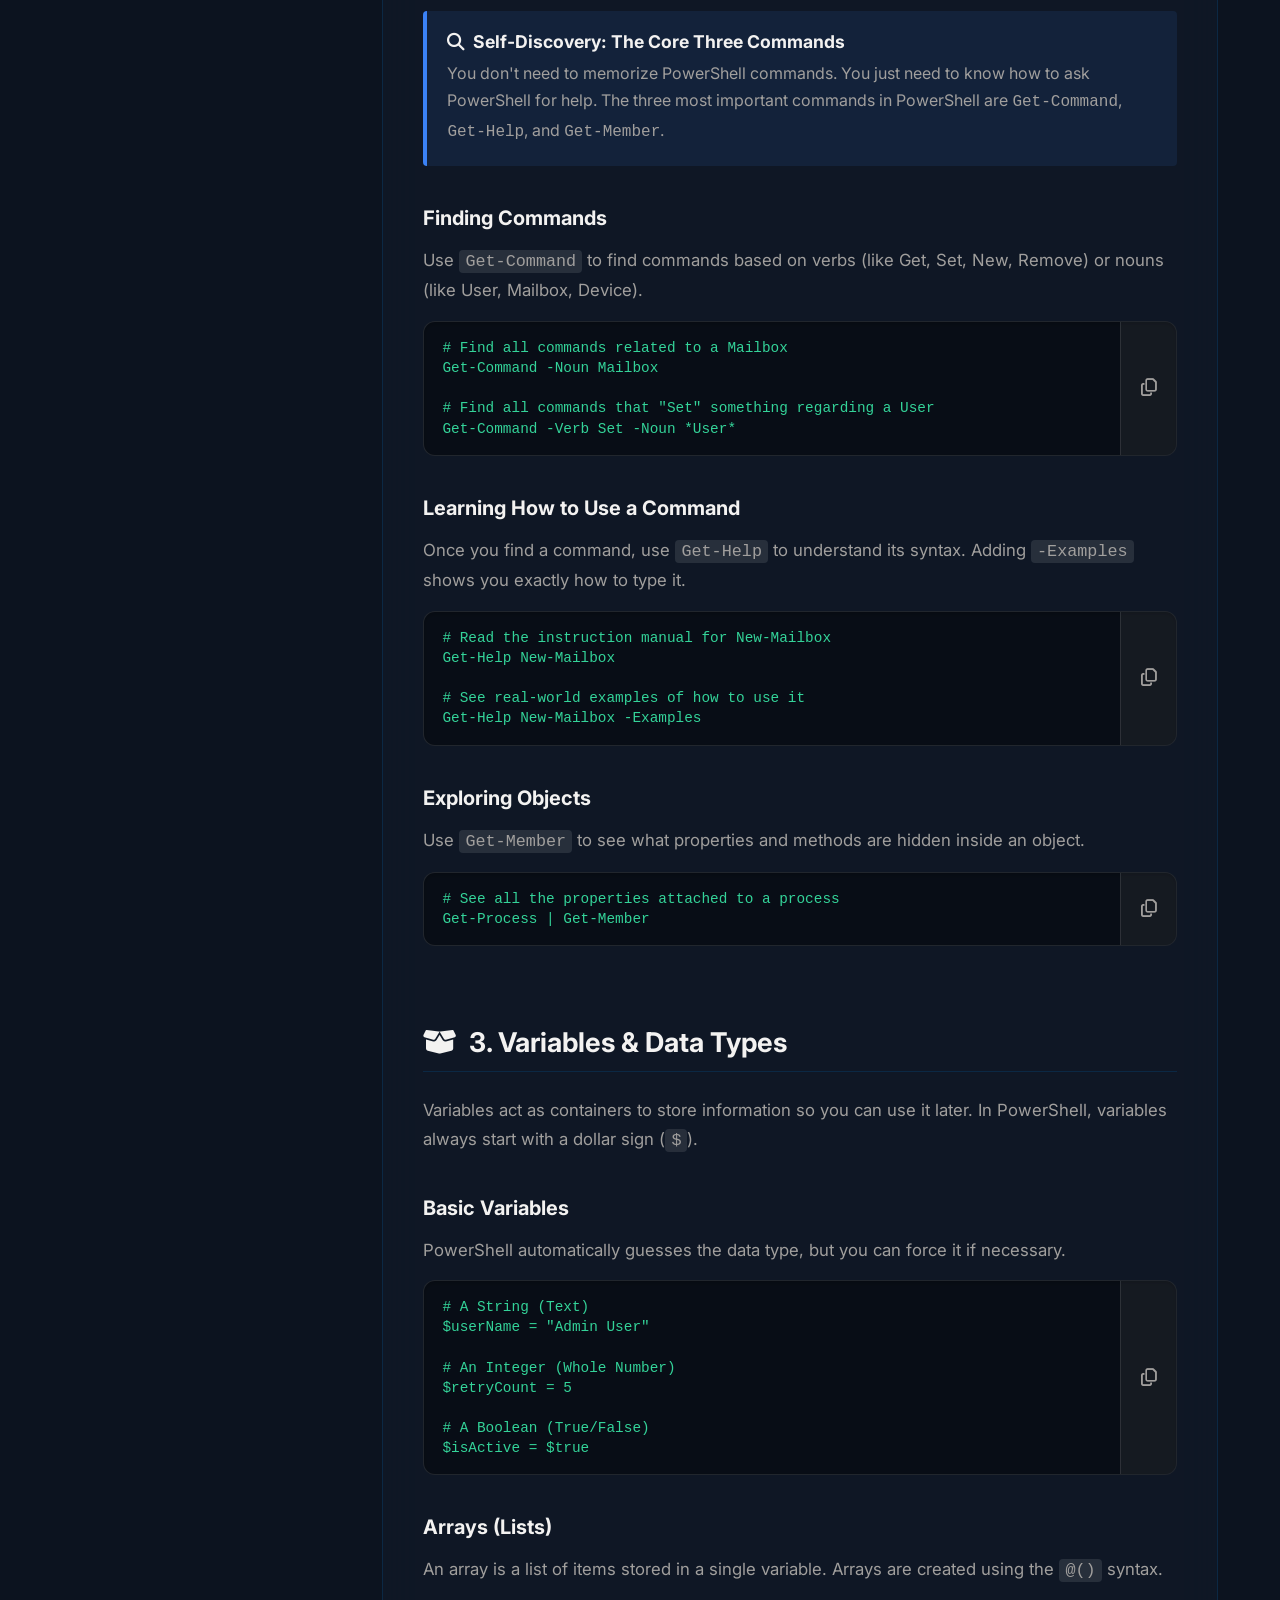
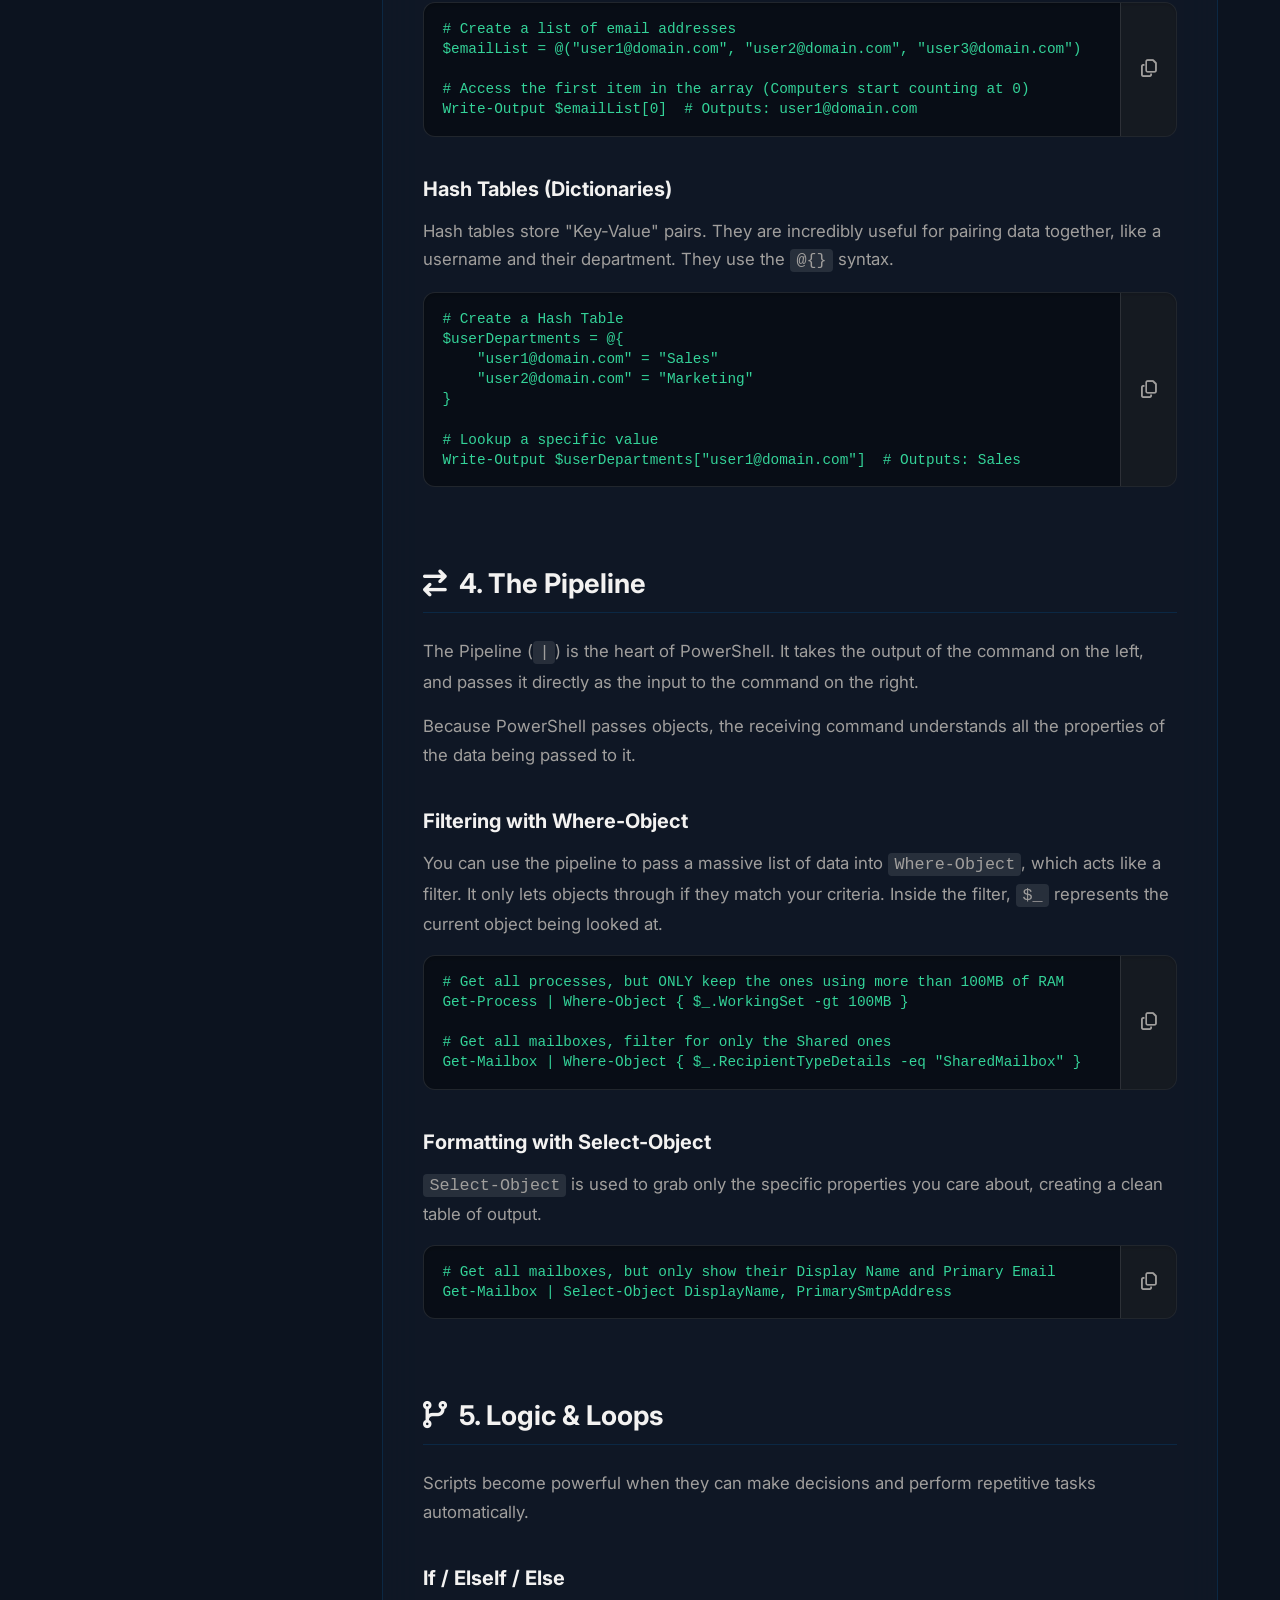
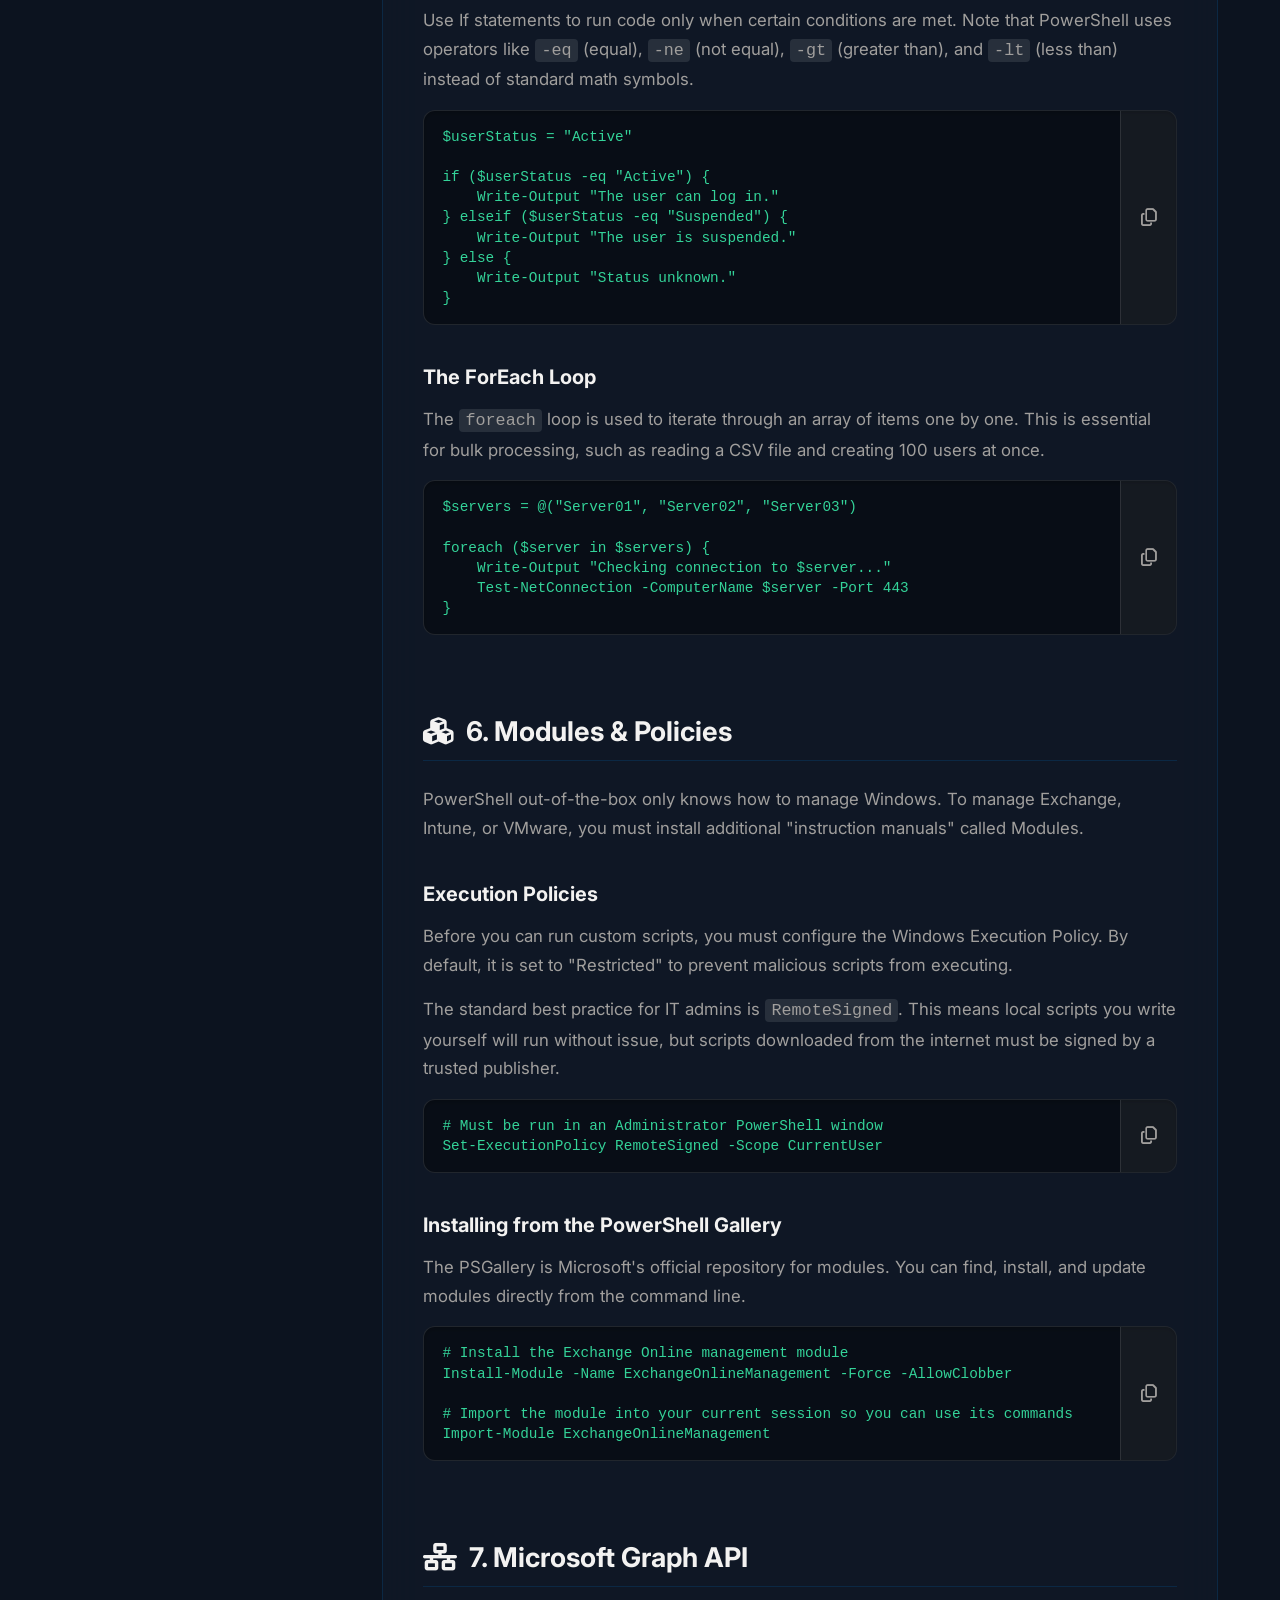
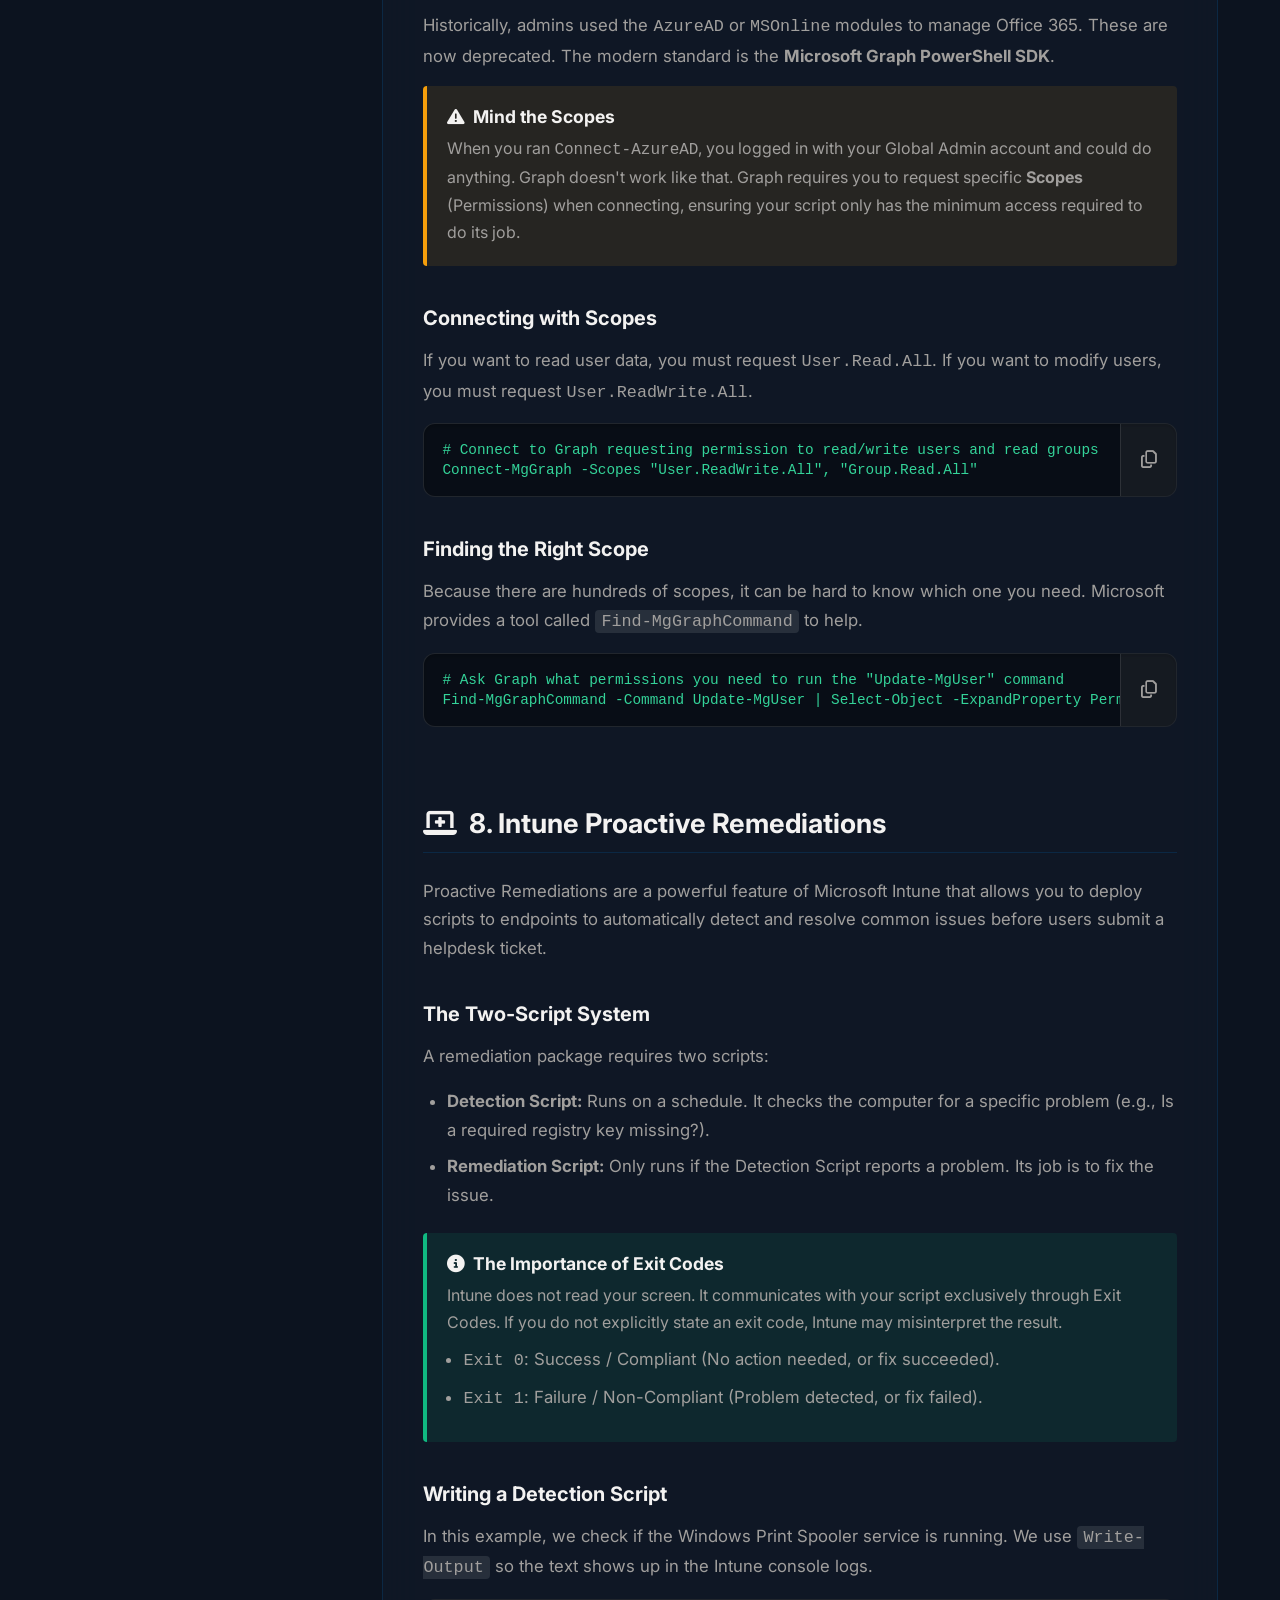
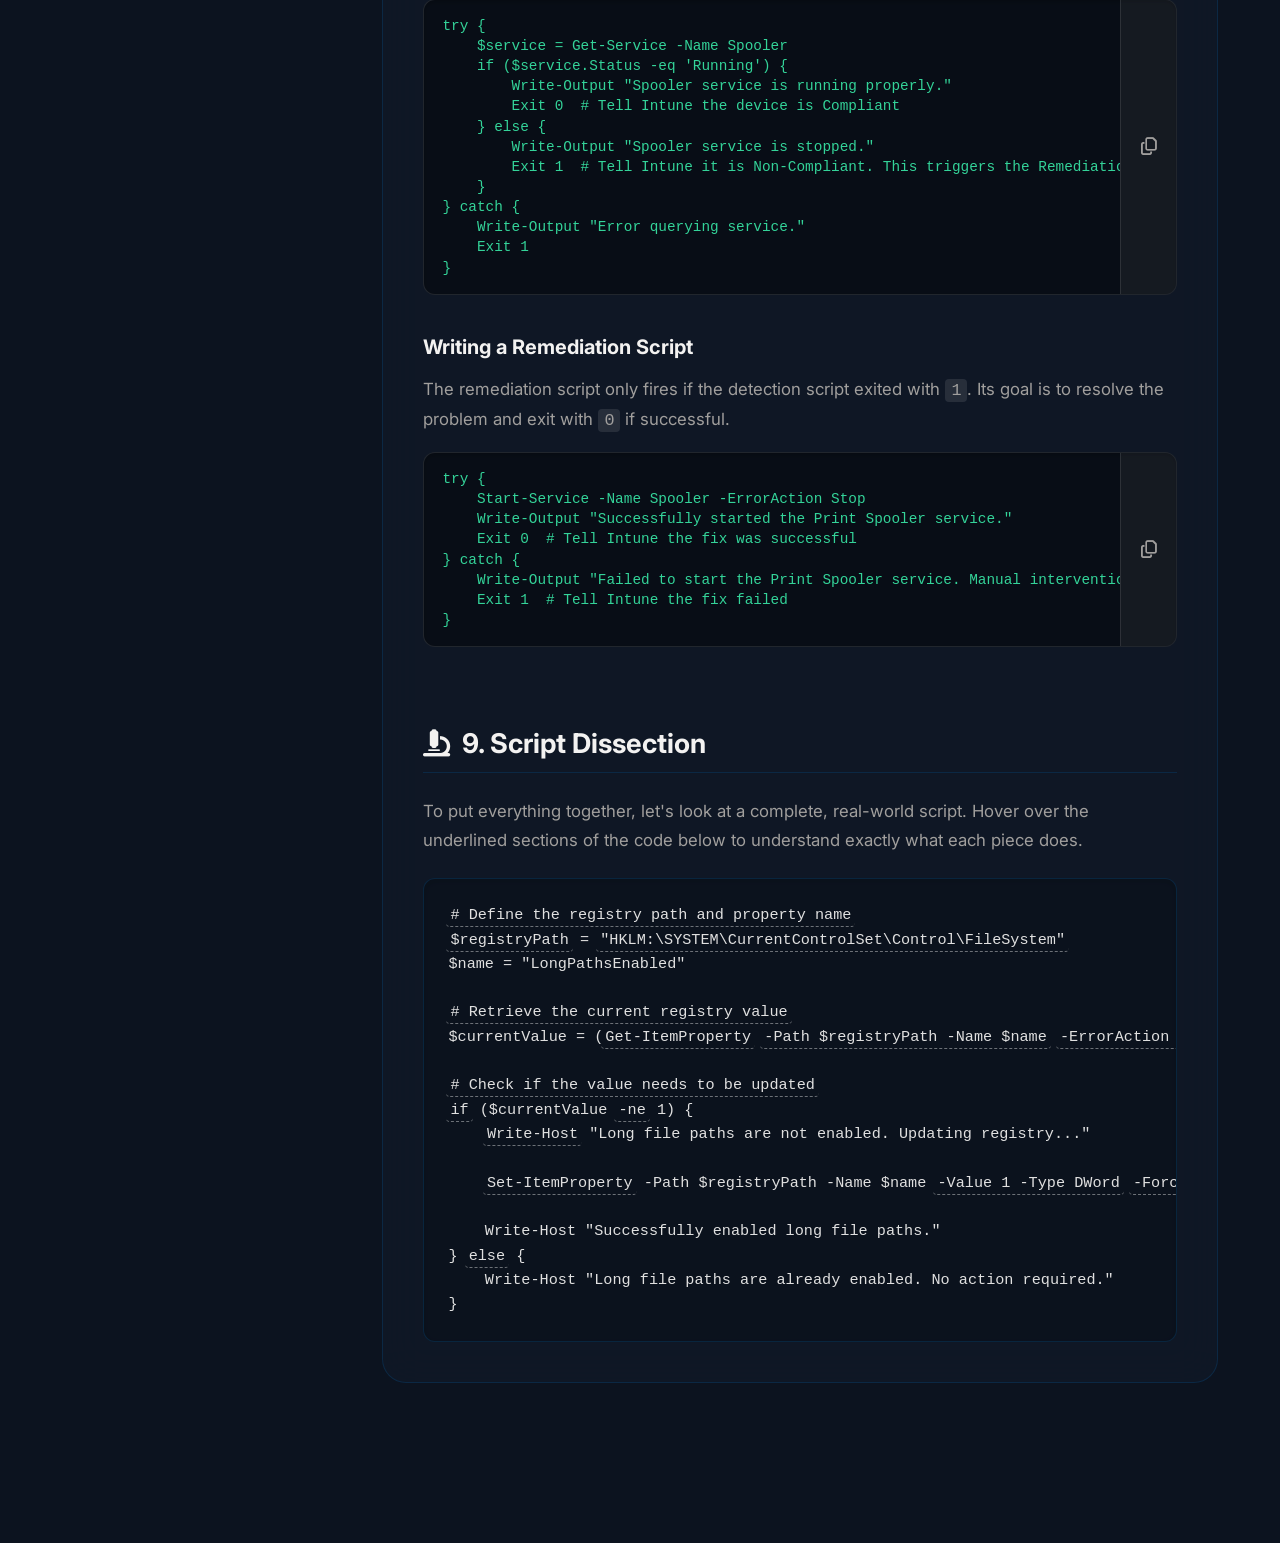
==== commit 303ff962: "feat: Add searchable IT ready-to-go script repository and floating script dissection" ====
--- a/powershell.html
+++ b/powershell.html
@@ -90,6 +90,90 @@
       font-family: monospace;
       color: var(--accent-color);
     }
+    
+    /* Script Dissection Styles */
+    .dissection-container {
+      margin-top: 24px;
+      position: relative;
+    }
+    
+    .script-view {
+      background: rgba(0, 0, 0, 0.2);
+      border: 1px solid var(--card-border);
+      border-radius: 12px;
+      padding: 24px;
+      overflow-x: auto;
+      font-family: 'Consolas', monospace;
+      font-size: 0.95rem;
+      line-height: 1.6;
+      color: #e0e0e0;
+      box-shadow: inset 0 2px 10px rgba(0, 0, 0, 0.1);
+      width: 100%;
+    }
+    
+    .script-view code {
+      display: block;
+      white-space: pre;
+    }
+    
+    .hover-token {
+      border-bottom: 1px dashed rgba(255,255,255,0.4);
+      cursor: help;
+      transition: all 0.2s ease;
+      padding: 2px 4px;
+      margin: 0 -2px;
+      border-radius: 4px;
+    }
+    
+    .hover-token:hover, .hover-token.active {
+      background: rgba(59, 130, 246, 0.25);
+      color: #ffffff;
+      border-bottom-color: transparent;
+      box-shadow: 0 0 10px rgba(59, 130, 246, 0.2);
+    }
+    
+    .floating-tooltip {
+      position: absolute;
+      background: rgba(30, 41, 59, 0.95);
+      border: 1px solid var(--accent-color);
+      border-radius: 8px;
+      padding: 16px;
+      box-shadow: 0 10px 25px rgba(0, 0, 0, 0.3);
+      width: max-content;
+      max-width: 350px;
+      z-index: 1000;
+      backdrop-filter: blur(10px);
+      -webkit-backdrop-filter: blur(10px);
+      pointer-events: none;
+      opacity: 0;
+      transition: opacity 0.2s ease, transform 0.2s ease;
+      transform: translateY(10px);
+      left: 0;
+      top: 0;
+    }
+    
+    .floating-tooltip.show {
+      opacity: 1;
+      transform: translateY(0);
+    }
+
+    .tooltip-header {
+      font-weight: 600;
+      color: var(--accent-color);
+      margin-bottom: 8px;
+      font-size: 1.05rem;
+      display: flex;
+      align-items: center;
+      gap: 8px;
+      border-bottom: 1px solid rgba(255,255,255,0.1);
+      padding-bottom: 8px;
+    }
+
+    .tooltip-body {
+      color: #f1f5f9;
+      font-size: 0.95rem;
+      line-height: 1.5;
+    }
   </style>
 </head>
 <body class="theme-corporate-azure">
@@ -142,6 +226,7 @@
               <a href="#modules" class="ps-nav-link"><i class="fa-solid fa-cubes"></i> 6. Modules & Policies</a>
               <a href="#graph" class="ps-nav-link"><i class="fa-solid fa-network-wired"></i> 7. Microsoft Graph API</a>
               <a href="#intune" class="ps-nav-link"><i class="fa-solid fa-laptop-medical"></i> 8. Intune Remediations</a>
+              <a href="#dissection" class="ps-nav-link"><i class="fa-solid fa-microscope"></i> 9. Script Dissection</a>
             </nav>
           </section>
         </aside>
@@ -401,7 +486,7 @@
           </div>
 
           <!-- SECTION 8 -->
-          <div id="intune" class="ps-content-section" style="margin-bottom: 0;">
+          <div id="intune" class="ps-content-section">
             <h2><i class="fa-solid fa-laptop-medical" style="color: var(--accent-color);"></i> 8. Intune Proactive Remediations</h2>
             <p>Proactive Remediations are a powerful feature of Microsoft Intune that allows you to deploy scripts to endpoints to automatically detect and resolve common issues before users submit a helpdesk ticket.</p>
 
@@ -458,6 +543,35 @@
               </div>
             </div>
 
+          </div>
+
+          <!-- SECTION 9 -->
+          <div id="dissection" class="ps-content-section" style="margin-bottom: 0;">
+            <h2><i class="fa-solid fa-microscope" style="color: var(--accent-color);"></i> 9. Script Dissection</h2>
+            <p>To put everything together, let's look at a complete, real-world script. Hover over the underlined sections of the code below to understand exactly what each piece does.</p>
+            
+            <div class="dissection-container">
+              <div class="script-view">
+<code><span class="hover-token" data-title="Comments" data-info="Lines starting with '#' are comments. They are ignored by PowerShell and are purely to help humans understand the code."># Define the registry path and property name</span>
+<span class="hover-token" data-title="Variables" data-info="Variables start with '$'. Here, we are storing the long registry path as a string so we don't have to type it out multiple times later.">$registryPath</span> = <span class="hover-token" data-title="Strings" data-info="Text enclosed in quotes is a String. Notice 'HKLM:\' - PowerShell can navigate the Registry exactly like a file system drive.">"HKLM:\SYSTEM\CurrentControlSet\Control\FileSystem"</span>
+$name = "LongPathsEnabled"
+
+<span class="hover-token" data-title="Comments" data-info="Another comment explaining the next block of code."># Retrieve the current registry value</span>
+$currentValue = (<span class="hover-token" data-title="Get-ItemProperty" data-info="This command reads a specific value from the registry.">Get-ItemProperty</span> <span class="hover-token" data-title="Parameters" data-info="Parameters start with a dash. We are passing the path and name variables we defined earlier to tell the command exactly what to read.">-Path $registryPath -Name $name</span> <span class="hover-token" data-title="ErrorAction" data-info="If the key doesn't exist, this parameter tells PowerShell to silently continue without throwing a red error on the screen.">-ErrorAction SilentlyContinue</span>).<span class="hover-token" data-title="Property Access" data-info="The command returns an object. Adding '.$name' at the end extracts only the specific property value we care about.">$name</span>
+
+<span class="hover-token" data-title="Comments" data-info="Checking if we need to take action."># Check if the value needs to be updated</span>
+<span class="hover-token" data-title="If Statement" data-info="An 'if' statement evaluates a condition. If it is true, the code inside the curly braces '{ }' will run.">if</span> ($currentValue <span class="hover-token" data-title="Comparison Operator" data-info="'-ne' stands for Not Equal. We are checking if the current registry value is NOT equal to 1.">-ne</span> 1) {
+    <span class="hover-token" data-title="Write-Host" data-info="Write-Host prints text directly to the console so the user can read it.">Write-Host</span> "Long file paths are not enabled. Updating registry..."
+    
+    <span class="hover-token" data-title="Set-ItemProperty" data-info="This command creates or updates a registry key value.">Set-ItemProperty</span> -Path $registryPath -Name $name <span class="hover-token" data-title="Setting Values" data-info="We are setting the value to 1 (Enabled) and specifying that it should be a DWord (Integer) data type.">-Value 1 -Type DWord</span> <span class="hover-token" data-title="Force Parameter" data-info="'-Force' ensures the command executes even if there is an existing value, overwriting it without prompting the user.">-Force</span>
+    
+    Write-Host "Successfully enabled long file paths."
+} <span class="hover-token" data-title="Else Statement" data-info="If the initial condition was false (meaning the value IS already 1), this block of code will run instead.">else</span> {
+    Write-Host "Long file paths are already enabled. No action required."
+}</code>
+              </div>
+
+            </div>
           </div>
 
         </section>
@@ -477,7 +591,50 @@
           this.classList.add('active');
         });
       });
+      
+      // Script Dissection Logic
+      const hoverTokens = document.querySelectorAll('.hover-token');
+      const tooltip = document.getElementById('floating-tooltip');
+      const tooltipTitle = document.getElementById('tooltip-title');
+      const tooltipText = document.getElementById('tooltip-text');
+      
+      hoverTokens.forEach(token => {
+        token.addEventListener('mouseenter', (e) => {
+          token.classList.add('active');
+          tooltipTitle.textContent = token.getAttribute('data-title');
+          tooltipText.textContent = token.getAttribute('data-info');
+          
+          tooltip.classList.add('show');
+          
+          const tokenRect = token.getBoundingClientRect();
+          
+          // Calculate top and left relative to the document
+          let left = tokenRect.left + (tokenRect.width / 2) - (tooltip.offsetWidth / 2) + window.scrollX;
+          let top = tokenRect.top - tooltip.offsetHeight - 15 + window.scrollY;
+          
+          // Prevent tooltip from going off the left/right screen edges
+          if (left < 10) left = 10;
+          if (left + tooltip.offsetWidth > window.innerWidth - 10) left = window.innerWidth - tooltip.offsetWidth - 10;
+          
+          // If it goes above the screen, show it below the token
+          if (top < window.scrollY + 10) {
+              top = tokenRect.bottom + 15 + window.scrollY;
+          }
+          
+          tooltip.style.left = left + 'px';
+          tooltip.style.top = top + 'px';
+        });
+        
+        token.addEventListener('mouseleave', () => {
+          token.classList.remove('active');
+          tooltip.classList.remove('show');
+        });
+      });
     });
   </script>
+  <div id="floating-tooltip" class="floating-tooltip">
+    <div class="tooltip-header"><i class="fa-solid fa-info-circle"></i> <span id="tooltip-title">Title</span></div>
+    <div class="tooltip-body" id="tooltip-text">Description</div>
+  </div>
 </body>
 </html>
